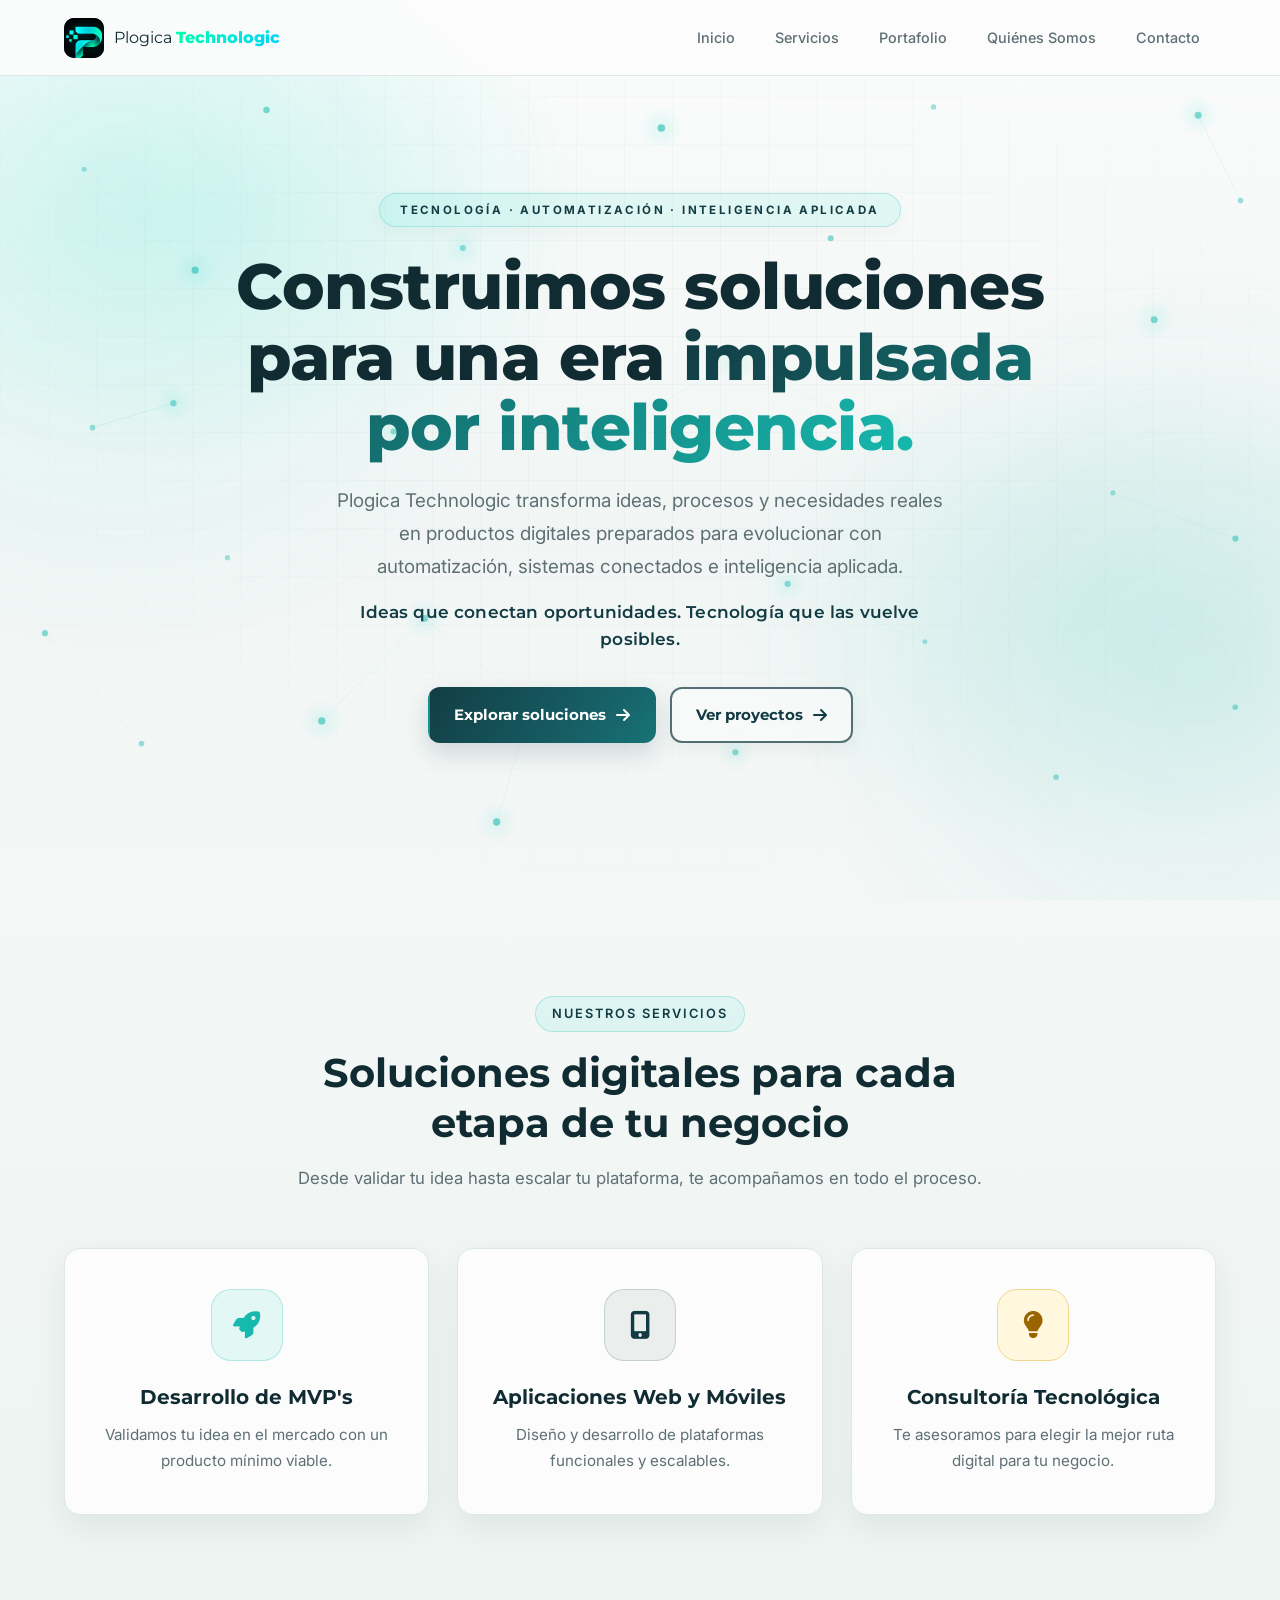
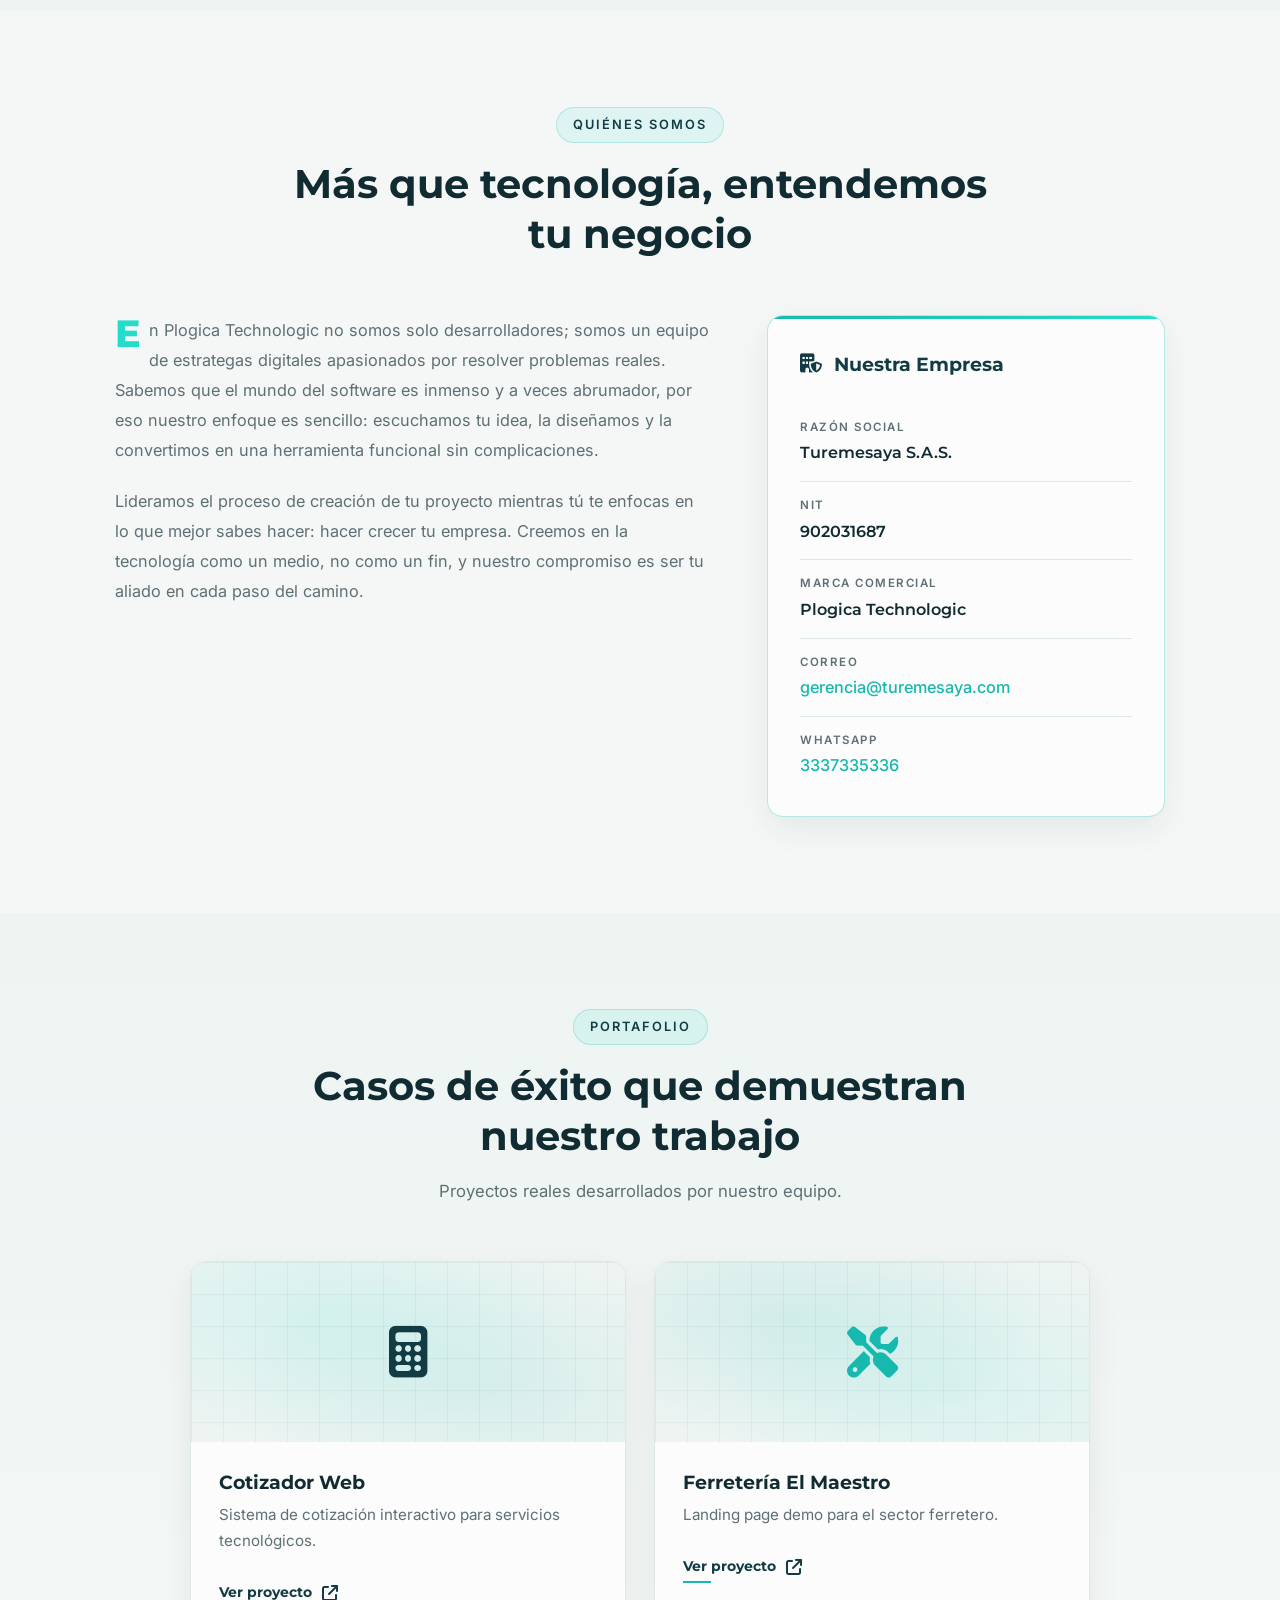
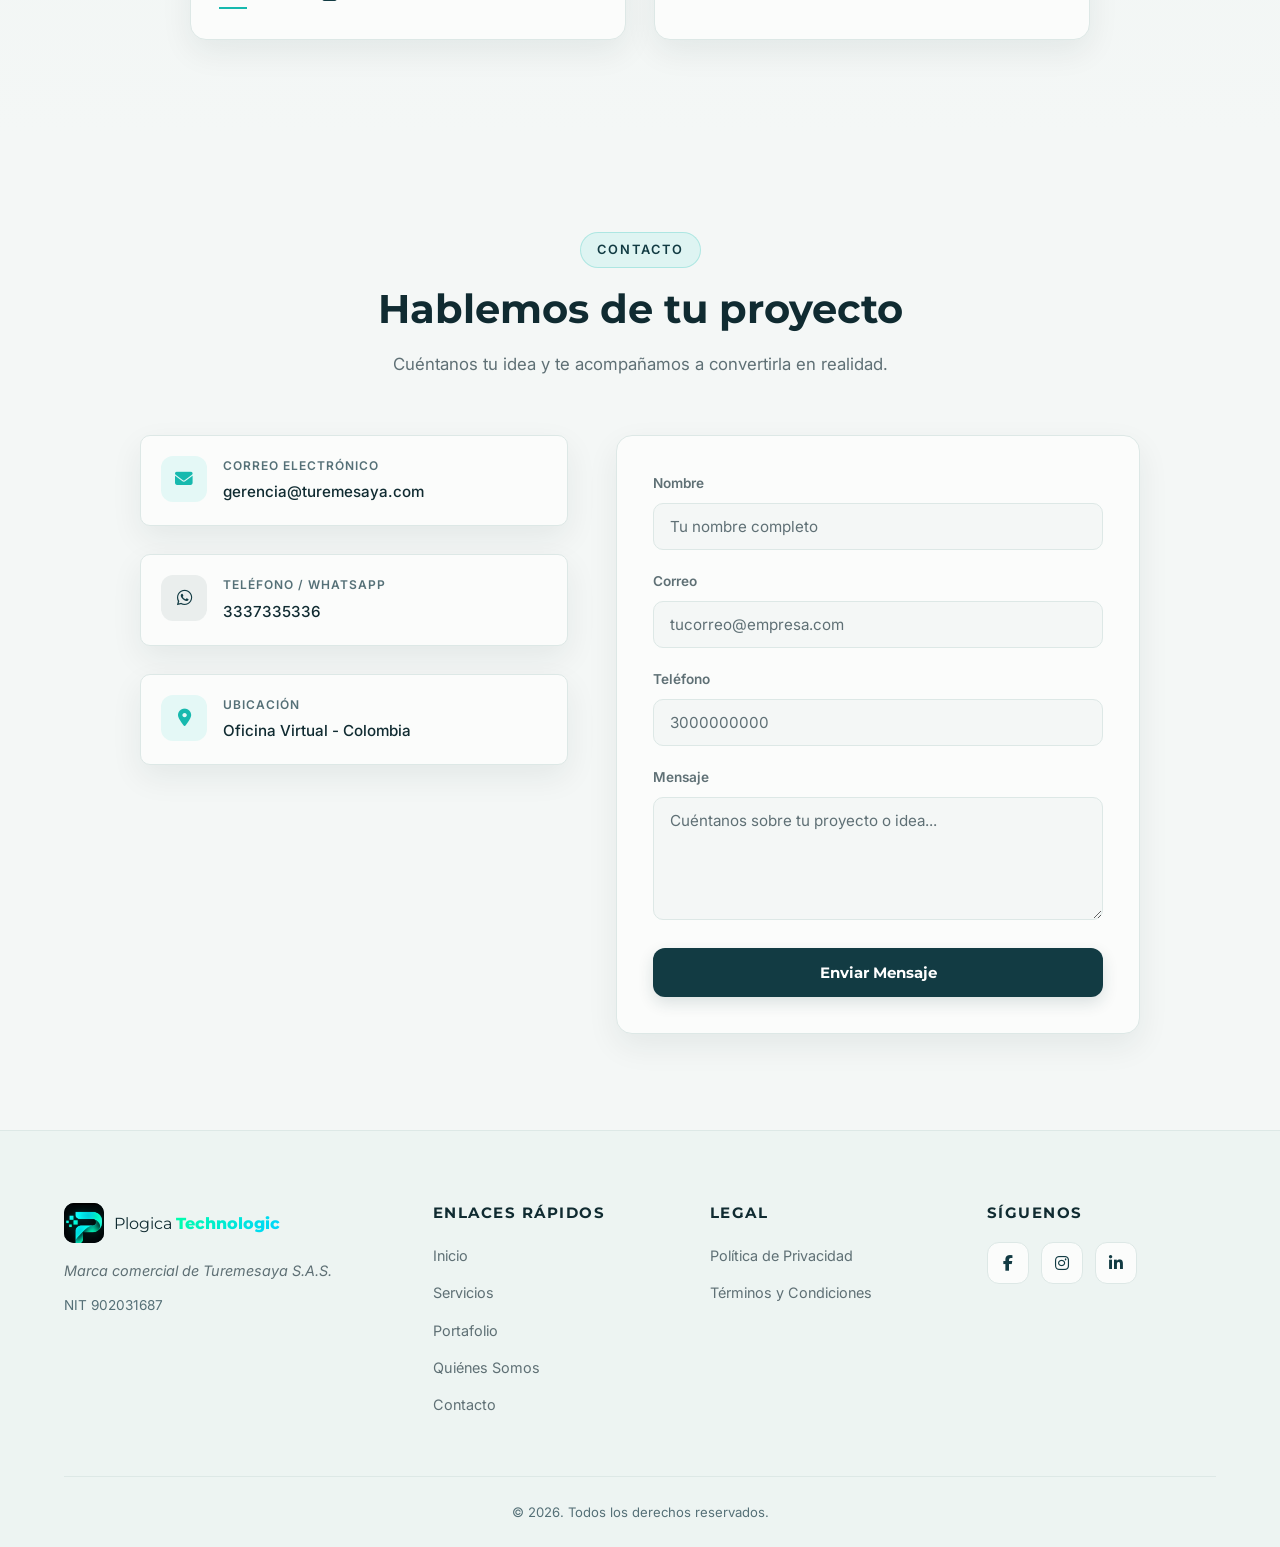
==== index.html @ a2c0df0f "feat(hero): renovar posicionamiento principal de Plogica" ====
<!DOCTYPE html>
<html lang="es">
<head>
    <meta charset="UTF-8">
    <meta name="viewport" content="width=device-width, initial-scale=1.0">
    <title>Plogica Technologic | Desarrollo de Software a la Medida - Turemesaya S.A.S.</title>

    <!-- Meta descripción para SEO -->
    <meta name="description" content="Desarrollo de software a la medida, MVPs y soluciones tecnológicas para empresas. Turemesaya S.A.S. - Plogica Technologic. Transformamos tus ideas en soluciones digitales funcionales.">

    <!-- ============================================
         FUENTES GOOGLE (Montserrat títulos / Inter textos)
    ============================================ -->
    <link rel="preconnect" href="https://fonts.googleapis.com">
    <link rel="preconnect" href="https://fonts.gstatic.com" crossorigin>
    <link href="https://fonts.googleapis.com/css2?family=Inter:wght@300;400;500;600&family=Montserrat:wght@600;700;800&display=swap" rel="stylesheet">

    <!-- Font Awesome (íconos) -->
    <link rel="stylesheet" href="https://cdnjs.cloudflare.com/ajax/libs/font-awesome/6.5.1/css/all.min.css">

    <!-- Estilos organizados por responsabilidad -->
    <link rel="stylesheet" href="css/base.css">
    <link rel="stylesheet" href="css/layout.css">
    <link rel="stylesheet" href="css/components.css">
    <link rel="stylesheet" href="css/pages/home.css">
    <link rel="stylesheet" href="css/responsive.css">
</head>
<body>

    <!-- ============================================
         1. HEADER / NAVEGACIÓN
    ============================================ -->
    <header class="header">
        <nav class="nav container" aria-label="Navegación principal">
            <!-- Logo (redirige al inicio) -->
            <a href="#inicio" class="logo" aria-label="Plogica Technologic - Volver al inicio">
                <span class="logo-icon"><img src="assets/logos/Logo_Universal_Plogica.jpeg" alt="" aria-hidden="true"></span>
                <span class="logo-text">Plogica <strong>Technologic</strong></span>
            </a>

            <!-- Botón menú hamburguesa (solo móvil) -->
            <button class="nav-toggle" id="navToggle" aria-label="Abrir o cerrar menú" aria-expanded="false" aria-controls="navMenu">
                <i class="fa-solid fa-bars"></i>
                <i class="fa-solid fa-xmark"></i>
            </button>

            <!-- Menú de navegación -->
            <ul class="nav-menu" id="navMenu">
                <li><a href="#inicio" class="nav-link active">Inicio</a></li>
                <li><a href="#servicios" class="nav-link">Servicios</a></li>
                <li><a href="#portafolio" class="nav-link">Portafolio</a></li>
                <li><a href="#quienes-somos" class="nav-link">Quiénes Somos</a></li>
                <li><a href="#contacto" class="nav-link">Contacto</a></li>
            </ul>
        </nav>
    </header>

    <main>

        <!-- ============================================
             2. HERO / PORTADA
        ============================================ -->
        <section class="hero" id="inicio">
            <div class="hero-bg" aria-hidden="true"></div>
            <div class="hero-content container">
                <span class="hero-badge hero-eyebrow">TECNOLOGÍA · AUTOMATIZACIÓN · INTELIGENCIA APLICADA</span>
                <h1 class="hero-title">
                    Construimos soluciones para una era <span class="gradient-text">impulsada por inteligencia.</span>
                </h1>
                <p class="hero-subtitle">
                    Plogica Technologic transforma ideas, procesos y necesidades reales en productos digitales preparados para evolucionar con automatización, sistemas conectados e inteligencia aplicada.
                </p>
                <p class="hero-manifesto">Ideas que conectan oportunidades. Tecnología que las vuelve posibles.</p>
                <div class="hero-actions">
                    <a href="#servicios" class="btn btn-primary">
                        Explorar soluciones <i class="fa-solid fa-arrow-right"></i>
                    </a>
                    <a href="#portafolio" class="btn btn-outline">
                        Ver proyectos <i class="fa-solid fa-arrow-right"></i>
                    </a>
                </div>
            </div>
        </section>

        <!-- ============================================
             3. SERVICIOS
        ============================================ -->
        <section class="section services" id="servicios">
            <div class="container">
                <div class="section-heading">
                    <span class="section-tag">Nuestros Servicios</span>
                    <h2 class="section-title">Soluciones digitales para cada etapa de tu negocio</h2>
                    <p class="section-subtitle">Desde validar tu idea hasta escalar tu plataforma, te acompañamos en todo el proceso.</p>
                </div>

                <div class="services-grid"></div>
            </div>
        </section>

        <!-- ============================================
             4. QUIÉNES SOMOS  (sección principal)
        ============================================ -->
        <section class="section about" id="quienes-somos">
            <div class="container">
                <div class="section-heading">
                    <span class="section-tag">Quiénes Somos</span>
                    <h2 class="section-title">Más que tecnología, entendemos tu negocio</h2>
                </div>

                <div class="about-grid">
                    <!-- Texto institucional real -->
                    <div class="about-text">
                        <p>
                            En Plogica Technologic no somos solo desarrolladores; somos un equipo de estrategas
                            digitales apasionados por resolver problemas reales. Sabemos que el mundo del software
                            es inmenso y a veces abrumador, por eso nuestro enfoque es sencillo: escuchamos tu idea,
                            la diseñamos y la convertimos en una herramienta funcional sin complicaciones.
                        </p>
                        <p>
                            Lideramos el proceso de creación de tu proyecto mientras tú te enfocas en lo que mejor
                            sabes hacer: hacer crecer tu empresa. Creemos en la tecnología como un medio, no como un fin,
                            y nuestro compromiso es ser tu aliado en cada paso del camino.
                        </p>
                    </div>

                    <!-- Recuadro de formalidad: datos reales de la empresa -->
                    <aside class="about-card" aria-label="Información legal de la empresa">
                        <h3 class="about-card-title"><i class="fa-solid fa-building-shield"></i> Nuestra Empresa</h3>
                        <ul class="about-card-list">
                            <li>
                                <span class="about-card-label">Razón Social</span>
                                <span class="about-card-value">Turemesaya S.A.S.</span>
                            </li>
                            <li>
                                <span class="about-card-label">NIT</span>
                                <span class="about-card-value">902031687</span>
                            </li>
                            <li>
                                <span class="about-card-label">Marca Comercial</span>
                                <span class="about-card-value">Plogica Technologic</span>
                            </li>
                            <li>
                                <span class="about-card-label">Correo</span>
                                <a href="mailto:gerencia@turemesaya.com" class="about-card-value about-link">gerencia@turemesaya.com</a>
                            </li>
                            <li>
                                <span class="about-card-label">WhatsApp</span>
                                <a href="https://wa.me/573337335336" target="_blank" rel="noopener" class="about-card-value about-link">3337335336</a>
                            </li>
                        </ul>
                    </aside>
                </div>
            </div>
        </section>

        <!-- ============================================
             5. PORTAFOLIO
        ============================================ -->
        <section class="section portfolio" id="portafolio">
            <div class="container">
                <div class="section-heading">
                    <span class="section-tag">Portafolio</span>
                    <h2 class="section-title">Casos de éxito que demuestran nuestro trabajo</h2>
                    <p class="section-subtitle">Proyectos reales desarrollados por nuestro equipo.</p>
                </div>

                <div class="portfolio-grid"></div>
            </div>
        </section>

        <!-- ============================================
             6. CONTACTO
        ============================================ -->
        <section class="section contact" id="contacto">
            <div class="container">
                <div class="section-heading">
                    <span class="section-tag">Contacto</span>
                    <h2 class="section-title">Hablemos de tu proyecto</h2>
                    <p class="section-subtitle">Cuéntanos tu idea y te acompañamos a convertirla en realidad.</p>
                </div>

                <div class="contact-grid">

                    <!-- Información de contacto directo -->
                    <div class="contact-info">
                        <div class="contact-item">
                            <span class="contact-icon"><i class="fa-solid fa-envelope"></i></span>
                            <div>
                                <span class="contact-label">Correo Electrónico</span>
                                <a href="mailto:gerencia@turemesaya.com" class="contact-value">gerencia@turemesaya.com</a>
                            </div>
                        </div>
                        <div class="contact-item">
                            <span class="contact-icon"><i class="fa-brands fa-whatsapp"></i></span>
                            <div>
                                <span class="contact-label">Teléfono / WhatsApp</span>
                                <a href="https://wa.me/573337335336" target="_blank" rel="noopener" class="contact-value">3337335336</a>
                            </div>
                        </div>
                        <div class="contact-item">
                            <span class="contact-icon"><i class="fa-solid fa-location-dot"></i></span>
                            <div>
                                <span class="contact-label">Ubicación</span>
                                <span class="contact-value">Oficina Virtual - Colombia</span>
                            </div>
                        </div>
                    </div>

                    <!-- Formulario de contacto -->
                    <!--
                        INTEGRACIÓN FUTURA:
                        - Netlify Forms: este formulario ya trae data-netlify="true" y el campo
                          oculto "form-name", por lo que al desplegarlo en Netlify capturará
                          los envíos automáticamente sin código adicional.
                        - EmailJS: usa las credenciales del objeto SITE_CONFIG en js/config/site-config.js.
                    -->
                     <form id="contactForm" class="contact-form" name="contact" method="POST" data-netlify="true">
                        <!-- Campo oculto requerido por Netlify Forms -->
                        <input type="hidden" name="form-name" value="contact">

                        <div class="form-group">
                            <label for="name">Nombre</label>
                            <input type="text" id="name" name="name" placeholder="Tu nombre completo" required>
                            <span class="form-error" id="error-name"></span>
                        </div>

                        <div class="form-group">
                            <label for="email">Correo</label>
                            <input type="email" id="email" name="email" placeholder="tucorreo@empresa.com" required>
                            <span class="form-error" id="error-email"></span>
                        </div>

                        <div class="form-group">
                            <label for="phone">Teléfono</label>
                            <input type="tel" id="phone" name="phone" placeholder="3000000000" required>
                            <span class="form-error" id="error-phone"></span>
                        </div>

                        <div class="form-group">
                            <label for="message">Mensaje</label>
                            <textarea id="message" name="message" rows="5" placeholder="Cuéntanos sobre tu proyecto o idea..." required></textarea>
                            <span class="form-error" id="error-message"></span>
                        </div>

                        <!-- Botón de envío -->
                        <button type="submit" class="btn btn-primary btn-full" id="submitBtn">
                            <span class="btn-text">Enviar Mensaje</span>
                            <span class="btn-loading" hidden>
                                <i class="fa-solid fa-spinner fa-spin"></i> Enviando...
                            </span>
                        </button>

                        <!-- Mensaje de estado del formulario -->
                        <div class="form-status" id="formStatus" role="status" aria-live="polite" hidden></div>
                    </form>

                </div>
            </div>
        </section>

    </main>

    <!-- ============================================
         7. FOOTER
    ============================================ -->
    <footer class="footer">
        <div class="container">
            <div class="footer-grid">

                <!-- Columna: Marca -->
                <div class="footer-col footer-brand">
                    <a href="#inicio" class="logo logo-footer">
                        <span class="logo-icon"><img src="assets/logos/Logo_Universal_Plogica.jpeg" alt="" aria-hidden="true"></span>
                        <span class="logo-text">Plogica <strong>Technologic</strong></span>
                    </a>
                    <p class="footer-tagline">Marca comercial de Turemesaya S.A.S.</p>
                    <p class="footer-legal">NIT 902031687</p>
                </div>

                <!-- Columna: Enlaces rápidos -->
                <div class="footer-col">
                    <h4 class="footer-title">Enlaces Rápidos</h4>
                    <ul class="footer-links">
                        <li><a href="#inicio">Inicio</a></li>
                        <li><a href="#servicios">Servicios</a></li>
                        <li><a href="#portafolio">Portafolio</a></li>
                        <li><a href="#quienes-somos">Quiénes Somos</a></li>
                        <li><a href="#contacto">Contacto</a></li>
                    </ul>
                </div>

                <!-- Columna: Legal -->
                <div class="footer-col">
                    <h4 class="footer-title">Legal</h4>
                    <ul class="footer-links">
                        <li><a href="privacidad.html">Política de Privacidad</a></li>
                        <li><a href="terminos.html">Términos y Condiciones</a></li>
                    </ul>
                </div>

                <!-- Columna: Redes sociales -->
                <div class="footer-col">
                    <h4 class="footer-title">Síguenos</h4>
                    <div class="footer-social">
                        <!-- CAMBIAR ENLACES DE REDES SOCIALES AQUÍ -->
                        <a href="#" class="social-link" aria-label="Facebook" target="_blank" rel="noopener"><i class="fa-brands fa-facebook-f"></i></a>
                        <a href="#" class="social-link" aria-label="Instagram" target="_blank" rel="noopener"><i class="fa-brands fa-instagram"></i></a>
                        <a href="#" class="social-link" aria-label="LinkedIn" target="_blank" rel="noopener"><i class="fa-brands fa-linkedin-in"></i></a>
                    </div>
                </div>

            </div>

            <!-- Línea de copyright -->
            <div class="footer-bottom">
                <p>© 2026. Todos los derechos reservados.</p>
            </div>
        </div>
    </footer>

    <!-- Scripts -->
    <script type="module" src="js/main.js"></script>
</body>
</html>
---- css/base.css ----
/* ========================================================================== 
   PLOGICA TECHNOLOGIC - BASE Y VARIABLES
   ========================================================================== */
:root {
    /* Identidad visual global */
    --bg-main:         #F4F7F6;
    --bg-surface:      #FBFCFB;
    --bg-surface-soft: #EDF4F2;
    --text-main:       #102B31;
    --text-muted:      #5F7075;
    --brand-aqua:      #24DCCB;
    --brand-aqua-deep: #17B9AE;
    --brand-petrol:    #123B43;
    --border-soft:     #DDE8E6;

    --shadow-soft:     0 8px 24px rgba(16, 43, 49, 0.06);
    --shadow-card:     0 12px 32px rgba(16, 43, 49, 0.07);
    --shadow-hover:    0 14px 34px rgba(16, 43, 49, 0.10);

    /* Alias de compatibilidad para los componentes ya existentes */
    --color-bg:        var(--bg-main);
    --color-bg-soft:   var(--bg-surface-soft);
    --color-bg-card:   var(--bg-surface);
    --color-accent:    var(--brand-aqua);
    --color-accent-2:  var(--brand-aqua-deep);
    --color-accent-rgb:  36, 220, 203;
    --color-accent-2-rgb: 23, 185, 174;
    --color-white:     #FFFFFF;
    --color-gray:      var(--text-muted);
    --color-gray-dark: #557077;
    --color-error:     #B42318;

    /* Colores originales reservados para el logo actual */
    --logo-aqua:       #00FFAA;
    --logo-cyan:       #00D4FF;
    --logo-ink:        #071B1F;

    --font-title: 'Montserrat', sans-serif;
    --font-body:  'Inter', sans-serif;
    --transition: 220ms ease;
    --radius: 16px;
    --radius-sm: 10px;
    --header-height: 76px;
}

*,
*::before,
*::after {
    margin: 0;
    padding: 0;
    box-sizing: border-box;
}

html {
    scroll-behavior: smooth;
    scroll-padding-top: calc(var(--header-height) + 20px);
}

body {
    font-family: var(--font-body);
    font-size: 1rem;
    line-height: 1.7;
    color: var(--text-main);
    background-color: var(--bg-main);
    overflow-x: hidden;
    -webkit-font-smoothing: antialiased;
}

img {
    max-width: 100%;
    display: block;
}

a {
    color: inherit;
    text-decoration: none;
    transition: color var(--transition);
}

ul {
    list-style: none;
}

button {
    font-family: inherit;
    cursor: pointer;
    border: none;
    background: none;
}

input,
textarea {
    font-family: inherit;
}

.container {
    width: 100%;
    max-width: 1200px;
    margin: 0 auto;
    padding: 0 24px;
}

h1, h2, h3, h4 {
    font-family: var(--font-title);
    font-weight: 700;
    line-height: 1.25;
    color: var(--text-main);
}

.gradient-text {
    background: linear-gradient(120deg, var(--brand-petrol), var(--brand-aqua-deep));
    -webkit-background-clip: text;
    background-clip: text;
    -webkit-text-fill-color: transparent;
    color: transparent;
}

.section {
    padding: 96px 0;
}

.section-heading {
    text-align: center;
    max-width: 700px;
    margin: 0 auto 56px;
}

.section-tag {
    display: inline-block;
    font-size: 0.8rem;
    font-weight: 600;
    letter-spacing: 2px;
    text-transform: uppercase;
    color: var(--brand-petrol);
    background: rgba(var(--color-accent-rgb), 0.10);
    border: 1px solid rgba(var(--color-accent-2-rgb), 0.24);
    padding: 6px 16px;
    border-radius: 100px;
    margin-bottom: 16px;
}

.section-title {
    font-size: clamp(1.75rem, 4vw, 2.5rem);
    margin-bottom: 16px;
}

.section-subtitle {
    color: var(--color-gray);
    font-size: 1.05rem;
}
---- css/layout.css ----
/* ========================================================================== 
   ESTRUCTURA GLOBAL: HEADER Y NAVEGACIÓN
   ========================================================================== */
.header {
    position: fixed;
    top: 0;
    left: 0;
    width: 100%;
    height: var(--header-height);
    background: rgba(251, 252, 251, 0.92);
    backdrop-filter: blur(14px);
    -webkit-backdrop-filter: blur(14px);
    border-bottom: 1px solid var(--border-soft);
    z-index: 1000;
    transition: background var(--transition), box-shadow var(--transition);
}

.header.scrolled {
    background: rgba(251, 252, 251, 0.98);
    box-shadow: var(--shadow-soft);
}

.nav {
    display: flex;
    align-items: center;
    justify-content: space-between;
    height: 100%;
}

.logo {
    display: flex;
    align-items: center;
    gap: 10px;
}

.logo-icon {
    position: relative;
    overflow: hidden;
    width: 40px;
    height: 40px;
    display: flex;
    align-items: center;
    justify-content: center;
    font-size: 1.05rem;
    color: var(--logo-ink);
    background: var(--logo-ink);
    border-radius: 10px;
}

/* El asset oficial es vertical; el contenedor muestra su símbolo sin editar el original. */
.logo-icon img {
    position: absolute;
    top: -7px;
    left: 50%;
    width: 73px;
    max-width: none;
    height: auto;
    transform: translateX(-50%);
}

.logo-text {
    font-family: var(--font-title);
    font-size: 1rem;
    font-weight: 400;
    color: var(--text-main);
}

.logo-text strong {
    font-weight: 800;
    background: linear-gradient(120deg, var(--logo-aqua), var(--logo-cyan));
    -webkit-background-clip: text;
    background-clip: text;
    -webkit-text-fill-color: transparent;
    color: transparent;
}

.nav-menu {
    display: flex;
    align-items: center;
    gap: 8px;
}

.nav-link {
    font-size: 0.9rem;
    font-weight: 500;
    color: var(--text-muted);
    padding: 8px 16px;
    border-radius: 100px;
    position: relative;
}

.nav-link:hover,
.nav-link.active {
    color: var(--brand-petrol);
}

.nav-link.active::after {
    content: '';
    position: absolute;
    bottom: 2px;
    left: 50%;
    transform: translateX(-50%);
    width: 20px;
    height: 2px;
    background: linear-gradient(90deg, var(--brand-aqua-deep), var(--brand-aqua));
    border-radius: 2px;
}

.nav-toggle {
    display: none;
    width: 44px;
    height: 44px;
    align-items: center;
    justify-content: center;
    font-size: 1.3rem;
    color: var(--brand-petrol);
    border: 1px solid var(--border-soft);
    border-radius: var(--radius-sm);
    z-index: 1100;
}

.nav-toggle .fa-xmark {
    display: none;
}

.nav-toggle.open .fa-bars {
    display: none;
}

.nav-toggle.open .fa-xmark {
    display: block;
}
---- css/components.css ----
/* ========================================================================== 
   COMPONENTES REUTILIZABLES: BOTONES, TARJETAS, FORMULARIO Y FOOTER
   ========================================================================== */
.btn,
.button {
    position: relative;
    display: inline-flex;
    align-items: center;
    justify-content: center;
    gap: 10px;
    font-family: var(--font-title);
    min-height: 48px;
    font-size: 0.95rem;
    font-weight: 700;
    padding: 13px 24px;
    border-radius: 12px;
    border: 2px solid transparent;
    transition: background-color var(--transition), border-color var(--transition),
        color var(--transition), box-shadow var(--transition), transform var(--transition);
    white-space: nowrap;
}

.btn i,
.button i {
    font-size: 1rem;
    transition: transform var(--transition);
}

.btn-primary,
.button-primary {
    background: var(--brand-petrol);
    color: var(--color-white);
    box-shadow: 0 6px 16px rgba(18, 59, 67, 0.14);
}

.btn-primary:hover,
.button-primary:hover {
    background: var(--brand-aqua-deep);
    color: var(--brand-petrol);
    transform: translateY(-2px);
    box-shadow: 0 9px 20px rgba(18, 59, 67, 0.15);
}

.btn-primary:active,
.button-primary:active {
    transform: translateY(0);
    box-shadow: 0 4px 10px rgba(18, 59, 67, 0.12);
}

.btn-outline,
.button-secondary {
    border-color: var(--brand-petrol);
    color: var(--brand-petrol);
    background: transparent;
}

.btn-outline:hover,
.button-secondary:hover {
    background: rgba(var(--color-accent-rgb), 0.12);
    border-color: var(--brand-aqua-deep);
    color: var(--brand-petrol);
    transform: translateY(-2px);
    box-shadow: 0 7px 16px rgba(18, 59, 67, 0.08);
}

.btn-outline:active,
.button-secondary:active {
    transform: translateY(0);
    box-shadow: none;
}

.btn-sm {
    min-height: 40px;
    padding: 9px 18px;
    font-size: 0.85rem;
}

.btn-full {
    width: 100%;
}

.btn:focus-visible,
.button:focus-visible {
    outline: 3px solid rgba(var(--color-accent-rgb), 0.42);
    outline-offset: 3px;
}

.btn:disabled,
.button:disabled {
    opacity: 0.7;
    cursor: not-allowed;
    transform: none !important;
}

.service-card,
.portfolio-card,
.contact-item,
.contact-form,
.legal-section {
    background: var(--bg-surface);
    border: 1px solid var(--border-soft);
    box-shadow: var(--shadow-card);
}

.service-card {
    border-radius: var(--radius);
    padding: 40px 32px;
    text-align: center;
    transition: transform var(--transition), border-color var(--transition), box-shadow var(--transition);
}

.service-card:hover {
    transform: translateY(-4px);
    border-color: rgba(var(--color-accent-2-rgb), 0.45);
    box-shadow: var(--shadow-hover);
}

.service-icon {
    width: 72px;
    height: 72px;
    margin: 0 auto 24px;
    display: flex;
    align-items: center;
    justify-content: center;
    font-size: 1.7rem;
    color: var(--brand-aqua-deep);
    background: rgba(var(--color-accent-rgb), 0.11);
    border: 1px solid rgba(var(--color-accent-2-rgb), 0.24);
    border-radius: 20px;
    transition: all var(--transition);
}

.service-card:nth-child(2) .service-icon {
    color: var(--brand-petrol);
    background: rgba(18, 59, 67, 0.07);
    border-color: rgba(18, 59, 67, 0.16);
}

.service-card:nth-child(3) .service-icon {
    color: #9A6500;
    background: #FFF7DE;
    border-color: #F1D78B;
}

.service-card:hover .service-icon {
    transform: scale(1.08) rotate(-4deg);
}

.service-title {
    font-size: 1.25rem;
    margin-bottom: 12px;
}

.service-text {
    color: var(--color-gray);
    font-size: 0.95rem;
}

.portfolio-card {
    border-radius: var(--radius);
    overflow: hidden;
    transition: transform var(--transition), border-color var(--transition), box-shadow var(--transition);
}

.portfolio-card:hover {
    transform: translateY(-4px);
    border-color: rgba(var(--color-accent-2-rgb), 0.45);
    box-shadow: var(--shadow-hover);
}

.portfolio-thumb {
    height: 180px;
    display: flex;
    align-items: center;
    justify-content: center;
    font-size: 3.2rem;
    color: var(--brand-petrol);
    background:
        radial-gradient(ellipse 60% 70% at 30% 30%, rgba(var(--color-accent-rgb), 0.12), transparent),
        radial-gradient(ellipse 60% 70% at 70% 70%, rgba(var(--color-accent-2-rgb), 0.10), transparent),
        var(--bg-surface-soft);
    position: relative;
    overflow: hidden;
}

.portfolio-thumb::after {
    content: '';
    position: absolute;
    inset: 0;
    background-image:
        linear-gradient(rgba(18, 59, 67, 0.05) 1px, transparent 1px),
        linear-gradient(90deg, rgba(18, 59, 67, 0.05) 1px, transparent 1px);
    background-size: 32px 32px;
}

.portfolio-thumb i {
    position: relative;
    z-index: 1;
}

.portfolio-card:nth-child(2) .portfolio-thumb {
    color: var(--brand-aqua-deep);
    background:
        radial-gradient(ellipse 60% 70% at 30% 30%, rgba(var(--color-accent-2-rgb), 0.12), transparent),
        radial-gradient(ellipse 60% 70% at 70% 70%, rgba(var(--color-accent-rgb), 0.10), transparent),
        var(--bg-surface-soft);
}

.portfolio-body {
    padding: 28px;
}

.portfolio-title {
    font-size: 1.2rem;
    margin-bottom: 8px;
}

.portfolio-text {
    color: var(--color-gray);
    font-size: 0.95rem;
    margin-bottom: 20px;
}

/* Acción secundaria de proyecto: texto, flecha y línea de énfasis. */
.button-link,
.btn-link,
.portfolio-card .btn-sm {
    min-height: 36px;
    position: relative;
    padding: 7px 0;
    border: 0;
    border-radius: 0;
    background: transparent;
    color: var(--brand-petrol);
    box-shadow: none;
}

.button-link::after,
.btn-link::after,
.portfolio-card .btn-sm::after {
    content: '';
    position: absolute;
    left: 0;
    bottom: 2px;
    width: 28px;
    height: 2px;
    background: var(--brand-aqua-deep);
    transition: width var(--transition);
}

.button-link:hover,
.btn-link:hover,
.portfolio-card .btn-sm:hover {
    background: transparent;
    color: var(--brand-aqua-deep);
    box-shadow: none;
    transform: none;
}

.button-link:hover::after,
.btn-link:hover::after,
.portfolio-card .btn-sm:hover::after {
    width: 100%;
}

.button-link:hover i,
.btn-link:hover i,
.portfolio-card .btn-sm:hover i {
    transform: translateX(4px);
}

.contact-item {
    display: flex;
    align-items: flex-start;
    gap: 16px;
    margin-bottom: 28px;
    border-radius: var(--radius-sm);
    padding: 20px;
    transition: border-color var(--transition);
}

.contact-item:hover {
    border-color: rgba(var(--color-accent-2-rgb), 0.45);
}

.contact-icon {
    flex-shrink: 0;
    width: 46px;
    height: 46px;
    display: flex;
    align-items: center;
    justify-content: center;
    font-size: 1.1rem;
    color: var(--brand-aqua-deep);
    background: rgba(var(--color-accent-rgb), 0.11);
    border-radius: 12px;
}

.contact-item:nth-child(2) .contact-icon {
    color: var(--brand-petrol);
    background: rgba(18, 59, 67, 0.07);
}

.contact-label {
    display: block;
    font-size: 0.75rem;
    font-weight: 600;
    letter-spacing: 1px;
    text-transform: uppercase;
    color: var(--color-gray-dark);
    margin-bottom: 2px;
}

.contact-value {
    font-size: 0.95rem;
    font-weight: 500;
    color: var(--text-main);
}

.contact-value:hover {
    color: var(--brand-aqua-deep);
}

.contact-form {
    border-radius: var(--radius);
    padding: 36px;
}

.form-group {
    margin-bottom: 20px;
}

.form-group label {
    display: block;
    font-size: 0.85rem;
    font-weight: 600;
    margin-bottom: 8px;
    color: var(--color-gray);
}

.form-group input,
.form-group textarea {
    width: 100%;
    font-size: 0.95rem;
    color: var(--text-main);
    background: var(--bg-main);
    border: 1px solid var(--border-soft);
    border-radius: var(--radius-sm);
    padding: 13px 16px;
    transition: border-color var(--transition), box-shadow var(--transition);
    resize: vertical;
}

.form-group input::placeholder,
.form-group textarea::placeholder {
    color: var(--text-muted);
}

.form-group input:focus,
.form-group textarea:focus {
    outline: none;
    border-color: var(--brand-aqua-deep);
    box-shadow: 0 0 0 3px rgba(var(--color-accent-rgb), 0.18);
}

.form-group input.invalid,
.form-group textarea.invalid {
    border-color: var(--color-error);
}

.form-group input.invalid:focus,
.form-group textarea.invalid:focus {
    box-shadow: 0 0 0 3px rgba(180, 35, 24, 0.12);
}

.form-error {
    display: none;
    font-size: 0.78rem;
    color: var(--color-error);
    margin-top: 6px;
}

.form-error.visible {
    display: block;
}

.form-status {
    margin-top: 16px;
    padding: 14px 18px;
    border-radius: var(--radius-sm);
    font-size: 0.9rem;
    font-weight: 500;
    text-align: center;
}

.form-status.success {
    background: rgba(var(--color-accent-rgb), 0.10);
    border: 1px solid rgba(var(--color-accent-2-rgb), 0.35);
    color: var(--brand-petrol);
}

.form-status.error {
    background: rgba(180, 35, 24, 0.07);
    border: 1px solid rgba(180, 35, 24, 0.28);
    color: var(--color-error);
}

.footer {
    background: var(--bg-surface-soft);
    border-top: 1px solid var(--border-soft);
    padding: 72px 0 0;
}

.footer-grid {
    display: grid;
    grid-template-columns: 1.4fr 1fr 1fr 1fr;
    gap: 48px;
    padding-bottom: 48px;
}

.footer-brand .logo-footer {
    margin-bottom: 16px;
}

.footer-tagline {
    font-size: 0.9rem;
    color: var(--color-gray);
    font-style: italic;
    margin-bottom: 10px;
}

.footer-legal {
    font-size: 0.85rem;
    color: var(--color-gray-dark);
}

.footer-title {
    font-size: 0.95rem;
    font-weight: 700;
    text-transform: uppercase;
    letter-spacing: 1.5px;
    margin-bottom: 20px;
    color: var(--text-main);
}

.footer-links li {
    margin-bottom: 10px;
}

.footer-links a {
    font-size: 0.9rem;
    color: var(--color-gray);
}

.footer-links a:hover {
    color: var(--brand-aqua-deep);
}

.footer-social {
    display: flex;
    gap: 12px;
}

.social-link {
    width: 42px;
    height: 42px;
    display: flex;
    align-items: center;
    justify-content: center;
    font-size: 1rem;
    color: var(--brand-petrol);
    background: var(--bg-surface);
    border: 1px solid var(--border-soft);
    border-radius: 12px;
    transition: all var(--transition);
}

.social-link:hover {
    color: var(--brand-petrol);
    background: rgba(var(--color-accent-rgb), 0.14);
    border-color: var(--brand-aqua-deep);
    transform: translateY(-2px);
}

.footer-bottom {
    border-top: 1px solid var(--border-soft);
    padding: 24px 0;
    text-align: center;
}

.footer-bottom p {
    font-size: 0.82rem;
    color: var(--color-gray-dark);
}
---- css/pages/home.css ----
/* ========================================================================== 
   ESTILOS ESPECÍFICOS DE LA PÁGINA DE INICIO
   ========================================================================== */
.hero {
    position: relative;
    min-height: 100vh;
    display: flex;
    align-items: center;
    justify-content: center;
    text-align: center;
    padding: calc(var(--header-height) + 40px) 0 80px;
    overflow: hidden;
}

.hero-bg {
    position: absolute;
    inset: 0;
    background:
        radial-gradient(ellipse 48% 42% at 16% 24%, rgba(var(--color-accent-rgb), 0.12) 0%, transparent 66%),
        radial-gradient(ellipse 46% 44% at 86% 68%, rgba(var(--color-accent-2-rgb), 0.10) 0%, transparent 64%),
        linear-gradient(180deg, var(--bg-surface) 0%, #F1F6F5 56%, var(--bg-main) 100%);
    z-index: 0;
}

.hero-bg::before {
    content: '';
    position: absolute;
    inset: -18%;
    background:
        radial-gradient(circle at 20% 30%, rgba(var(--color-accent-rgb), 0.14), transparent 28%),
        radial-gradient(circle at 82% 68%, rgba(var(--color-accent-2-rgb), 0.12), transparent 25%);
    filter: blur(26px);
    opacity: 0.82;
    animation: heroAtmosphere 14s ease-in-out infinite alternate;
    pointer-events: none;
}

.hero-network {
    position: absolute;
    inset: 0;
    z-index: 1;
    display: block;
    width: 100%;
    height: 100%;
    pointer-events: none;
    opacity: 0.82;
}

.hero-bg::after {
    content: '';
    position: absolute;
    inset: 0;
    background-image:
        linear-gradient(rgba(18, 59, 67, 0.035) 1px, transparent 1px),
        linear-gradient(90deg, rgba(18, 59, 67, 0.035) 1px, transparent 1px);
    background-size: 48px 48px;
    mask-image: radial-gradient(ellipse 70% 60% at 50% 40%, black, transparent);
    -webkit-mask-image: radial-gradient(ellipse 70% 60% at 50% 40%, black, transparent);
    z-index: 2;
}

@keyframes heroAtmosphere {
    from {
        transform: translate3d(-1%, -1%, 0) scale(1);
    }

    to {
        transform: translate3d(1%, 1%, 0) scale(1.04);
    }
}

.hero-content {
    position: relative;
    z-index: 3;
    max-width: 940px;
}

.hero-badge {
    display: inline-block;
    font-size: 0.78rem;
    font-weight: 500;
    letter-spacing: 1.5px;
    color: var(--brand-petrol);
    background: rgba(var(--color-accent-rgb), 0.10);
    border: 1px solid rgba(var(--color-accent-2-rgb), 0.24);
    padding: 8px 20px;
    border-radius: 100px;
    margin-bottom: 24px;
    box-shadow: 0 5px 16px rgba(16, 43, 49, 0.04);
}

.hero-eyebrow {
    font-size: 0.72rem;
    font-weight: 700;
    letter-spacing: 2.4px;
    line-height: 1.4;
}

.hero-title {
    max-width: 860px;
    margin-right: auto;
    margin-left: auto;
    font-size: clamp(2.2rem, 5.8vw, 4rem);
    font-weight: 800;
    line-height: 1.1;
    margin-bottom: 22px;
    letter-spacing: -0.5px;
}

.hero-subtitle {
    max-width: 620px;
    font-size: clamp(1rem, 2vw, 1.18rem);
    line-height: 1.75;
    color: var(--text-muted);
    margin: 0 auto 16px;
}

.hero-manifesto {
    max-width: 620px;
    margin: 0 auto 34px;
    color: var(--brand-petrol);
    font-family: var(--font-title);
    font-size: clamp(0.95rem, 1.5vw, 1.08rem);
    font-weight: 600;
    line-height: 1.55;
    letter-spacing: 0.01em;
}

.hero-actions {
    display: flex;
    gap: 14px;
    justify-content: center;
    flex-wrap: wrap;
}

.hero-actions .btn-primary {
    background: linear-gradient(125deg, var(--brand-petrol) 0%, #17656B 52%, var(--brand-aqua-deep) 130%);
    background-size: 160% 160%;
    background-position: 0 50%;
    border-color: transparent;
    box-shadow: 0 10px 24px rgba(18, 59, 67, 0.16);
    transition: background-position 280ms ease, background-color var(--transition),
        border-color var(--transition), color var(--transition), box-shadow var(--transition),
        transform var(--transition);
}

.hero-actions .btn-primary:hover {
    background-position: 100% 50%;
    color: var(--color-white);
    box-shadow: 0 12px 26px rgba(18, 59, 67, 0.18);
}

.hero-actions .btn-outline {
    background: rgba(251, 252, 251, 0.58);
    border-color: rgba(18, 59, 67, 0.72);
    box-shadow: 0 6px 18px rgba(16, 43, 49, 0.05);
    backdrop-filter: blur(8px);
    -webkit-backdrop-filter: blur(8px);
    transition: background-color 220ms ease, border-color 220ms ease, color 220ms ease,
        box-shadow 220ms ease, transform 220ms ease;
}

.hero-actions .btn-outline:hover {
    background: rgba(var(--color-accent-rgb), 0.14);
    border-color: var(--brand-aqua-deep);
    box-shadow: 0 9px 20px rgba(16, 43, 49, 0.08);
}

.hero-actions .btn:hover i {
    transform: translateX(3px);
}

.services {
    background: linear-gradient(180deg, var(--bg-main) 0%, var(--bg-surface-soft) 100%);
}

.services-grid {
    display: grid;
    grid-template-columns: repeat(3, 1fr);
    gap: 28px;
}

.about {
    background: var(--bg-main);
}

.about-grid {
    display: grid;
    grid-template-columns: 1.2fr 0.8fr;
    gap: 56px;
    align-items: start;
    max-width: 1050px;
    margin: 0 auto;
}

.about-text p {
    color: var(--text-muted);
    font-size: 1.02rem;
    line-height: 1.85;
    margin-bottom: 20px;
}

.about-text p:first-child::first-letter {
    font-family: var(--font-title);
    font-size: 2.4rem;
    font-weight: 800;
    color: var(--color-accent);
    float: left;
    line-height: 1;
    padding-right: 8px;
}

.about-card {
    background: var(--bg-surface);
    border: 1px solid rgba(var(--color-accent-2-rgb), 0.30);
    border-radius: var(--radius);
    padding: 36px 32px;
    box-shadow: var(--shadow-card);
    position: relative;
    overflow: hidden;
}

.about-card::before {
    content: '';
    position: absolute;
    top: 0;
    left: 0;
    width: 100%;
    height: 3px;
    background: linear-gradient(90deg, var(--brand-aqua-deep), var(--brand-aqua));
}

.about-card-title {
    display: flex;
    align-items: center;
    gap: 12px;
    font-size: 1.2rem;
    margin-bottom: 28px;
    color: var(--brand-petrol);
}

.about-card-title i {
    font-size: 1.2rem;
}

.about-card-list li {
    display: flex;
    flex-direction: column;
    gap: 2px;
    padding: 14px 0;
    border-bottom: 1px solid var(--border-soft);
}

.about-card-list li:last-child {
    border-bottom: none;
    padding-bottom: 0;
}

.about-card-label {
    font-size: 0.72rem;
    font-weight: 600;
    letter-spacing: 1.5px;
    text-transform: uppercase;
    color: var(--text-muted);
}

.about-card-value {
    font-family: var(--font-title);
    font-size: 1.02rem;
    font-weight: 600;
    color: var(--text-main);
}

.about-link {
    font-family: var(--font-body);
    font-weight: 500;
    color: var(--brand-aqua-deep);
}

.about-link:hover {
    color: var(--brand-petrol);
    text-decoration: underline;
}

.portfolio {
    background: linear-gradient(180deg, var(--bg-surface-soft) 0%, var(--bg-main) 100%);
}

.portfolio-grid {
    display: grid;
    grid-template-columns: repeat(2, 1fr);
    gap: 28px;
    max-width: 900px;
    margin: 0 auto;
}

.contact {
    background: var(--bg-main);
}

.contact-grid {
    display: grid;
    grid-template-columns: 0.9fr 1.1fr;
    gap: 48px;
    max-width: 1000px;
    margin: 0 auto;
    align-items: start;
}
---- css/responsive.css ----
/* ========================================================================== 
   RESPONSIVE Y ACCESIBILIDAD
   ========================================================================== */
@media (max-width: 992px) {
    .section {
        padding: 80px 0;
    }

    .about-grid {
        grid-template-columns: 1fr;
        gap: 40px;
    }

    .contact-grid {
        grid-template-columns: 1fr;
        gap: 40px;
    }

    .footer-grid {
        grid-template-columns: 1fr 1fr;
        gap: 40px;
    }
}

@media (max-width: 768px) {
    .nav-toggle {
        display: flex;
    }

    .nav-menu {
        position: fixed;
        top: 0;
        right: -100%;
        width: min(320px, 85vw);
        height: 100vh;
        flex-direction: column;
        justify-content: center;
        gap: 12px;
        background: rgba(251, 252, 251, 0.98);
        border-left: 1px solid var(--border-soft);
        box-shadow: -12px 0 32px rgba(16, 43, 49, 0.08);
        transition: right 220ms ease;
        z-index: 1050;
        padding: 24px;
    }

    .nav-menu.open {
        right: 0;
    }

    .nav-link {
        font-size: 1.05rem;
        padding: 12px 20px;
        width: 100%;
        text-align: center;
    }

    .nav-link.active::after {
        display: none;
    }

    .hero {
        min-height: auto;
        padding-top: calc(var(--header-height) + 60px);
        padding-bottom: 72px;
    }

    .hero-bg::before {
        opacity: 0.62;
    }

    .hero-network {
        opacity: 0.70;
    }

    .hero-title {
        font-size: clamp(2rem, 10vw, 3rem);
        line-height: 1.12;
        margin-bottom: 18px;
    }

    .hero-subtitle {
        line-height: 1.65;
        margin-bottom: 16px;
    }

    .hero-manifesto {
        margin-bottom: 28px;
        line-height: 1.5;
    }

    .hero-actions {
        flex-direction: column;
        gap: 12px;
        width: 100%;
        max-width: 340px;
        margin: 0 auto;
    }

    .hero-actions .btn {
        width: 100%;
    }

    .services-grid,
    .portfolio-grid {
        grid-template-columns: 1fr;
        gap: 20px;
    }

    .contact-form {
        padding: 28px 20px;
    }

    .footer-grid {
        grid-template-columns: 1fr;
        gap: 32px;
        text-align: center;
    }

    .footer-social {
        justify-content: center;
    }

    .footer-brand .logo-footer {
        justify-content: center;
    }

    .footer-links {
        display: flex;
        flex-direction: column;
        align-items: center;
    }

    .legal-section {
        padding: 28px 20px;
    }
}

@media (max-width: 480px) {
    .container {
        padding: 0 18px;
    }

    .section {
        padding: 64px 0;
    }

    .section-heading {
        margin-bottom: 40px;
    }

    .logo-text {
        font-size: 0.92rem;
    }

    .about-card {
        padding: 28px 22px;
    }

    .portfolio-body {
        padding: 22px;
    }

    .portfolio-thumb {
        height: 150px;
    }

    .footer-bottom p {
        font-size: 0.75rem;
    }
}

@media (prefers-reduced-motion: reduce) {
    *,
    *::before,
    *::after {
        animation-duration: 0.01ms !important;
        transition-duration: 0.01ms !important;
        scroll-behavior: auto !important;
    }

    .hero-bg::before {
        animation: none;
    }
}
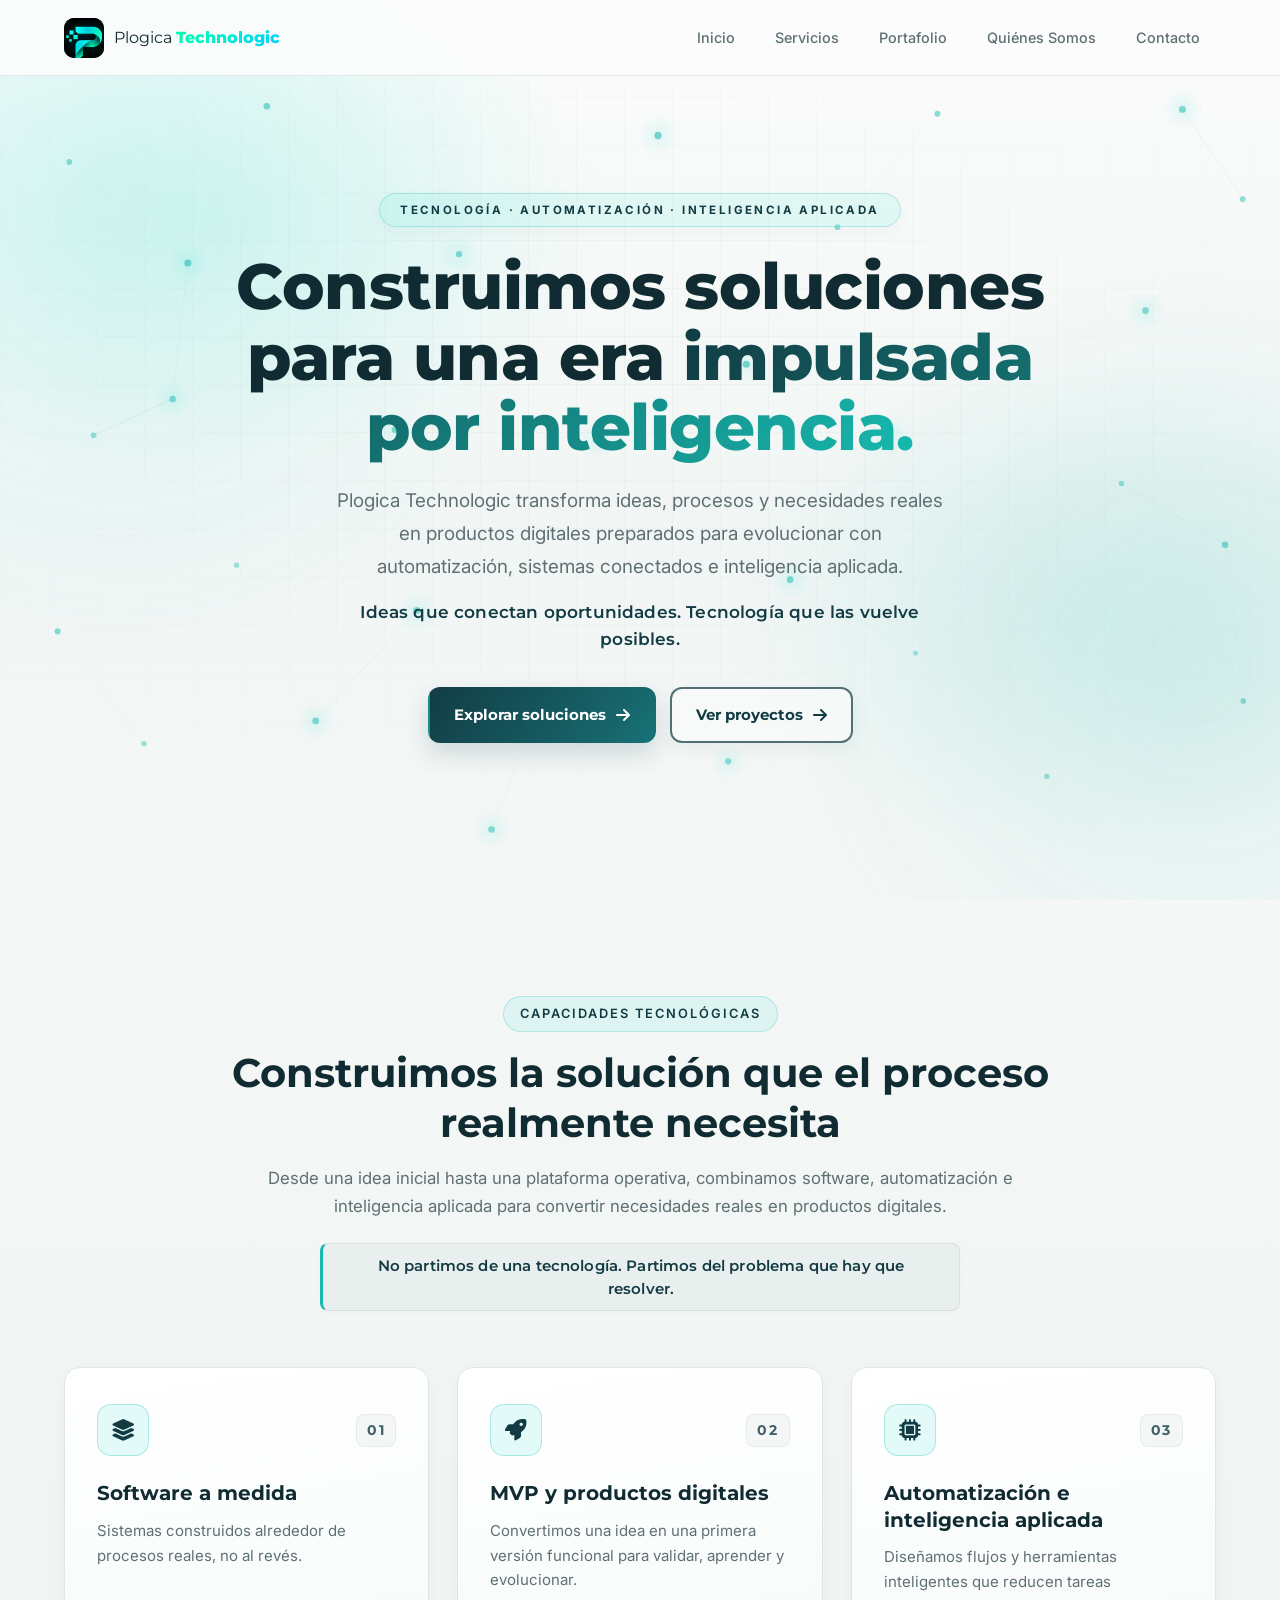
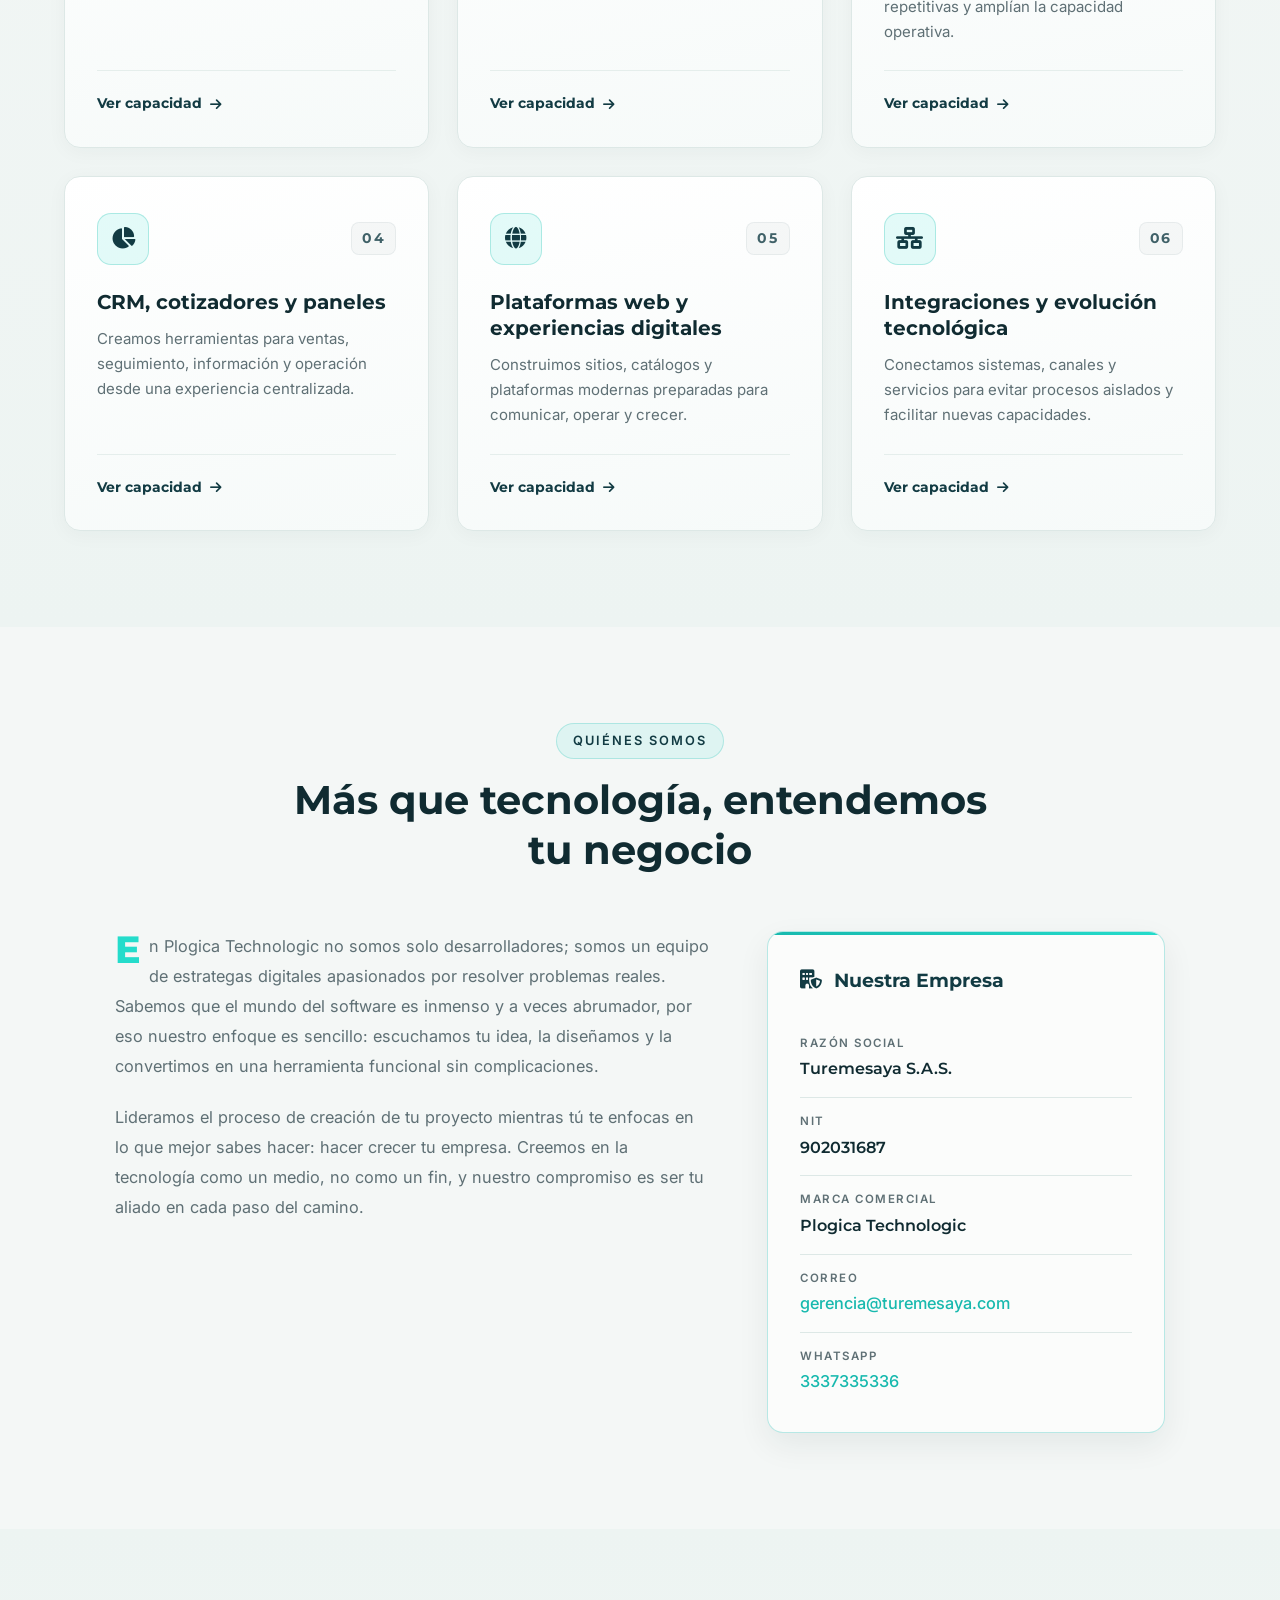
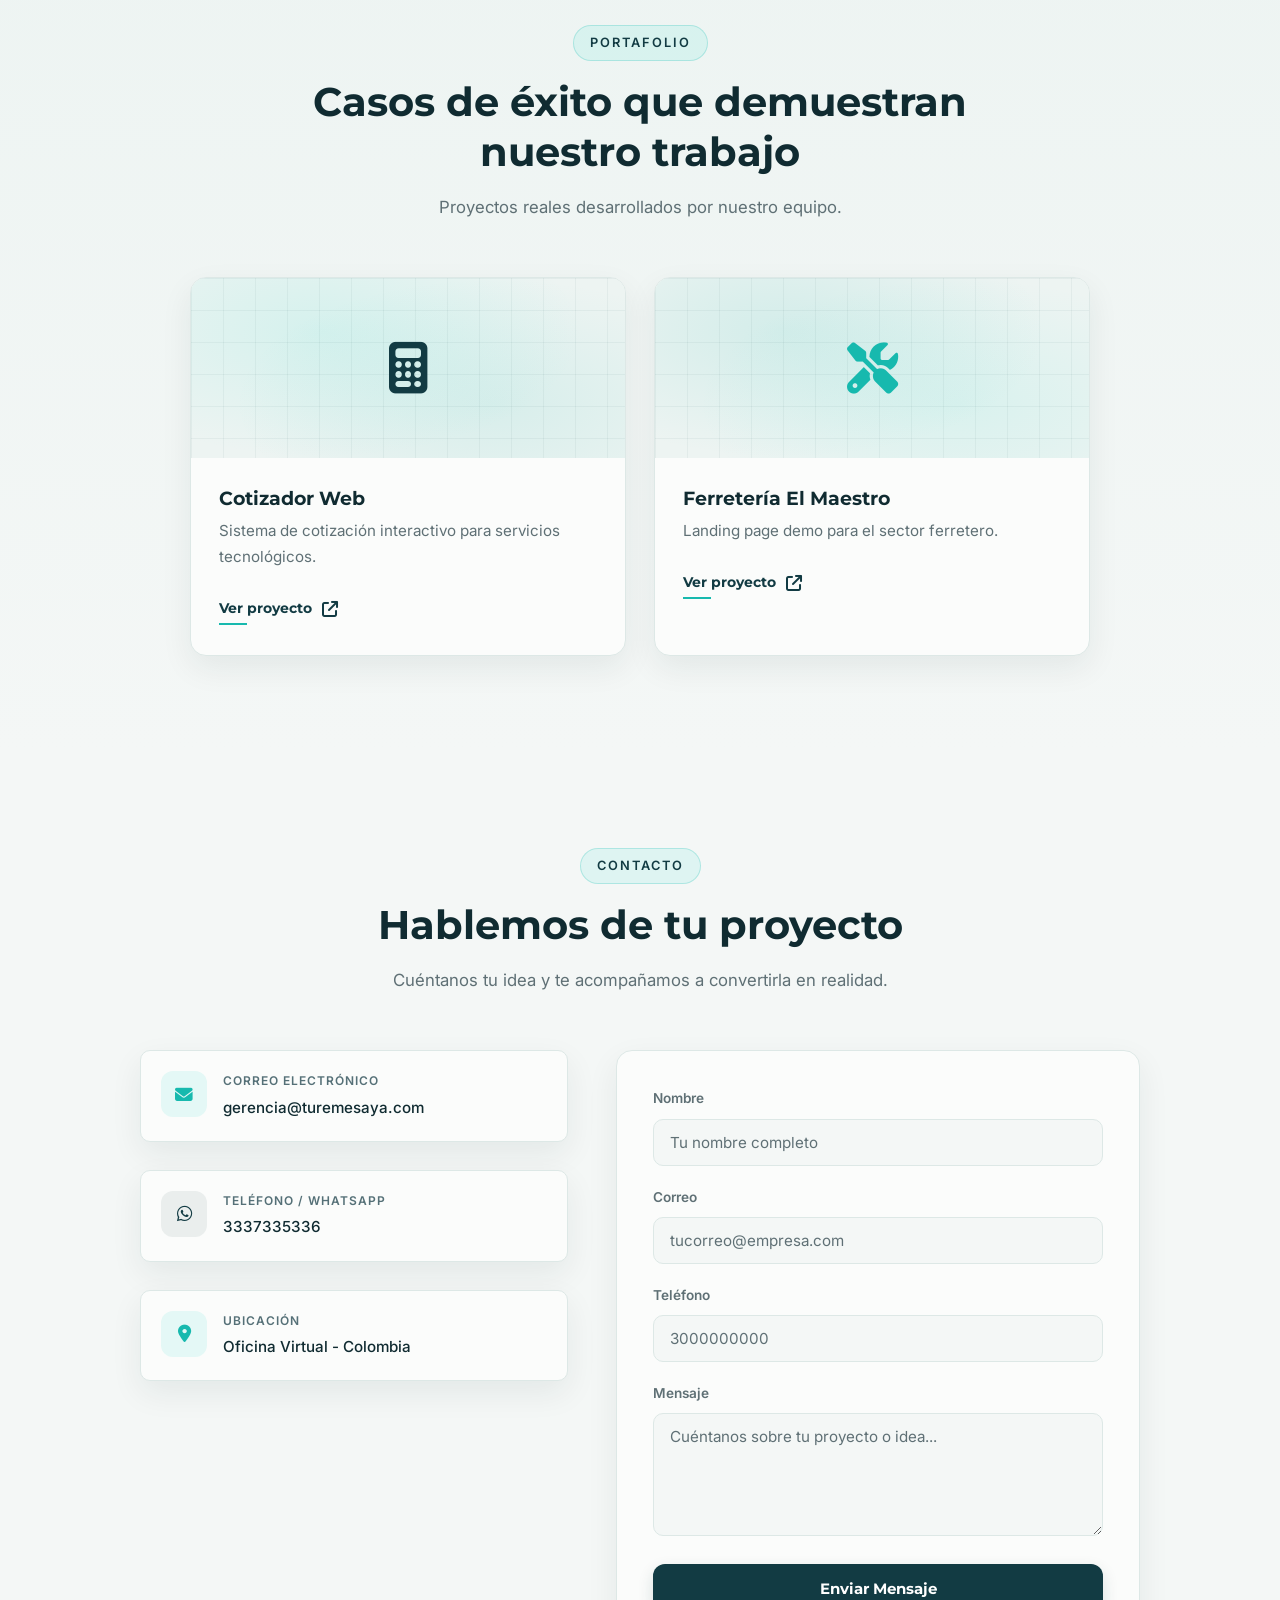
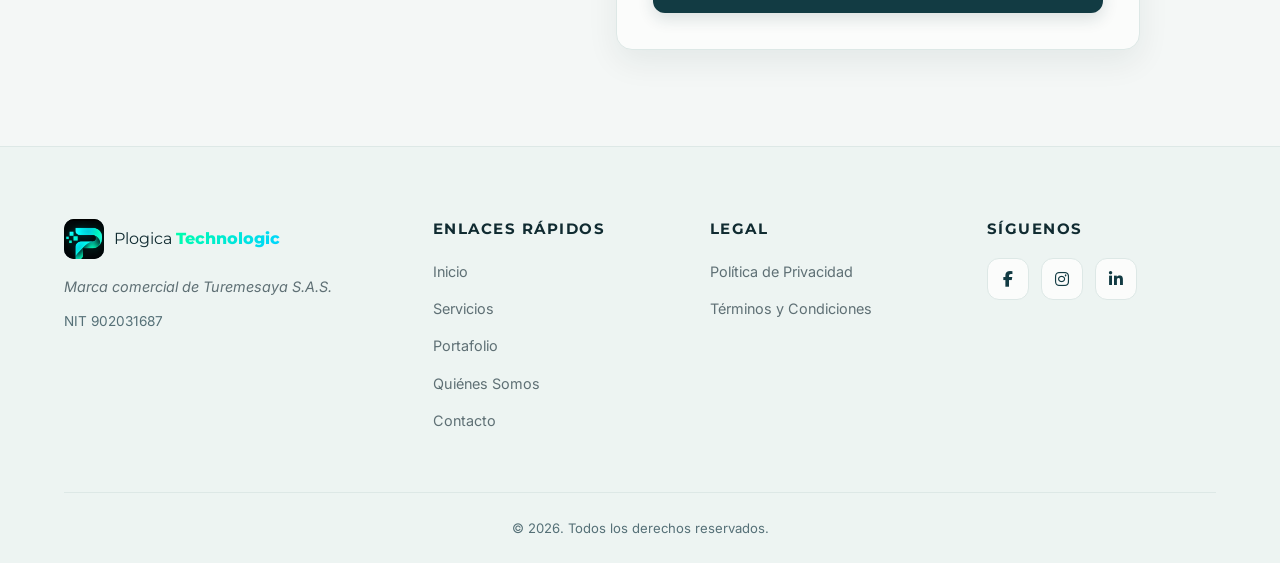
==== commit 4947d77e: "feat(services): renovar capacidades tecnologicas de Plogica" ====
--- a/index.html
+++ b/index.html
@@ -83,17 +83,132 @@
         </section>
 
         <!-- ============================================
-             3. SERVICIOS
+             3. CAPACIDADES TECNOLÓGICAS (SERVICIOS)
         ============================================ -->
         <section class="section services" id="servicios">
             <div class="container">
-                <div class="section-heading">
-                    <span class="section-tag">Nuestros Servicios</span>
-                    <h2 class="section-title">Soluciones digitales para cada etapa de tu negocio</h2>
-                    <p class="section-subtitle">Desde validar tu idea hasta escalar tu plataforma, te acompañamos en todo el proceso.</p>
-                </div>
-
-                <div class="services-grid"></div>
+                <div class="section-heading services-heading">
+                    <span class="section-tag">Capacidades Tecnológicas</span>
+                    <h2 class="section-title">Construimos la solución que el proceso realmente necesita</h2>
+                    <p class="section-subtitle">Desde una idea inicial hasta una plataforma operativa, combinamos software, automatización e inteligencia aplicada para convertir necesidades reales en productos digitales.</p>
+                    <p class="services-editorial">No partimos de una tecnología. Partimos del problema que hay que resolver.</p>
+                </div>
+
+                <div class="services-grid">
+                    <article class="service-card">
+                        <div class="service-card-header">
+                            <div class="service-icon" aria-hidden="true">
+                                <i class="fa-solid fa-layer-group"></i>
+                            </div>
+                            <span class="service-num" aria-hidden="true">01</span>
+                        </div>
+                        <div class="service-card-body">
+                            <h3 class="service-title">Software a medida</h3>
+                            <p class="service-text">Sistemas construidos alrededor de procesos reales, no al revés.</p>
+                        </div>
+                        <div class="service-card-footer">
+                            <a href="#contacto" class="service-action" aria-label="Consultar sobre Software a medida">
+                                <span>Ver capacidad</span>
+                                <i class="fa-solid fa-arrow-right" aria-hidden="true"></i>
+                            </a>
+                        </div>
+                    </article>
+
+                    <article class="service-card">
+                        <div class="service-card-header">
+                            <div class="service-icon" aria-hidden="true">
+                                <i class="fa-solid fa-rocket"></i>
+                            </div>
+                            <span class="service-num" aria-hidden="true">02</span>
+                        </div>
+                        <div class="service-card-body">
+                            <h3 class="service-title">MVP y productos digitales</h3>
+                            <p class="service-text">Convertimos una idea en una primera versión funcional para validar, aprender y evolucionar.</p>
+                        </div>
+                        <div class="service-card-footer">
+                            <a href="#contacto" class="service-action" aria-label="Consultar sobre MVP y productos digitales">
+                                <span>Ver capacidad</span>
+                                <i class="fa-solid fa-arrow-right" aria-hidden="true"></i>
+                            </a>
+                        </div>
+                    </article>
+
+                    <article class="service-card">
+                        <div class="service-card-header">
+                            <div class="service-icon" aria-hidden="true">
+                                <i class="fa-solid fa-microchip"></i>
+                            </div>
+                            <span class="service-num" aria-hidden="true">03</span>
+                        </div>
+                        <div class="service-card-body">
+                            <h3 class="service-title">Automatización e inteligencia aplicada</h3>
+                            <p class="service-text">Diseñamos flujos y herramientas inteligentes que reducen tareas repetitivas y amplían la capacidad operativa.</p>
+                        </div>
+                        <div class="service-card-footer">
+                            <a href="#contacto" class="service-action" aria-label="Consultar sobre Automatización e inteligencia aplicada">
+                                <span>Ver capacidad</span>
+                                <i class="fa-solid fa-arrow-right" aria-hidden="true"></i>
+                            </a>
+                        </div>
+                    </article>
+
+                    <article class="service-card">
+                        <div class="service-card-header">
+                            <div class="service-icon" aria-hidden="true">
+                                <i class="fa-solid fa-chart-pie"></i>
+                            </div>
+                            <span class="service-num" aria-hidden="true">04</span>
+                        </div>
+                        <div class="service-card-body">
+                            <h3 class="service-title">CRM, cotizadores y paneles</h3>
+                            <p class="service-text">Creamos herramientas para ventas, seguimiento, información y operación desde una experiencia centralizada.</p>
+                        </div>
+                        <div class="service-card-footer">
+                            <a href="#contacto" class="service-action" aria-label="Consultar sobre CRM, cotizadores y paneles">
+                                <span>Ver capacidad</span>
+                                <i class="fa-solid fa-arrow-right" aria-hidden="true"></i>
+                            </a>
+                        </div>
+                    </article>
+
+                    <article class="service-card">
+                        <div class="service-card-header">
+                            <div class="service-icon" aria-hidden="true">
+                                <i class="fa-solid fa-globe"></i>
+                            </div>
+                            <span class="service-num" aria-hidden="true">05</span>
+                        </div>
+                        <div class="service-card-body">
+                            <h3 class="service-title">Plataformas web y experiencias digitales</h3>
+                            <p class="service-text">Construimos sitios, catálogos y plataformas modernas preparadas para comunicar, operar y crecer.</p>
+                        </div>
+                        <div class="service-card-footer">
+                            <a href="#contacto" class="service-action" aria-label="Consultar sobre Plataformas web y experiencias digitales">
+                                <span>Ver capacidad</span>
+                                <i class="fa-solid fa-arrow-right" aria-hidden="true"></i>
+                            </a>
+                        </div>
+                    </article>
+
+                    <article class="service-card">
+                        <div class="service-card-header">
+                            <div class="service-icon" aria-hidden="true">
+                                <i class="fa-solid fa-network-wired"></i>
+                            </div>
+                            <span class="service-num" aria-hidden="true">06</span>
+                        </div>
+                        <div class="service-card-body">
+                            <h3 class="service-title">Integraciones y evolución tecnológica</h3>
+                            <p class="service-text">Conectamos sistemas, canales y servicios para evitar procesos aislados y facilitar nuevas capacidades.</p>
+                        </div>
+                        <div class="service-card-footer">
+                            <a href="#contacto" class="service-action" aria-label="Consultar sobre Integraciones y evolución tecnológica">
+                                <span>Ver capacidad</span>
+                                <i class="fa-solid fa-arrow-right" aria-hidden="true"></i>
+                            </a>
+                        </div>
+                    </article>
+                </div>
             </div>
         </section>
 
--- a/css/components.css
+++ b/css/components.css
@@ -92,7 +92,6 @@
     transform: none !important;
 }
 
-.service-card,
 .portfolio-card,
 .contact-item,
 .contact-form,
@@ -102,58 +101,152 @@
     box-shadow: var(--shadow-card);
 }
 
+/* Tarjeta de capacidad tecnológica: editorial y tecnológica */
 .service-card {
+    position: relative;
+    display: flex;
+    flex-direction: column;
+    justify-content: space-between;
+    background: linear-gradient(170deg, #FFFFFF 0%, #F6FAF9 100%);
+    border: 1px solid var(--border-soft);
     border-radius: var(--radius);
-    padding: 40px 32px;
-    text-align: center;
+    padding: 36px 32px 30px;
+    box-shadow: 0 4px 20px rgba(16, 43, 49, 0.04), inset 0 1px 0 rgba(255, 255, 255, 0.9);
+    text-align: left;
+    overflow: hidden;
     transition: transform var(--transition), border-color var(--transition), box-shadow var(--transition);
 }
 
+/* Hover sutil con degradado aqua muy tenue */
+.service-card::before {
+    content: '';
+    position: absolute;
+    inset: 0;
+    background: radial-gradient(circle at 88% 12%, rgba(var(--color-accent-rgb), 0.10) 0%, rgba(var(--color-accent-2-rgb), 0.04) 55%, transparent 75%);
+    opacity: 0;
+    transition: opacity 280ms ease;
+    pointer-events: none;
+    border-radius: inherit;
+}
+
 .service-card:hover {
-    transform: translateY(-4px);
+    transform: translateY(-5px);
     border-color: rgba(var(--color-accent-2-rgb), 0.45);
-    box-shadow: var(--shadow-hover);
+    box-shadow: 0 16px 36px rgba(18, 59, 67, 0.08);
+}
+
+.service-card:hover::before {
+    opacity: 1;
+}
+
+.service-card-header {
+    position: relative;
+    z-index: 1;
+    display: flex;
+    align-items: center;
+    justify-content: space-between;
+    margin-bottom: 24px;
 }
 
 .service-icon {
-    width: 72px;
-    height: 72px;
-    margin: 0 auto 24px;
+    width: 52px;
+    height: 52px;
+    margin: 0;
     display: flex;
     align-items: center;
     justify-content: center;
-    font-size: 1.7rem;
-    color: var(--brand-aqua-deep);
-    background: rgba(var(--color-accent-rgb), 0.11);
-    border: 1px solid rgba(var(--color-accent-2-rgb), 0.24);
-    border-radius: 20px;
-    transition: all var(--transition);
-}
-
-.service-card:nth-child(2) .service-icon {
-    color: var(--brand-petrol);
-    background: rgba(18, 59, 67, 0.07);
-    border-color: rgba(18, 59, 67, 0.16);
-}
-
-.service-card:nth-child(3) .service-icon {
-    color: #9A6500;
-    background: #FFF7DE;
-    border-color: #F1D78B;
+    font-size: 1.35rem;
+    color: var(--brand-petrol);
+    background: rgba(var(--color-accent-rgb), 0.12);
+    border: 1px solid rgba(var(--color-accent-2-rgb), 0.28);
+    border-radius: 14px;
+    transition: color var(--transition), background var(--transition), border-color var(--transition), transform var(--transition);
 }
 
 .service-card:hover .service-icon {
-    transform: scale(1.08) rotate(-4deg);
+    color: var(--brand-aqua-deep);
+    background: rgba(var(--color-accent-rgb), 0.20);
+    border-color: var(--brand-aqua-deep);
+    transform: scale(1.05);
+}
+
+/* Numeración editorial 01–06 */
+.service-num {
+    font-family: var(--font-title);
+    font-size: 0.85rem;
+    font-weight: 700;
+    letter-spacing: 0.12em;
+    color: var(--brand-petrol);
+    opacity: 0.8;
+    padding: 4px 10px;
+    border-radius: 8px;
+    background: rgba(18, 59, 67, 0.04);
+    border: 1px solid rgba(18, 59, 67, 0.08);
+    transition: color var(--transition), border-color var(--transition), background var(--transition);
+}
+
+.service-card:hover .service-num {
+    color: var(--brand-aqua-deep);
+    border-color: rgba(var(--color-accent-2-rgb), 0.35);
+    background: rgba(var(--color-accent-rgb), 0.08);
+}
+
+.service-card-body {
+    position: relative;
+    z-index: 1;
+    flex-grow: 1;
+    display: flex;
+    flex-direction: column;
 }
 
 .service-title {
-    font-size: 1.25rem;
+    font-size: 1.22rem;
+    font-weight: 700;
+    color: var(--text-main);
     margin-bottom: 12px;
+    line-height: 1.35;
 }
 
 .service-text {
     color: var(--color-gray);
-    font-size: 0.95rem;
+    font-size: 0.94rem;
+    line-height: 1.65;
+    margin-bottom: 26px;
+    flex-grow: 1;
+}
+
+.service-card-footer {
+    position: relative;
+    z-index: 1;
+    padding-top: 18px;
+    border-top: 1px solid rgba(221, 232, 230, 0.7);
+}
+
+.service-action {
+    display: inline-flex;
+    align-items: center;
+    gap: 8px;
+    font-family: var(--font-title);
+    font-size: 0.88rem;
+    font-weight: 700;
+    color: var(--brand-petrol);
+    transition: color var(--transition);
+}
+
+.service-action i {
+    font-size: 0.82rem;
+    transition: transform var(--transition), color var(--transition);
+}
+
+.service-card:hover .service-action,
+.service-action:hover {
+    color: var(--brand-aqua-deep);
+}
+
+.service-card:hover .service-action i,
+.service-action:hover i {
+    transform: translateX(5px);
+    color: var(--brand-aqua-deep);
 }
 
 .portfolio-card {
--- a/css/pages/home.css
+++ b/css/pages/home.css
@@ -174,6 +174,28 @@
     background: linear-gradient(180deg, var(--bg-main) 0%, var(--bg-surface-soft) 100%);
 }
 
+.services-heading {
+    max-width: 820px;
+}
+
+.services-editorial {
+    display: inline-block;
+    max-width: 640px;
+    margin: 22px auto 0;
+    padding: 10px 20px;
+    color: var(--brand-petrol);
+    font-family: var(--font-title);
+    font-size: 0.94rem;
+    font-weight: 600;
+    line-height: 1.55;
+    letter-spacing: 0.01em;
+    background: rgba(18, 59, 67, 0.035);
+    border: 1px solid rgba(18, 59, 67, 0.08);
+    border-left: 3px solid var(--brand-aqua-deep);
+    border-radius: 8px;
+    box-shadow: 0 2px 8px rgba(16, 43, 49, 0.02);
+}
+
 .services-grid {
     display: grid;
     grid-template-columns: repeat(3, 1fr);
--- a/css/responsive.css
+++ b/css/responsive.css
@@ -4,6 +4,11 @@
 @media (max-width: 992px) {
     .section {
         padding: 80px 0;
+    }
+
+    .services-grid {
+        grid-template-columns: repeat(2, 1fr);
+        gap: 24px;
     }
 
     .about-grid {
@@ -107,6 +112,11 @@
         gap: 20px;
     }
 
+    .services-editorial {
+        font-size: 0.88rem;
+        padding: 9px 16px;
+    }
+
     .contact-form {
         padding: 28px 20px;
     }
@@ -153,6 +163,10 @@
         font-size: 0.92rem;
     }
 
+    .service-card {
+        padding: 28px 22px 24px;
+    }
+
     .about-card {
         padding: 28px 22px;
     }
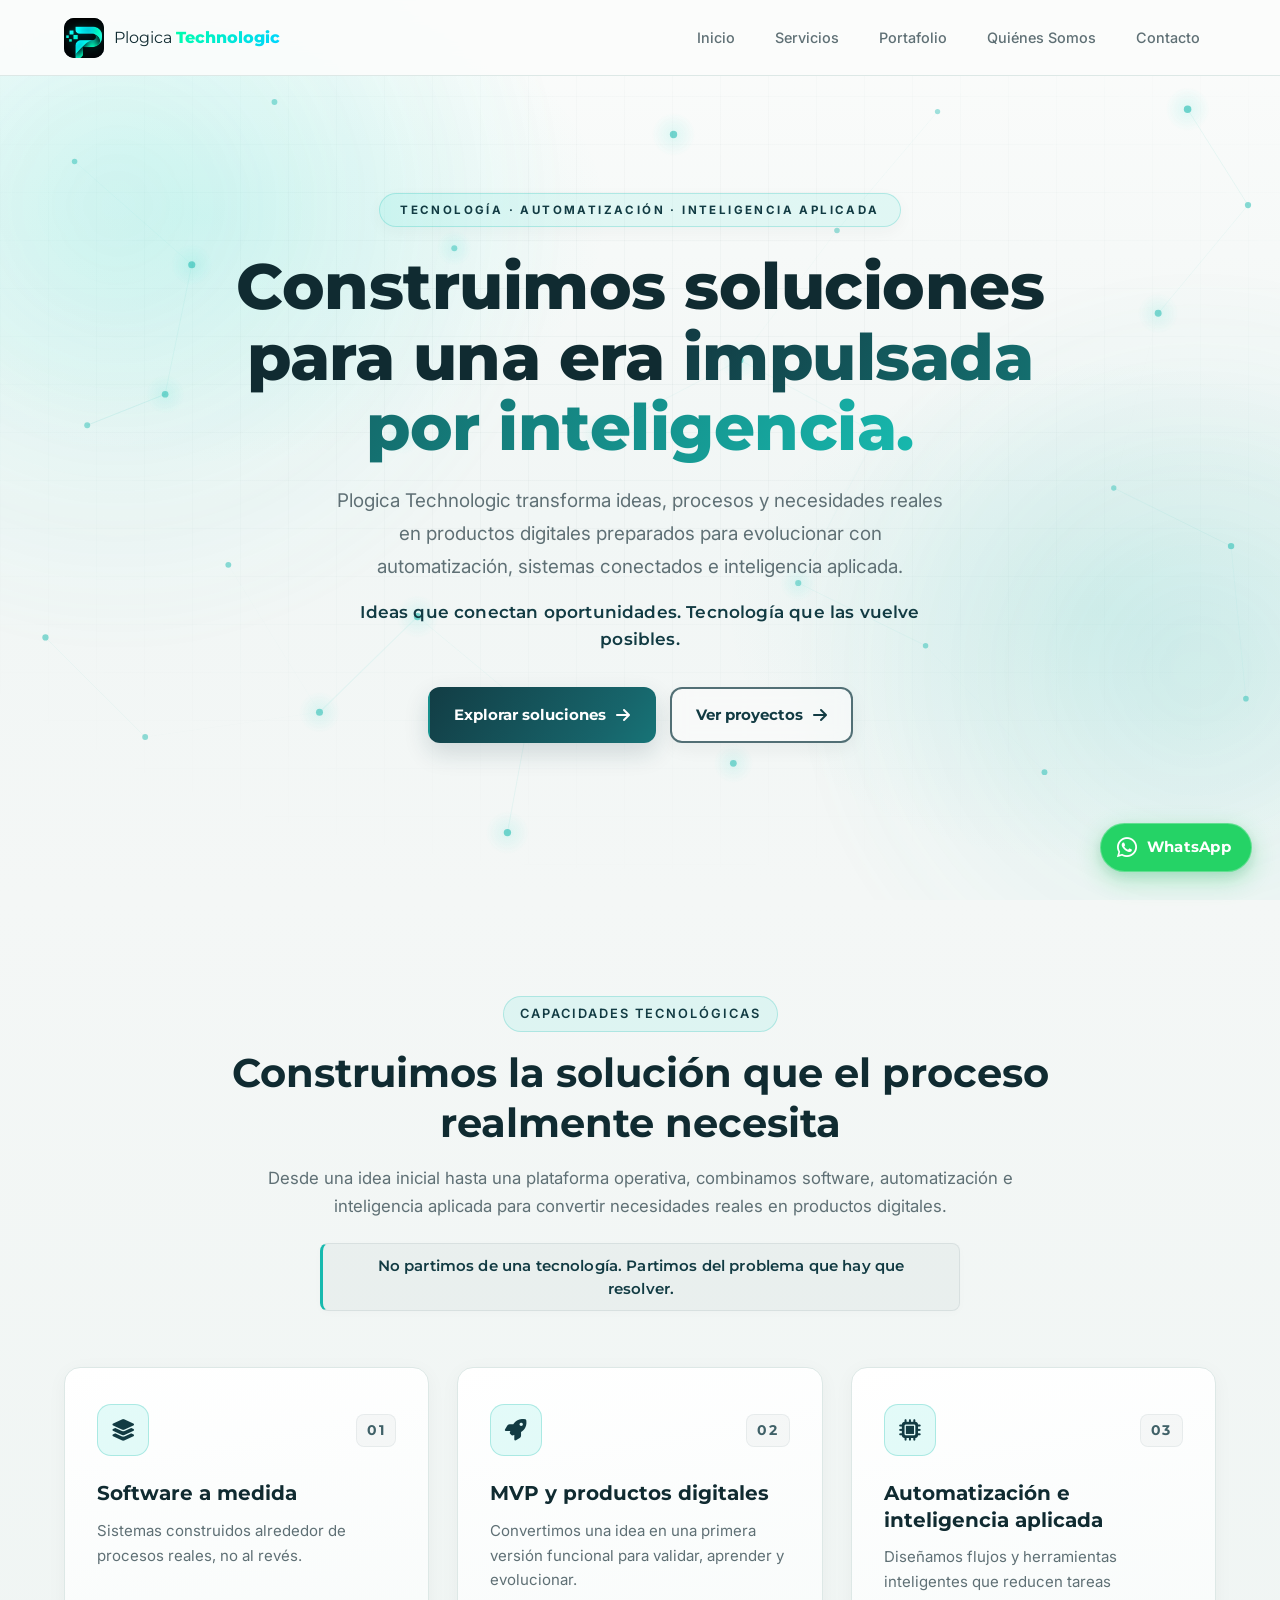
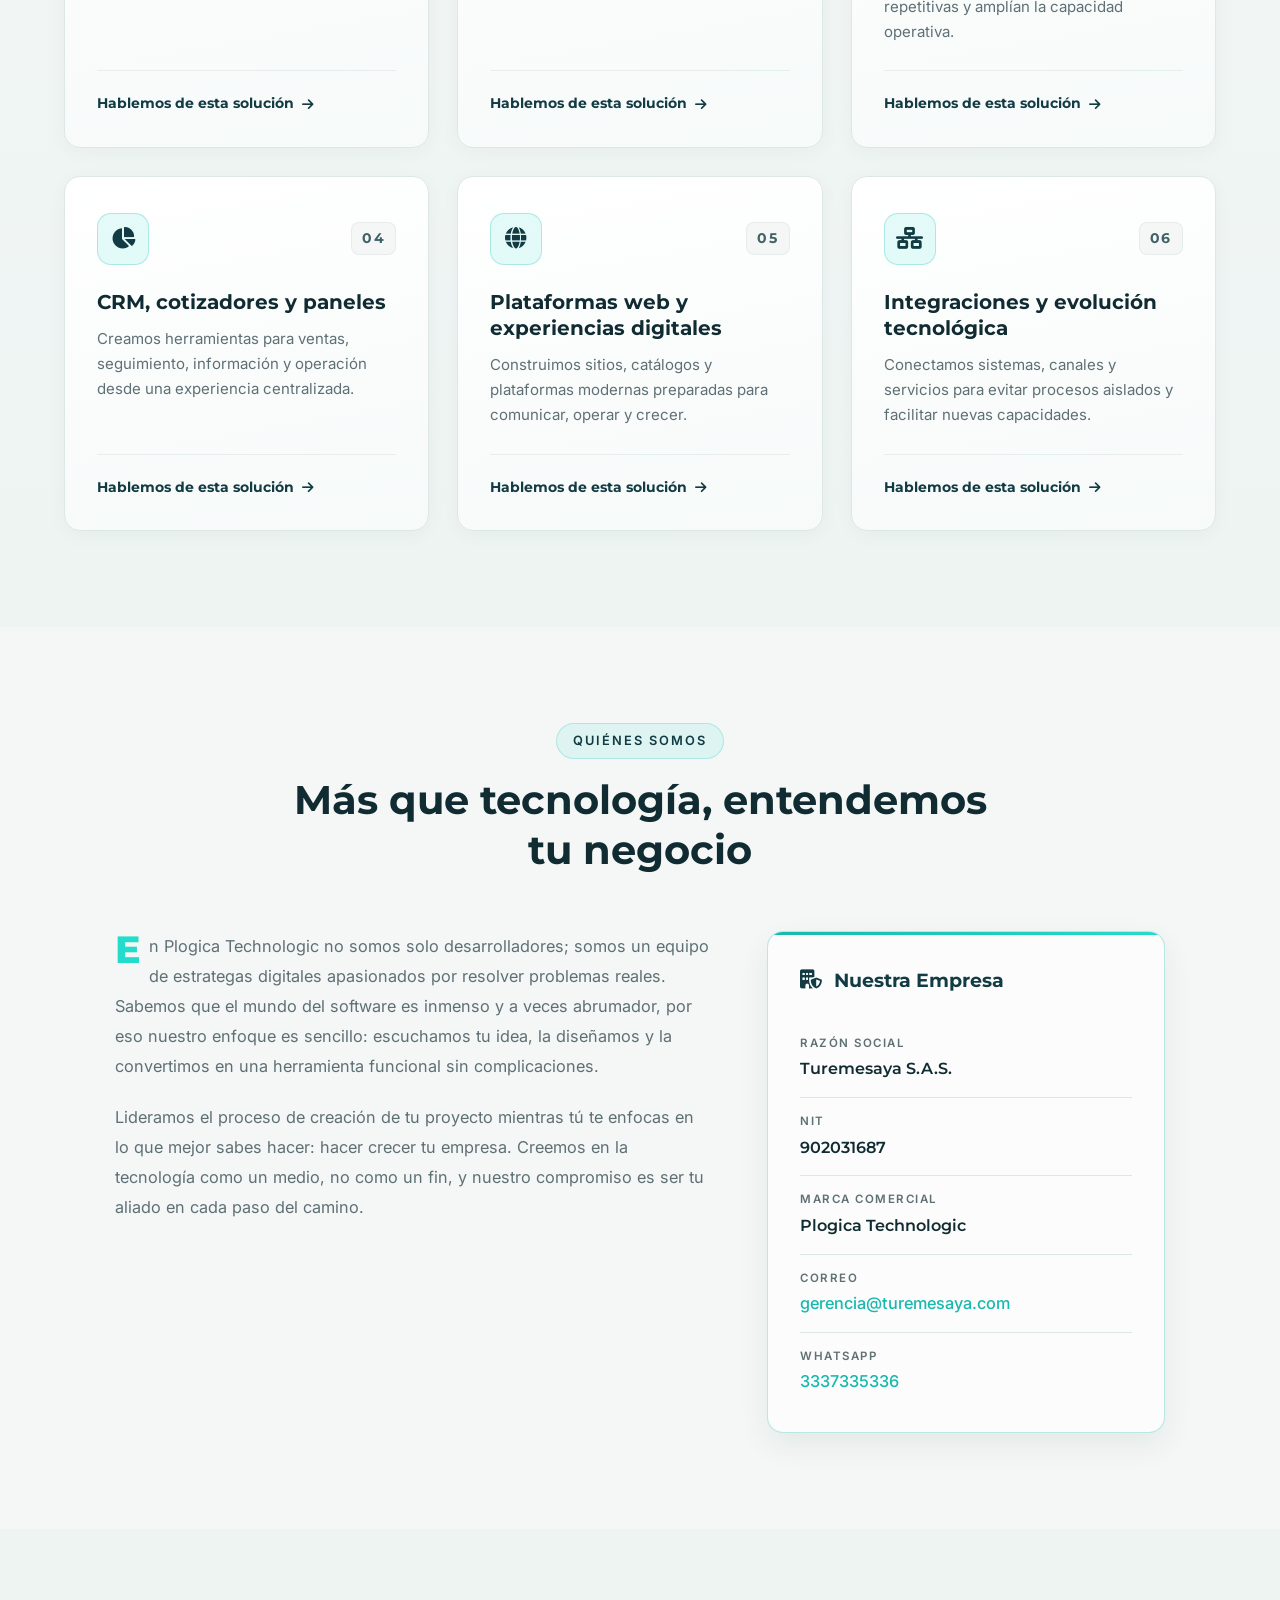
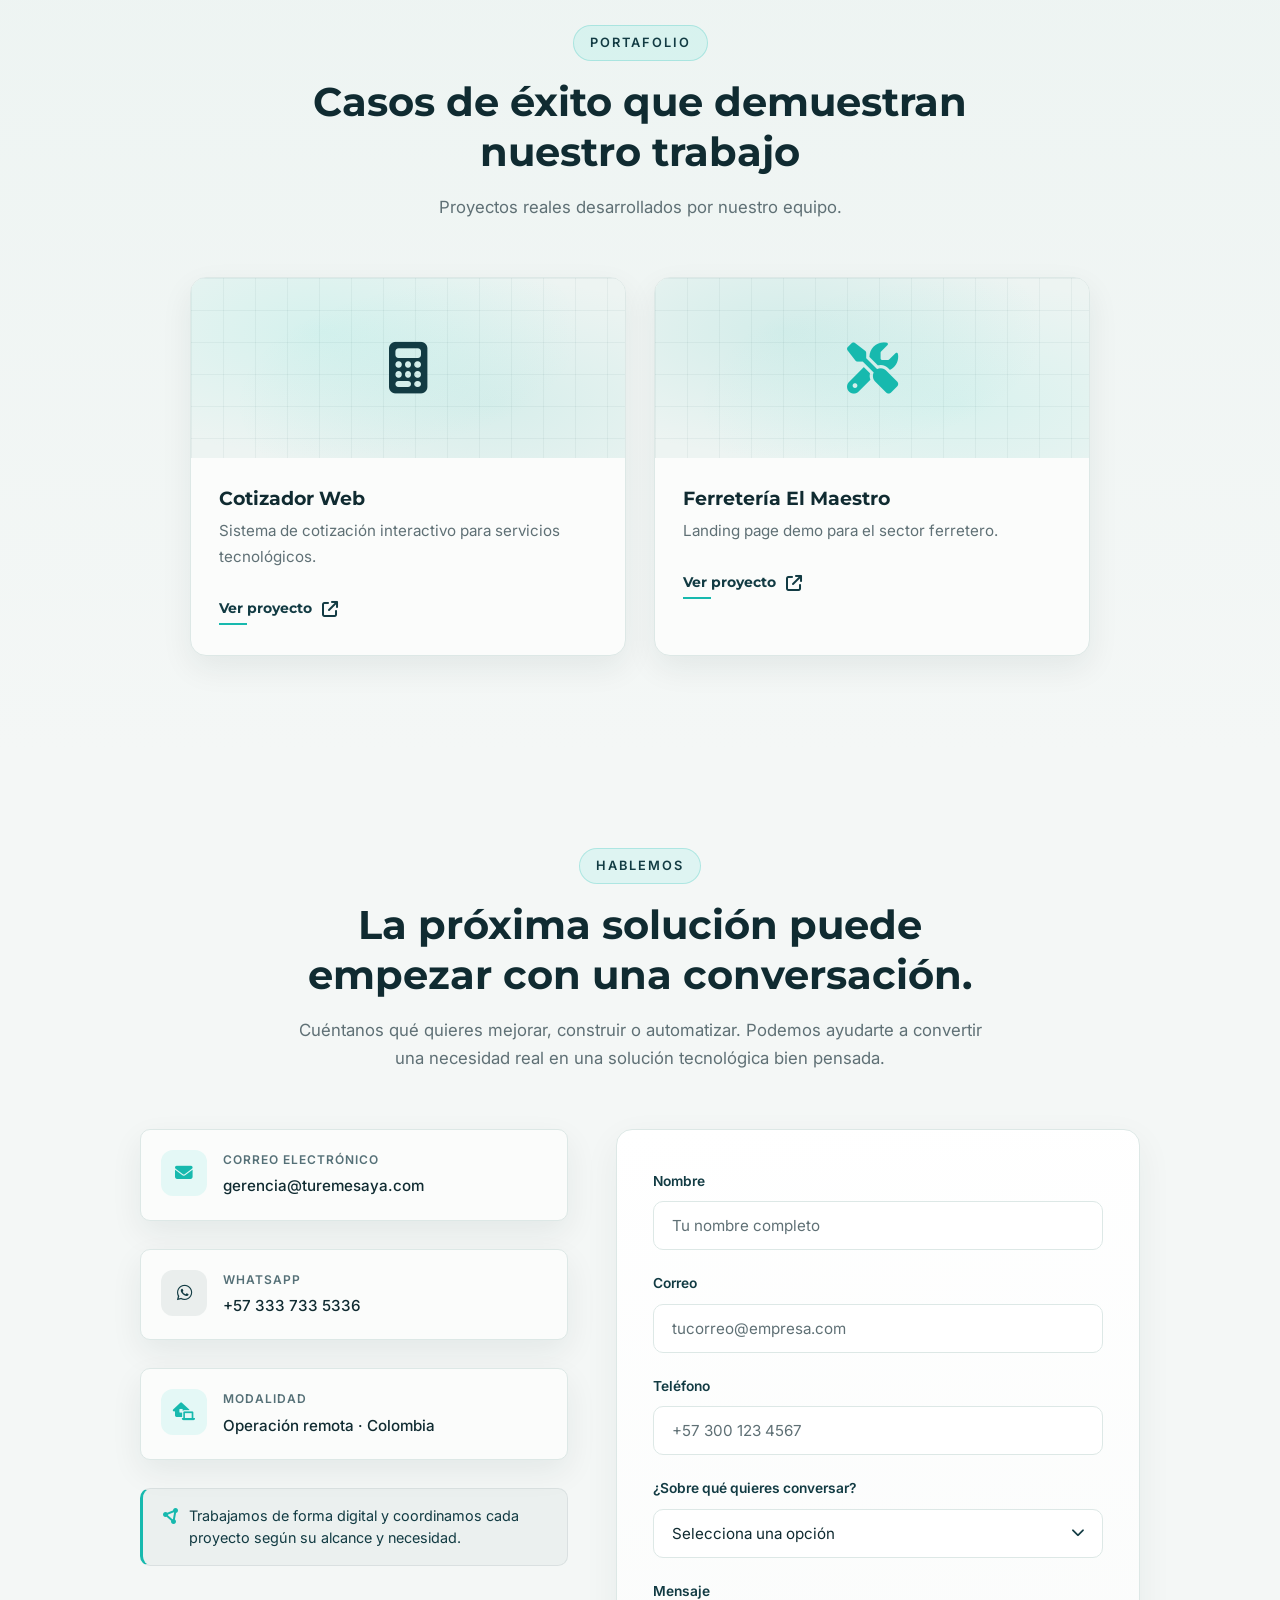
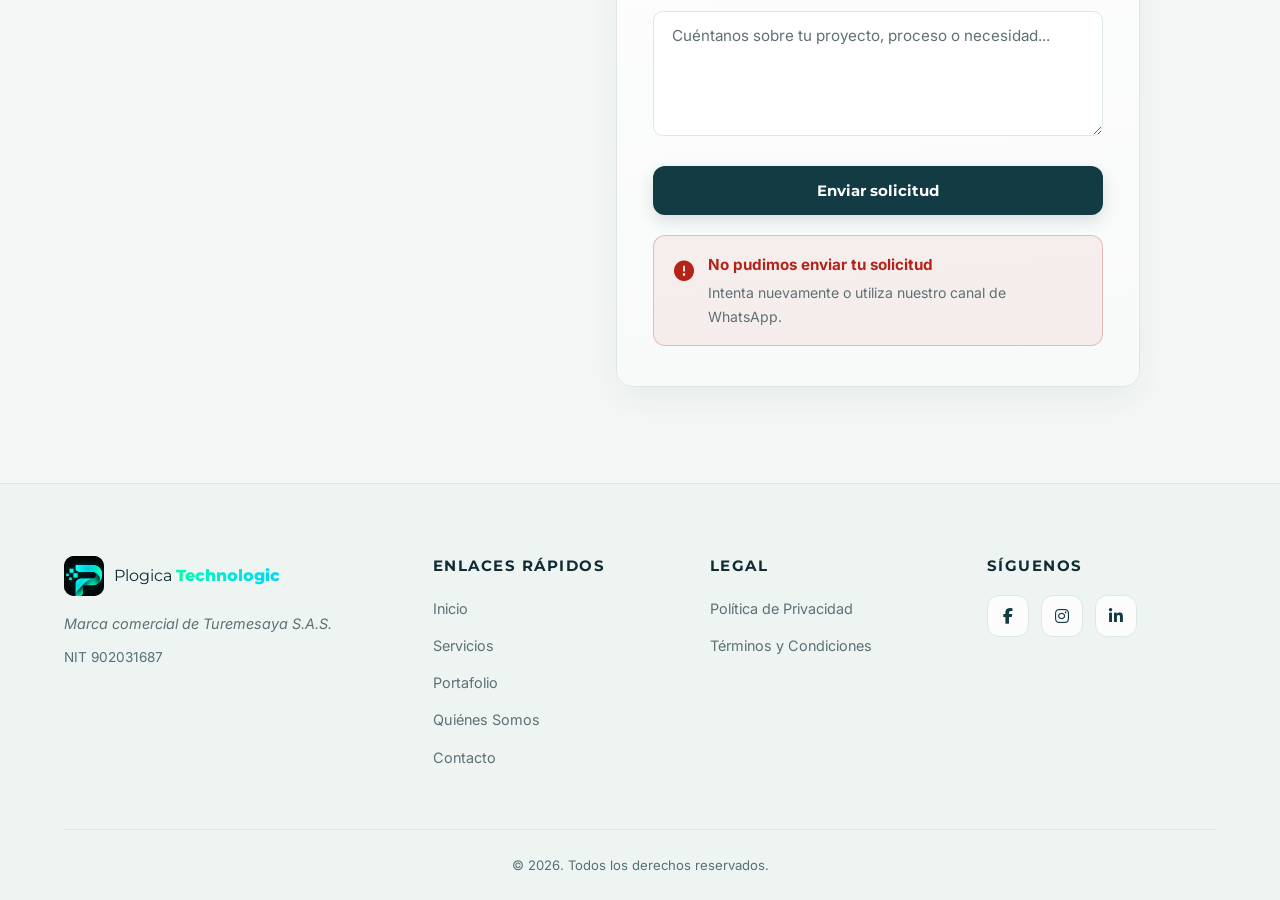
==== commit 201f474f: "feat(contact): habilitar formulario y acceso flotante a WhatsApp" ====
--- a/index.html
+++ b/index.html
@@ -107,8 +107,8 @@
                             <p class="service-text">Sistemas construidos alrededor de procesos reales, no al revés.</p>
                         </div>
                         <div class="service-card-footer">
-                            <a href="#contacto" class="service-action" aria-label="Consultar sobre Software a medida">
-                                <span>Ver capacidad</span>
+                            <a href="#contacto" class="service-action" data-capability="Software a medida" aria-label="Hablemos de Software a medida">
+                                <span>Hablemos de esta solución</span>
                                 <i class="fa-solid fa-arrow-right" aria-hidden="true"></i>
                             </a>
                         </div>
@@ -126,8 +126,8 @@
                             <p class="service-text">Convertimos una idea en una primera versión funcional para validar, aprender y evolucionar.</p>
                         </div>
                         <div class="service-card-footer">
-                            <a href="#contacto" class="service-action" aria-label="Consultar sobre MVP y productos digitales">
-                                <span>Ver capacidad</span>
+                            <a href="#contacto" class="service-action" data-capability="MVP y productos digitales" aria-label="Hablemos de MVP y productos digitales">
+                                <span>Hablemos de esta solución</span>
                                 <i class="fa-solid fa-arrow-right" aria-hidden="true"></i>
                             </a>
                         </div>
@@ -145,8 +145,8 @@
                             <p class="service-text">Diseñamos flujos y herramientas inteligentes que reducen tareas repetitivas y amplían la capacidad operativa.</p>
                         </div>
                         <div class="service-card-footer">
-                            <a href="#contacto" class="service-action" aria-label="Consultar sobre Automatización e inteligencia aplicada">
-                                <span>Ver capacidad</span>
+                            <a href="#contacto" class="service-action" data-capability="Automatización e inteligencia aplicada" aria-label="Hablemos de Automatización e inteligencia aplicada">
+                                <span>Hablemos de esta solución</span>
                                 <i class="fa-solid fa-arrow-right" aria-hidden="true"></i>
                             </a>
                         </div>
@@ -164,8 +164,8 @@
                             <p class="service-text">Creamos herramientas para ventas, seguimiento, información y operación desde una experiencia centralizada.</p>
                         </div>
                         <div class="service-card-footer">
-                            <a href="#contacto" class="service-action" aria-label="Consultar sobre CRM, cotizadores y paneles">
-                                <span>Ver capacidad</span>
+                            <a href="#contacto" class="service-action" data-capability="CRM, cotizadores y paneles" aria-label="Hablemos de CRM, cotizadores y paneles">
+                                <span>Hablemos de esta solución</span>
                                 <i class="fa-solid fa-arrow-right" aria-hidden="true"></i>
                             </a>
                         </div>
@@ -183,8 +183,8 @@
                             <p class="service-text">Construimos sitios, catálogos y plataformas modernas preparadas para comunicar, operar y crecer.</p>
                         </div>
                         <div class="service-card-footer">
-                            <a href="#contacto" class="service-action" aria-label="Consultar sobre Plataformas web y experiencias digitales">
-                                <span>Ver capacidad</span>
+                            <a href="#contacto" class="service-action" data-capability="Plataformas web y experiencias digitales" aria-label="Hablemos de Plataformas web y experiencias digitales">
+                                <span>Hablemos de esta solución</span>
                                 <i class="fa-solid fa-arrow-right" aria-hidden="true"></i>
                             </a>
                         </div>
@@ -202,8 +202,8 @@
                             <p class="service-text">Conectamos sistemas, canales y servicios para evitar procesos aislados y facilitar nuevas capacidades.</p>
                         </div>
                         <div class="service-card-footer">
-                            <a href="#contacto" class="service-action" aria-label="Consultar sobre Integraciones y evolución tecnológica">
-                                <span>Ver capacidad</span>
+                            <a href="#contacto" class="service-action" data-capability="Integraciones y evolución tecnológica" aria-label="Hablemos de Integraciones y evolución tecnológica">
+                                <span>Hablemos de esta solución</span>
                                 <i class="fa-solid fa-arrow-right" aria-hidden="true"></i>
                             </a>
                         </div>
@@ -288,10 +288,10 @@
         ============================================ -->
         <section class="section contact" id="contacto">
             <div class="container">
-                <div class="section-heading">
-                    <span class="section-tag">Contacto</span>
-                    <h2 class="section-title">Hablemos de tu proyecto</h2>
-                    <p class="section-subtitle">Cuéntanos tu idea y te acompañamos a convertirla en realidad.</p>
+                <div class="section-heading contact-heading">
+                    <span class="section-tag">HABLEMOS</span>
+                    <h2 class="section-title">La próxima solución puede empezar con una conversación.</h2>
+                    <p class="section-subtitle">Cuéntanos qué quieres mejorar, construir o automatizar. Podemos ayudarte a convertir una necesidad real en una solución tecnológica bien pensada.</p>
                 </div>
 
                 <div class="contact-grid">
@@ -299,74 +299,116 @@
                     <!-- Información de contacto directo -->
                     <div class="contact-info">
                         <div class="contact-item">
-                            <span class="contact-icon"><i class="fa-solid fa-envelope"></i></span>
+                            <span class="contact-icon" aria-hidden="true"><i class="fa-solid fa-envelope"></i></span>
                             <div>
-                                <span class="contact-label">Correo Electrónico</span>
+                                <span class="contact-label">Correo electrónico</span>
                                 <a href="mailto:gerencia@turemesaya.com" class="contact-value">gerencia@turemesaya.com</a>
                             </div>
                         </div>
                         <div class="contact-item">
-                            <span class="contact-icon"><i class="fa-brands fa-whatsapp"></i></span>
+                            <span class="contact-icon" aria-hidden="true"><i class="fa-brands fa-whatsapp"></i></span>
                             <div>
-                                <span class="contact-label">Teléfono / WhatsApp</span>
-                                <a href="https://wa.me/573337335336" target="_blank" rel="noopener" class="contact-value">3337335336</a>
+                                <span class="contact-label">WhatsApp</span>
+                                <a href="https://wa.me/573337335336?text=Hola%2C%20quiero%20conocer%20m%C3%A1s%20sobre%20las%20soluciones%20de%20Plogica%20Technologic." target="_blank" rel="noopener noreferrer" class="contact-value">+57 333 733 5336</a>
                             </div>
                         </div>
                         <div class="contact-item">
-                            <span class="contact-icon"><i class="fa-solid fa-location-dot"></i></span>
+                            <span class="contact-icon" aria-hidden="true"><i class="fa-solid fa-laptop-house"></i></span>
                             <div>
-                                <span class="contact-label">Ubicación</span>
-                                <span class="contact-value">Oficina Virtual - Colombia</span>
-                            </div>
+                                <span class="contact-label">Modalidad</span>
+                                <span class="contact-value">Operación remota · Colombia</span>
+                            </div>
+                        </div>
+                        <div class="contact-auxiliary">
+                            <p><i class="fa-solid fa-circle-nodes" aria-hidden="true"></i> Trabajamos de forma digital y coordinamos cada proyecto según su alcance y necesidad.</p>
                         </div>
                     </div>
 
-                    <!-- Formulario de contacto -->
-                    <!--
-                        INTEGRACIÓN FUTURA:
-                        - Netlify Forms: este formulario ya trae data-netlify="true" y el campo
-                          oculto "form-name", por lo que al desplegarlo en Netlify capturará
-                          los envíos automáticamente sin código adicional.
-                        - EmailJS: usa las credenciales del objeto SITE_CONFIG en js/config/site-config.js.
-                    -->
-                     <form id="contactForm" class="contact-form" name="contact" method="POST" data-netlify="true">
+                    <!-- Formulario de contacto moderno con Netlify Forms -->
+                    <form id="contactForm" class="contact-form" name="contact" method="POST" data-netlify="true" netlify-honeypot="bot-field">
                         <!-- Campo oculto requerido por Netlify Forms -->
                         <input type="hidden" name="form-name" value="contact">
 
-                        <div class="form-group">
-                            <label for="name">Nombre</label>
-                            <input type="text" id="name" name="name" placeholder="Tu nombre completo" required>
-                            <span class="form-error" id="error-name"></span>
-                        </div>
-
-                        <div class="form-group">
-                            <label for="email">Correo</label>
-                            <input type="email" id="email" name="email" placeholder="tucorreo@empresa.com" required>
-                            <span class="form-error" id="error-email"></span>
-                        </div>
-
-                        <div class="form-group">
-                            <label for="phone">Teléfono</label>
-                            <input type="tel" id="phone" name="phone" placeholder="3000000000" required>
-                            <span class="form-error" id="error-phone"></span>
-                        </div>
-
-                        <div class="form-group">
-                            <label for="message">Mensaje</label>
-                            <textarea id="message" name="message" rows="5" placeholder="Cuéntanos sobre tu proyecto o idea..." required></textarea>
-                            <span class="form-error" id="error-message"></span>
-                        </div>
-
-                        <!-- Botón de envío -->
-                        <button type="submit" class="btn btn-primary btn-full" id="submitBtn">
-                            <span class="btn-text">Enviar Mensaje</span>
-                            <span class="btn-loading" hidden>
-                                <i class="fa-solid fa-spinner fa-spin"></i> Enviando...
-                            </span>
-                        </button>
-
-                        <!-- Mensaje de estado del formulario -->
-                        <div class="form-status" id="formStatus" role="status" aria-live="polite" hidden></div>
+                        <!-- Campo honeypot antispam para Netlify (oculto para humanos) -->
+                        <p class="bot-field" style="display: none;" aria-hidden="true">
+                            <label>No completes este campo si eres humano: <input name="bot-field" tabindex="-1" autocomplete="off"></label>
+                        </p>
+
+                        <!-- Contenedor principal de campos -->
+                        <div class="form-fields" id="formFields">
+                            <div class="form-group">
+                                <label for="name">Nombre</label>
+                                <input type="text" id="name" name="name" placeholder="Tu nombre completo" required autocomplete="name">
+                                <span class="form-error" id="error-name"></span>
+                            </div>
+
+                            <div class="form-group">
+                                <label for="email">Correo</label>
+                                <input type="email" id="email" name="email" placeholder="tucorreo@empresa.com" required autocomplete="email">
+                                <span class="form-error" id="error-email"></span>
+                            </div>
+
+                            <div class="form-group">
+                                <label for="phone">Teléfono</label>
+                                <input type="tel" id="phone" name="phone" placeholder="+57 300 123 4567" required autocomplete="tel">
+                                <span class="form-error" id="error-phone"></span>
+                            </div>
+
+                            <div class="form-group">
+                                <label for="interest">¿Sobre qué quieres conversar?</label>
+                                <div class="select-wrapper">
+                                    <select id="interest" name="interest" required>
+                                        <option value="" disabled selected>Selecciona una opción</option>
+                                        <option value="Software a medida">Software a medida</option>
+                                        <option value="MVP y productos digitales">MVP y productos digitales</option>
+                                        <option value="Automatización e inteligencia aplicada">Automatización e inteligencia aplicada</option>
+                                        <option value="CRM, cotizadores y paneles">CRM, cotizadores y paneles</option>
+                                        <option value="Plataformas web y experiencias digitales">Plataformas web y experiencias digitales</option>
+                                        <option value="Integraciones y evolución tecnológica">Integraciones y evolución tecnológica</option>
+                                        <option value="Otro proyecto">Otro proyecto</option>
+                                    </select>
+                                    <i class="fa-solid fa-chevron-down select-chevron" aria-hidden="true"></i>
+                                </div>
+                                <span class="form-error" id="error-interest"></span>
+                            </div>
+
+                            <div class="form-group">
+                                <label for="message">Mensaje</label>
+                                <textarea id="message" name="message" rows="5" placeholder="Cuéntanos sobre tu proyecto, proceso o necesidad..." required></textarea>
+                                <span class="form-error" id="error-message"></span>
+                            </div>
+
+                            <!-- Botón de envío -->
+                            <button type="submit" class="btn btn-primary btn-full" id="submitBtn">
+                                <span class="btn-text">Enviar solicitud</span>
+                                <span class="btn-loading" hidden>
+                                    <i class="fa-solid fa-spinner fa-spin" aria-hidden="true"></i> Enviando…
+                                </span>
+                            </button>
+
+                            <!-- Mensaje de error general si falla el envío -->
+                            <div class="form-error-banner" id="formErrorBanner" hidden role="alert">
+                                <div class="error-banner-icon" aria-hidden="true">
+                                    <i class="fa-solid fa-circle-exclamation"></i>
+                                </div>
+                                <div>
+                                    <strong class="error-banner-title">No pudimos enviar tu solicitud</strong>
+                                    <p class="error-banner-text">Intenta nuevamente o utiliza nuestro canal de WhatsApp.</p>
+                                </div>
+                            </div>
+                        </div>
+
+                        <!-- Tarjeta de éxito tras el envío -->
+                        <div class="form-success-card" id="formSuccessCard" hidden role="status" aria-live="polite">
+                            <div class="success-icon" aria-hidden="true">
+                                <i class="fa-solid fa-circle-check"></i>
+                            </div>
+                            <h3 class="success-title">Solicitud enviada</h3>
+                            <p class="success-text">Gracias por escribirnos. Recibimos tu información y podremos continuar la conversación contigo.</p>
+                            <button type="button" class="btn btn-outline reset-form-btn" id="resetFormBtn">
+                                Enviar otra consulta
+                            </button>
+                        </div>
                     </form>
 
                 </div>
@@ -435,5 +477,21 @@
 
     <!-- Scripts -->
     <script type="module" src="js/main.js"></script>
+<!-- ============================================
+         8. BOTÓN FLOTANTE DE WHATSAPP
+    ============================================ -->
+    <a href="https://wa.me/573337335336?text=Hola%2C%20quiero%20conocer%20m%C3%A1s%20sobre%20las%20soluciones%20de%20Plogica%20Technologic."
+       class="whatsapp-float"
+       id="whatsappFloat"
+       target="_blank"
+       rel="noopener noreferrer"
+       aria-label="Habla con nosotros por WhatsApp">
+        <span class="whatsapp-icon-wrap" aria-hidden="true">
+            <i class="fa-brands fa-whatsapp"></i>
+        </span>
+        <span class="whatsapp-label">WhatsApp</span>
+        <span class="whatsapp-tooltip" role="tooltip">Habla con nosotros por WhatsApp</span>
+    </a>
+
 </body>
 </html>
--- a/css/components.css
+++ b/css/components.css
@@ -1,4 +1,4 @@
-/* ========================================================================== 
+/* ==========================================================================
    COMPONENTES REUTILIZABLES: BOTONES, TARJETAS, FORMULARIO Y FOOTER
    ========================================================================== */
 .btn,
@@ -94,7 +94,6 @@
 
 .portfolio-card,
 .contact-item,
-.contact-form,
 .legal-section {
     background: var(--bg-surface);
     border: 1px solid var(--border-soft);
@@ -414,34 +413,77 @@
     color: var(--brand-aqua-deep);
 }
 
+/* ==========================================================================
+   FORMULARIO DE CONTACTO Y ACCESO FLOTANTE A WHATSAPP
+   ========================================================================== */
+
+/* Columna izquierda: texto auxiliar */
+.contact-auxiliary {
+    margin-top: 10px;
+    padding: 16px 20px;
+    background: rgba(18, 59, 67, 0.035);
+    border: 1px solid rgba(18, 59, 67, 0.08);
+    border-left: 3px solid var(--brand-aqua-deep);
+    border-radius: 10px;
+    font-size: 0.9rem;
+    line-height: 1.55;
+    color: var(--brand-petrol);
+}
+
+.contact-auxiliary p {
+    display: flex;
+    align-items: flex-start;
+    gap: 10px;
+    margin: 0;
+}
+
+.contact-auxiliary i {
+    font-size: 1rem;
+    color: var(--brand-aqua-deep);
+    margin-top: 3px;
+    flex-shrink: 0;
+}
+
+/* Formulario moderno de contacto */
 .contact-form {
+    background: linear-gradient(175deg, #FFFFFF 0%, #F8FAF9 100%);
+    border: 1px solid var(--border-soft);
     border-radius: var(--radius);
-    padding: 36px;
+    padding: 40px 36px;
+    box-shadow: 0 12px 36px rgba(16, 43, 49, 0.06), inset 0 1px 0 rgba(255, 255, 255, 0.9);
+    position: relative;
+    overflow: hidden;
 }
 
 .form-group {
-    margin-bottom: 20px;
+    margin-bottom: 22px;
 }
 
 .form-group label {
     display: block;
-    font-size: 0.85rem;
+    font-size: 0.86rem;
     font-weight: 600;
     margin-bottom: 8px;
-    color: var(--color-gray);
+    color: var(--brand-petrol);
 }
 
 .form-group input,
-.form-group textarea {
+.form-group textarea,
+.select-wrapper select {
     width: 100%;
+    font-family: inherit;
     font-size: 0.95rem;
     color: var(--text-main);
-    background: var(--bg-main);
+    background: #FFFFFF;
     border: 1px solid var(--border-soft);
     border-radius: var(--radius-sm);
-    padding: 13px 16px;
+    padding: 14px 18px;
     transition: border-color var(--transition), box-shadow var(--transition);
+}
+
+.form-group textarea {
     resize: vertical;
+    min-height: 120px;
 }
 
 .form-group input::placeholder,
@@ -450,25 +492,77 @@
 }
 
 .form-group input:focus,
-.form-group textarea:focus {
+.form-group textarea:focus,
+.select-wrapper select:focus {
     outline: none;
     border-color: var(--brand-aqua-deep);
-    box-shadow: 0 0 0 3px rgba(var(--color-accent-rgb), 0.18);
+    box-shadow: 0 0 0 3px rgba(var(--color-accent-rgb), 0.22);
+}
+
+.select-wrapper {
+    position: relative;
+    display: flex;
+    align-items: center;
+}
+
+.select-wrapper select {
+    appearance: none;
+    -webkit-appearance: none;
+    -moz-appearance: none;
+    padding-right: 44px;
+    cursor: pointer;
+}
+
+.select-wrapper .select-chevron {
+    position: absolute;
+    right: 18px;
+    font-size: 0.85rem;
+    color: var(--brand-petrol);
+    pointer-events: none;
+    transition: transform var(--transition), color var(--transition);
+}
+
+.select-wrapper select:focus + .select-chevron {
+    color: var(--brand-aqua-deep);
+    transform: rotate(180deg);
+}
+
+/* Pulso visual al preseleccionar una capacidad desde los CTA */
+@keyframes selectPulse {
+    0% {
+        box-shadow: 0 0 0 0 rgba(var(--color-accent-rgb), 0.5);
+        border-color: var(--brand-aqua-deep);
+    }
+    50% {
+        box-shadow: 0 0 0 6px rgba(var(--color-accent-rgb), 0.22);
+        border-color: var(--brand-aqua);
+    }
+    100% {
+        box-shadow: 0 0 0 0 rgba(var(--color-accent-rgb), 0);
+        border-color: var(--border-soft);
+    }
+}
+
+.select-wrapper select.highlight-pulse {
+    animation: selectPulse 1.6s ease-out;
 }
 
 .form-group input.invalid,
-.form-group textarea.invalid {
+.form-group textarea.invalid,
+.select-wrapper select.invalid {
     border-color: var(--color-error);
 }
 
 .form-group input.invalid:focus,
-.form-group textarea.invalid:focus {
-    box-shadow: 0 0 0 3px rgba(180, 35, 24, 0.12);
+.form-group textarea.invalid:focus,
+.select-wrapper select.invalid:focus {
+    box-shadow: 0 0 0 3px rgba(180, 35, 24, 0.14);
 }
 
 .form-error {
     display: none;
-    font-size: 0.78rem;
+    font-size: 0.8rem;
+    font-weight: 500;
     color: var(--color-error);
     margin-top: 6px;
 }
@@ -477,25 +571,161 @@
     display: block;
 }
 
-.form-status {
-    margin-top: 16px;
-    padding: 14px 18px;
-    border-radius: var(--radius-sm);
-    font-size: 0.9rem;
+/* Tarjeta de éxito */
+.form-success-card {
+    text-align: center;
+    padding: 36px 20px;
+}
+
+.form-success-card .success-icon {
+    width: 64px;
+    height: 64px;
+    margin: 0 auto 20px;
+    display: flex;
+    align-items: center;
+    justify-content: center;
+    font-size: 2.2rem;
+    color: var(--brand-aqua-deep);
+    background: rgba(var(--color-accent-rgb), 0.12);
+    border: 1px solid rgba(var(--color-accent-2-rgb), 0.30);
+    border-radius: 50%;
+}
+
+.form-success-card .success-title {
+    font-size: 1.45rem;
+    font-weight: 700;
+    color: var(--brand-petrol);
+    margin-bottom: 12px;
+}
+
+.form-success-card .success-text {
+    color: var(--text-muted);
+    font-size: 1rem;
+    line-height: 1.65;
+    max-width: 440px;
+    margin: 0 auto 28px;
+}
+
+.form-success-card .reset-form-btn {
+    margin: 0 auto;
+}
+
+/* Banner de error */
+.form-error-banner {
+    display: flex;
+    align-items: flex-start;
+    gap: 14px;
+    margin-top: 20px;
+    padding: 16px 20px;
+    background: rgba(180, 35, 24, 0.06);
+    border: 1px solid rgba(180, 35, 24, 0.25);
+    border-radius: 12px;
+    text-align: left;
+}
+
+.error-banner-icon {
+    font-size: 1.25rem;
+    color: var(--color-error);
+    margin-top: 2px;
+    flex-shrink: 0;
+}
+
+.error-banner-title {
+    display: block;
+    font-size: 0.95rem;
+    font-weight: 700;
+    color: var(--color-error);
+    margin-bottom: 3px;
+}
+
+.error-banner-text {
+    font-size: 0.88rem;
+    color: var(--text-muted);
+    margin: 0;
+}
+
+/* Botón Flotante de WhatsApp */
+.whatsapp-float {
+    position: fixed;
+    bottom: 28px;
+    right: 28px;
+    z-index: 990;
+    display: inline-flex;
+    align-items: center;
+    gap: 10px;
+    background: #25D366;
+    color: #FFFFFF;
+    padding: 12px 20px 12px 16px;
+    border-radius: 100px;
+    box-shadow: 0 8px 24px rgba(37, 211, 102, 0.32), 0 4px 12px rgba(18, 59, 67, 0.10);
+    border: 1px solid rgba(255, 255, 255, 0.28);
+    transition: transform 220ms ease, box-shadow 220ms ease, background-color 220ms ease;
+    text-decoration: none;
+}
+
+.whatsapp-float:hover {
+    background: #20BA5A;
+    color: #FFFFFF;
+    transform: translateY(-3px) scale(1.02);
+    box-shadow: 0 12px 28px rgba(37, 211, 102, 0.44), 0 6px 16px rgba(18, 59, 67, 0.14);
+}
+
+.whatsapp-float:active {
+    transform: translateY(0) scale(0.98);
+}
+
+.whatsapp-float:focus-visible {
+    outline: 3px solid rgba(37, 211, 102, 0.6);
+    outline-offset: 3px;
+}
+
+.whatsapp-icon-wrap {
+    display: flex;
+    align-items: center;
+    justify-content: center;
+    font-size: 1.45rem;
+    line-height: 1;
+}
+
+.whatsapp-label {
+    font-family: var(--font-title);
+    font-size: 0.92rem;
+    font-weight: 700;
+    letter-spacing: 0.02em;
+    line-height: 1;
+}
+
+.whatsapp-tooltip {
+    position: absolute;
+    right: 0;
+    bottom: calc(100% + 12px);
+    white-space: nowrap;
+    background: var(--brand-petrol);
+    color: #FFFFFF;
+    font-family: var(--font-body);
+    font-size: 0.8rem;
     font-weight: 500;
-    text-align: center;
-}
-
-.form-status.success {
-    background: rgba(var(--color-accent-rgb), 0.10);
-    border: 1px solid rgba(var(--color-accent-2-rgb), 0.35);
-    color: var(--brand-petrol);
-}
-
-.form-status.error {
-    background: rgba(180, 35, 24, 0.07);
-    border: 1px solid rgba(180, 35, 24, 0.28);
-    color: var(--color-error);
+    padding: 7px 14px;
+    border-radius: 8px;
+    opacity: 0;
+    pointer-events: none;
+    transform: translateY(4px);
+    transition: opacity 180ms ease, transform 180ms ease;
+    box-shadow: 0 4px 14px rgba(16, 43, 49, 0.16);
+}
+
+.whatsapp-tooltip::after {
+    content: '';
+    position: absolute;
+    top: 100%;
+    right: 24px;
+    border: 5px solid transparent;
+    border-top-color: var(--brand-petrol);
+}
+
+.whatsapp-float:hover .whatsapp-tooltip {
+    opacity: 1;
+    transform: translateY(0);
 }
 
 .footer {
--- a/css/responsive.css
+++ b/css/responsive.css
@@ -1,4 +1,4 @@
-/* ========================================================================== 
+/* ==========================================================================
    RESPONSIVE Y ACCESIBILIDAD
    ========================================================================== */
 @media (max-width: 992px) {
@@ -117,6 +117,21 @@
         padding: 9px 16px;
     }
 
+    .whatsapp-float {
+        width: 52px;
+        height: 52px;
+        padding: 0;
+        justify-content: center;
+        border-radius: 50%;
+        bottom: 20px;
+        right: 20px;
+    }
+
+    .whatsapp-label,
+    .whatsapp-tooltip {
+        display: none !important;
+    }
+
     .contact-form {
         padding: 28px 20px;
     }
@@ -161,6 +176,17 @@
 
     .logo-text {
         font-size: 0.92rem;
+    }
+
+    .whatsapp-float {
+        bottom: 18px;
+        right: 16px;
+        width: 48px;
+        height: 48px;
+    }
+
+    .whatsapp-icon-wrap {
+        font-size: 1.3rem;
     }
 
     .service-card {
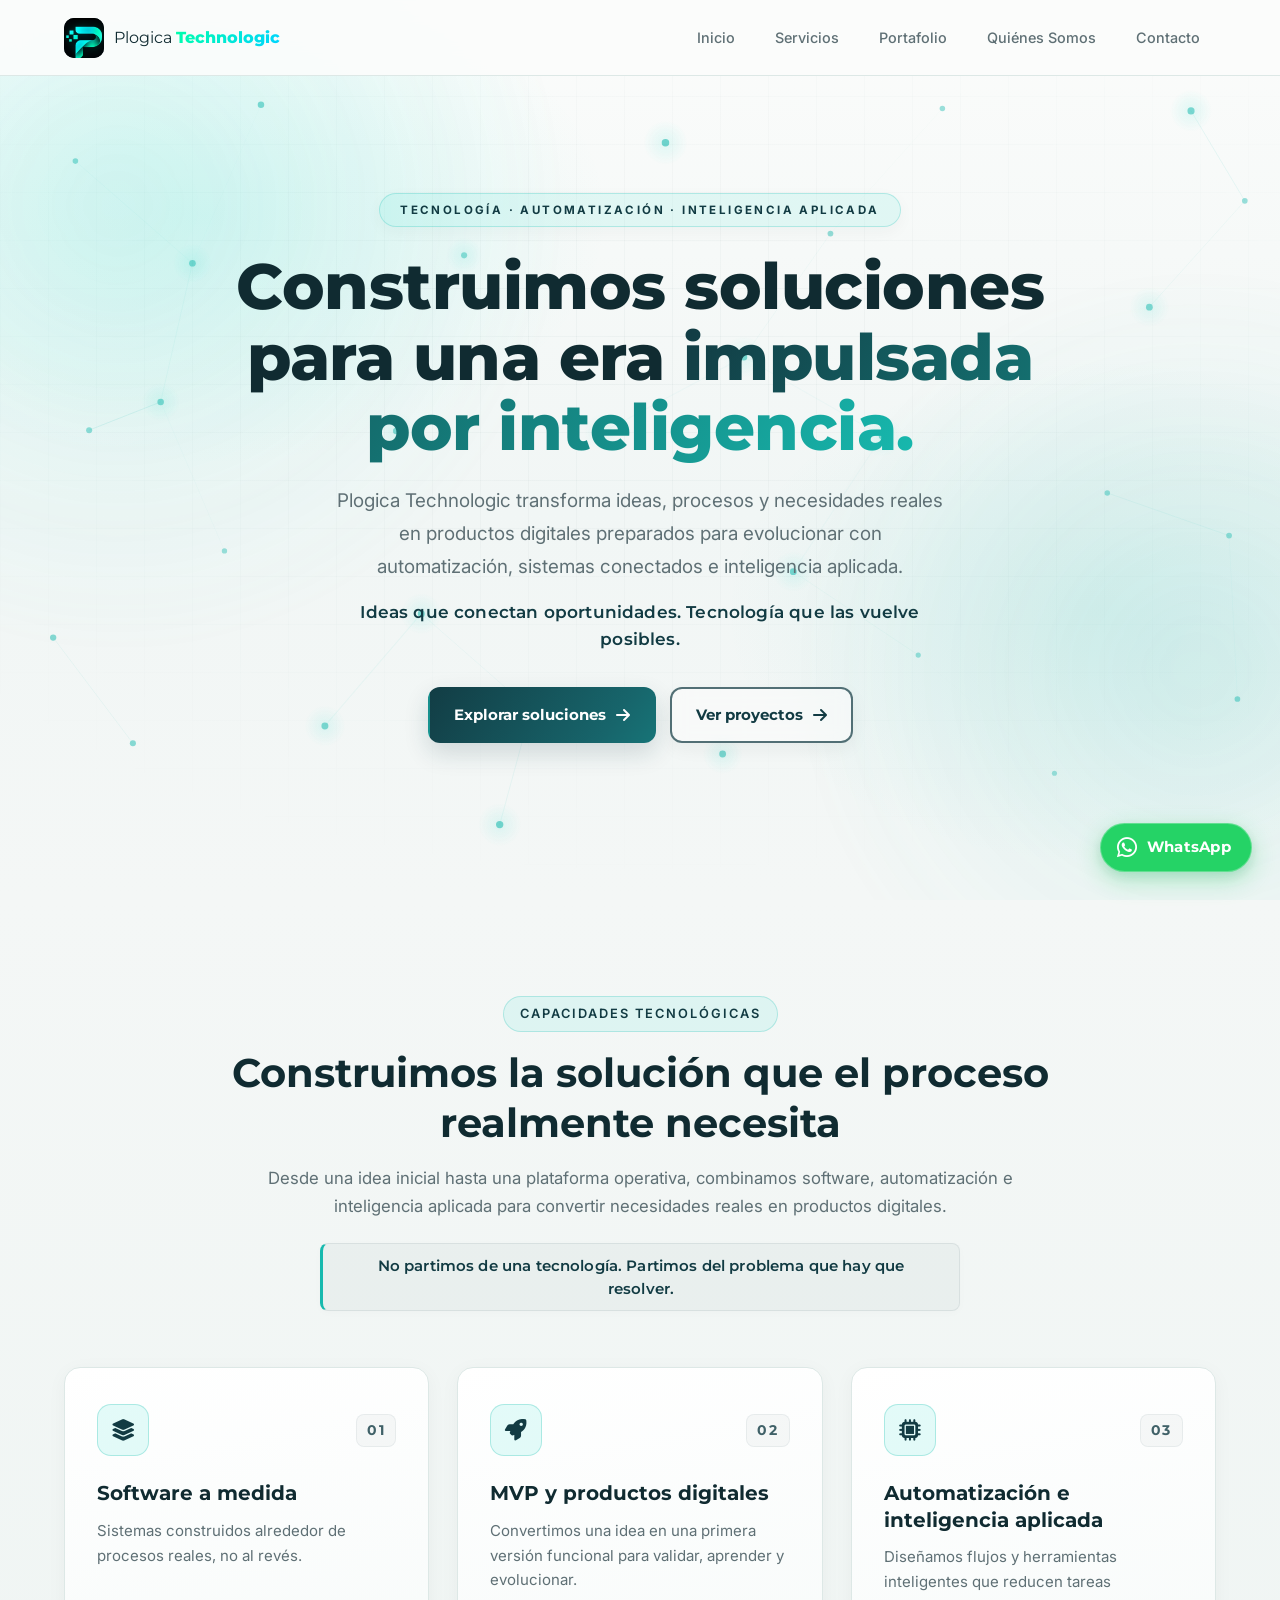
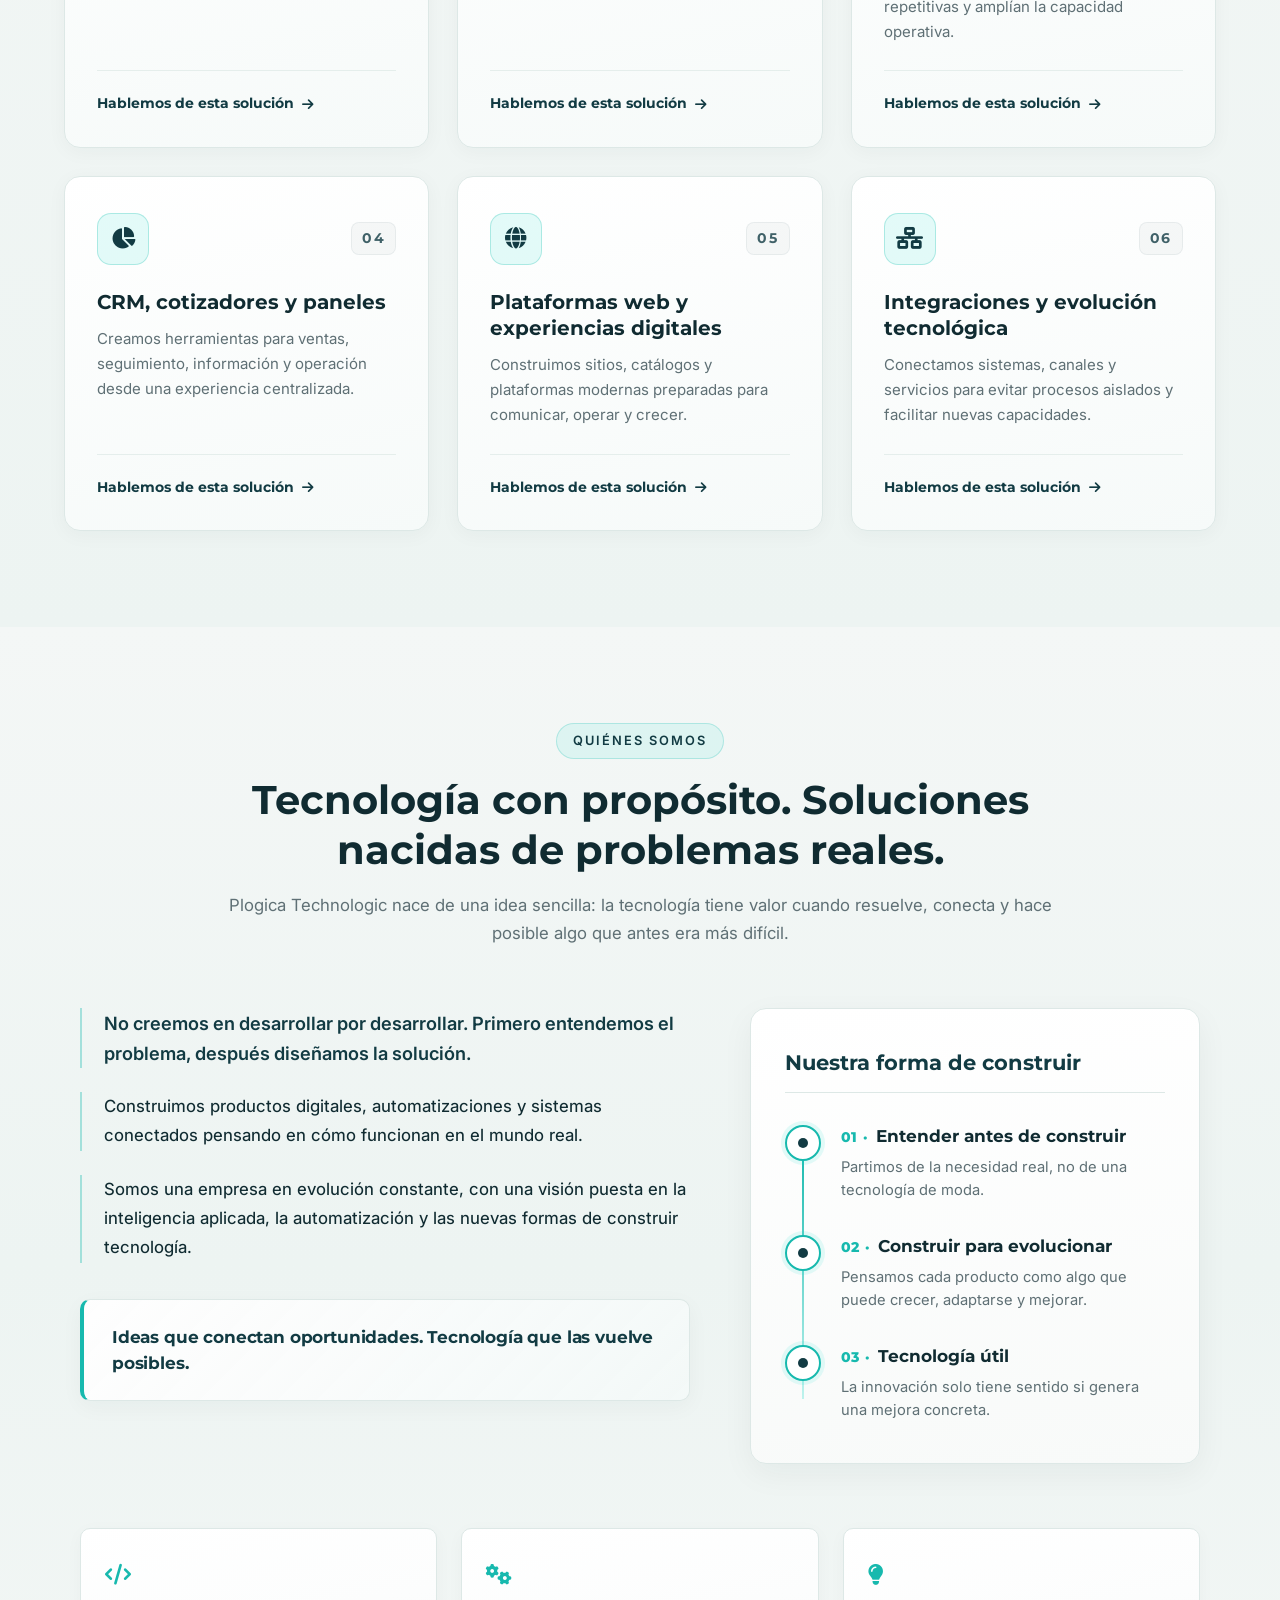
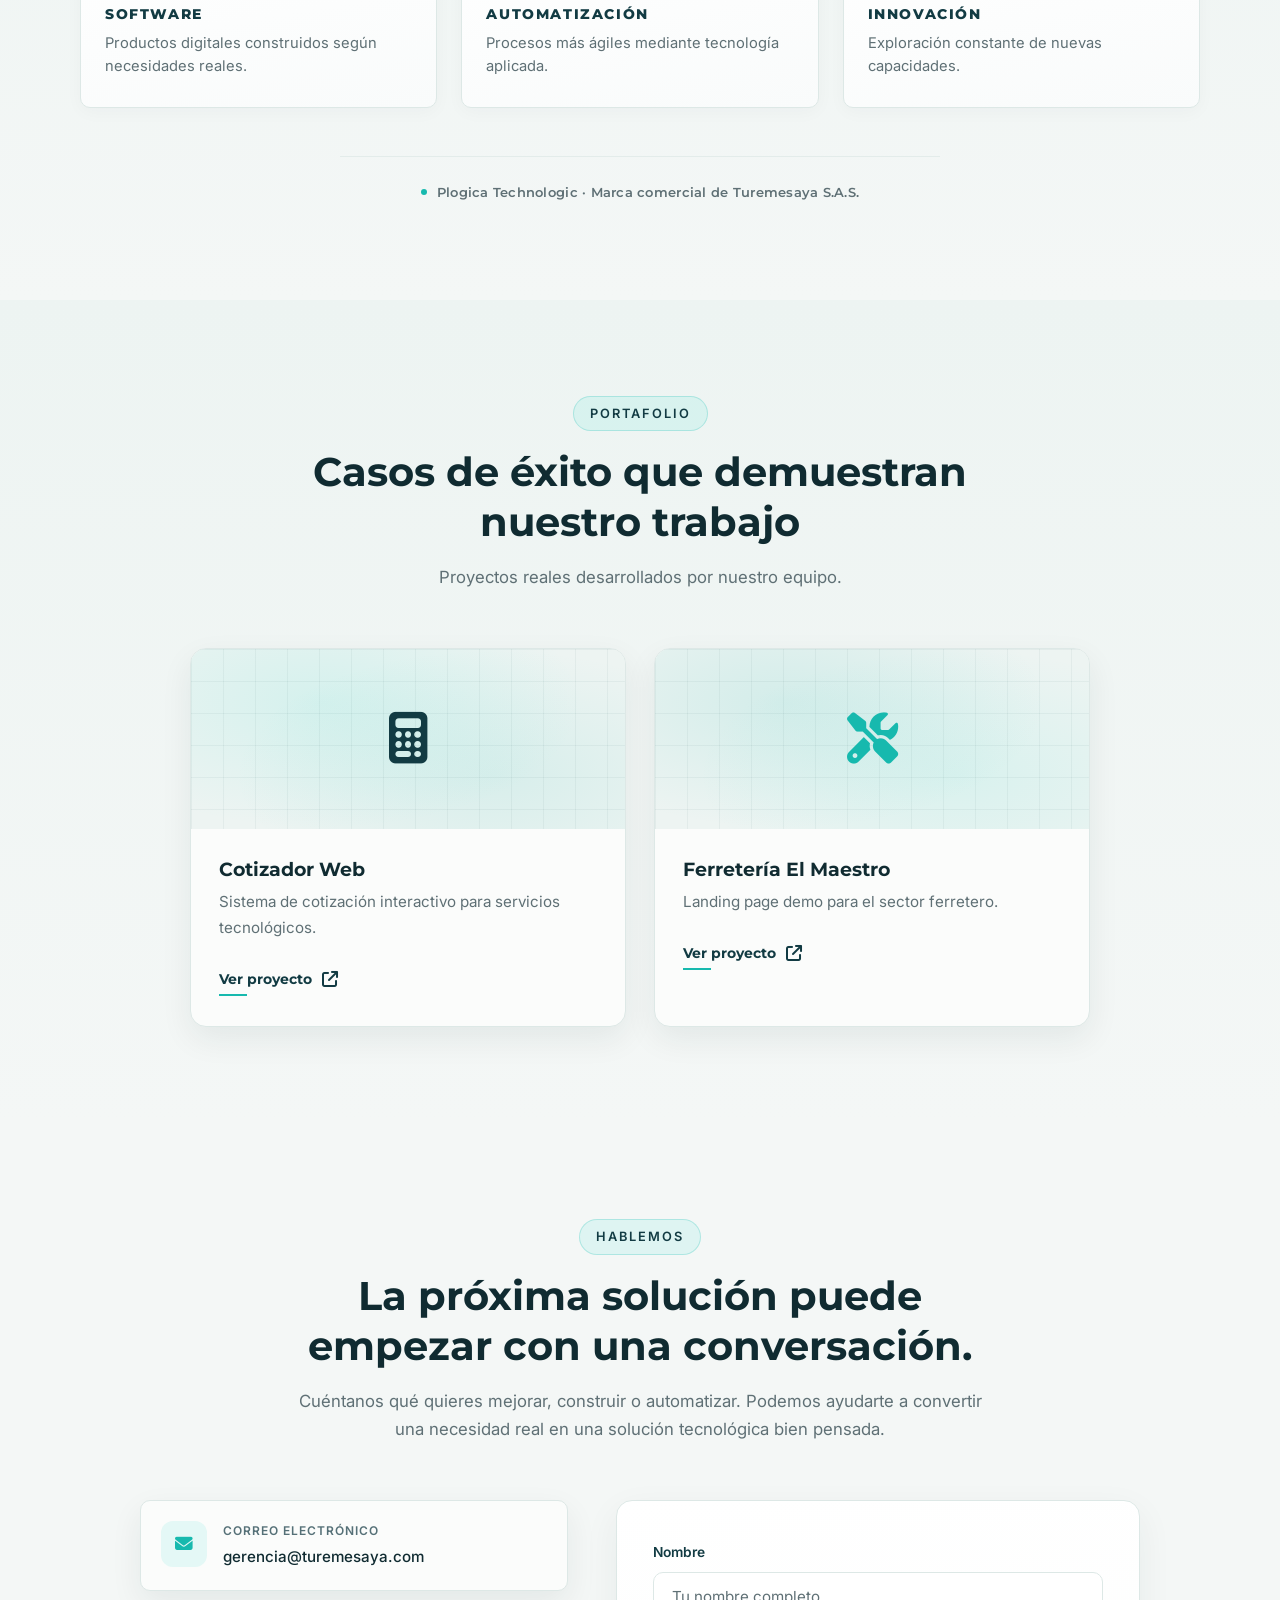
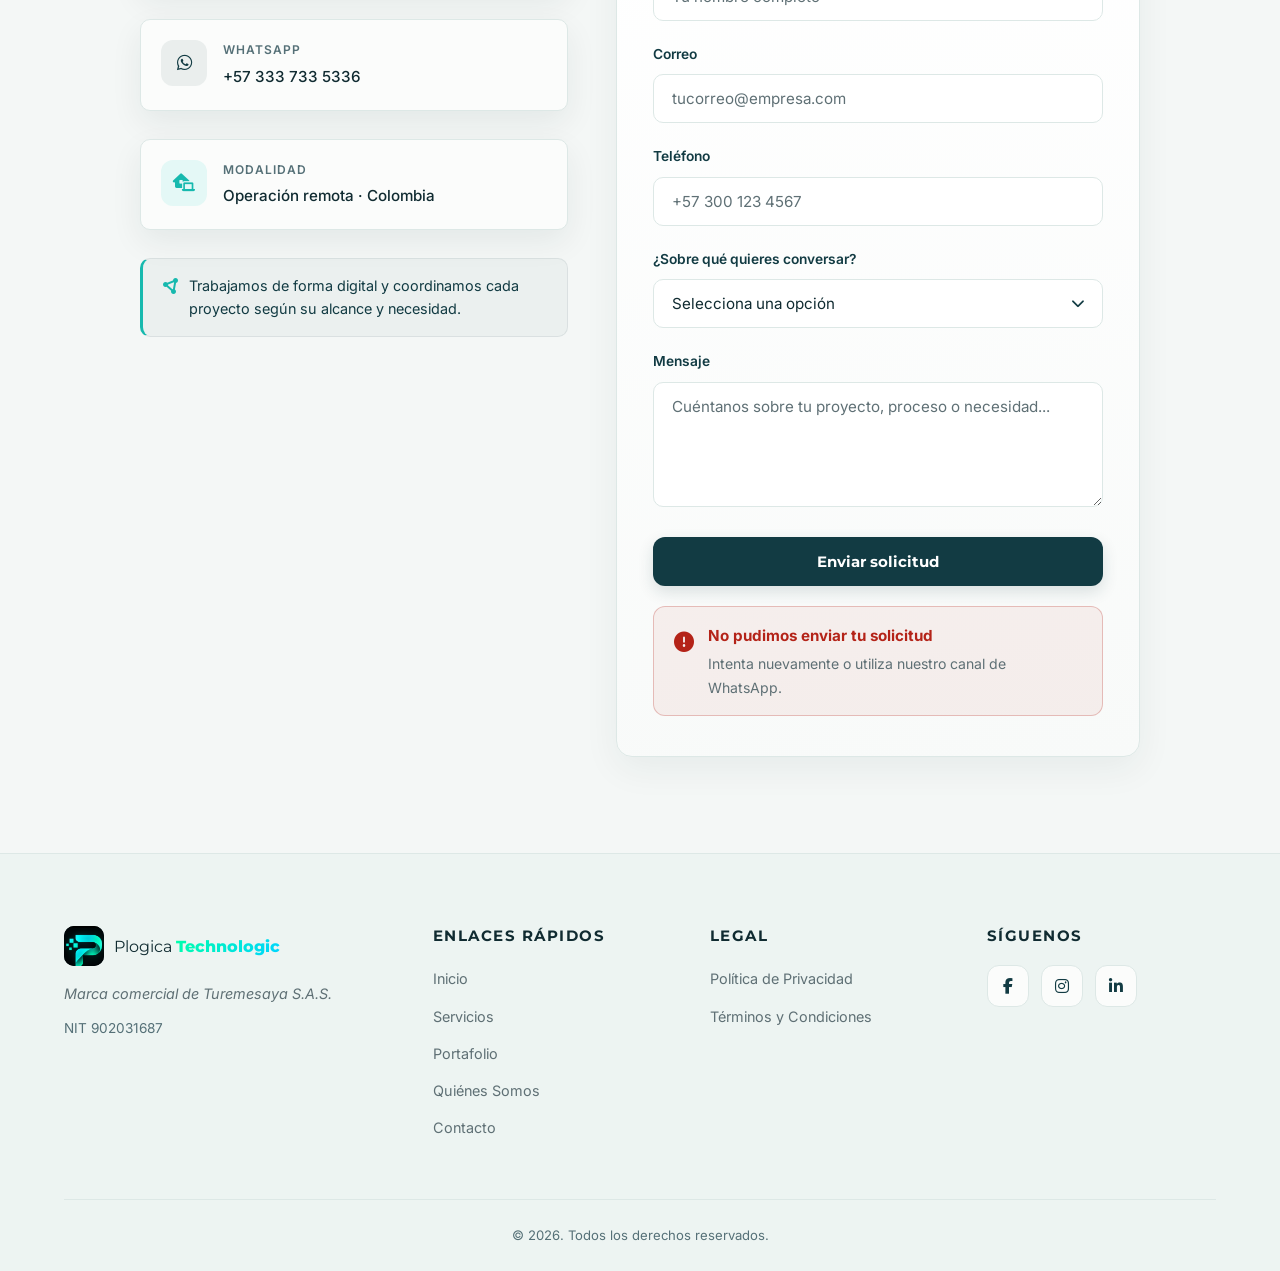
==== commit be0e70d7: "feat(about): renovar identidad y narrativa de Plogica" ====
--- a/index.html
+++ b/index.html
@@ -217,53 +217,128 @@
         ============================================ -->
         <section class="section about" id="quienes-somos">
             <div class="container">
-                <div class="section-heading">
+                <!-- 1. Encabezado de la sección -->
+                <div class="section-heading about-heading">
                     <span class="section-tag">Quiénes Somos</span>
-                    <h2 class="section-title">Más que tecnología, entendemos tu negocio</h2>
-                </div>
-
+                    <h2 class="section-title">Tecnología con propósito. Soluciones nacidas de problemas reales.</h2>
+                    <p class="section-subtitle">Plogica Technologic nace de una idea sencilla: la tecnología tiene valor cuando resuelve, conecta y hace posible algo que antes era más difícil.</p>
+                </div>
+
+                <!-- 2 & 4. Grid Principal: Manifiesto a la izquierda, Principios a la derecha -->
                 <div class="about-grid">
-                    <!-- Texto institucional real -->
-                    <div class="about-text">
-                        <p>
-                            En Plogica Technologic no somos solo desarrolladores; somos un equipo de estrategas
-                            digitales apasionados por resolver problemas reales. Sabemos que el mundo del software
-                            es inmenso y a veces abrumador, por eso nuestro enfoque es sencillo: escuchamos tu idea,
-                            la diseñamos y la convertimos en una herramienta funcional sin complicaciones.
-                        </p>
-                        <p>
-                            Lideramos el proceso de creación de tu proyecto mientras tú te enfocas en lo que mejor
-                            sabes hacer: hacer crecer tu empresa. Creemos en la tecnología como un medio, no como un fin,
-                            y nuestro compromiso es ser tu aliado en cada paso del camino.
-                        </p>
+                    <!-- Columna Izquierda: Manifiesto Editorial -->
+                    <div class="about-manifesto">
+                        <div class="manifesto-blocks">
+                            <article class="manifesto-item">
+                                <p class="manifesto-text">
+                                    No creemos en desarrollar por desarrollar. Primero entendemos el problema, después diseñamos la solución.
+                                </p>
+                            </article>
+
+                            <article class="manifesto-item">
+                                <p class="manifesto-text">
+                                    Construimos productos digitales, automatizaciones y sistemas conectados pensando en cómo funcionan en el mundo real.
+                                </p>
+                            </article>
+
+                            <article class="manifesto-item">
+                                <p class="manifesto-text">
+                                    Somos una empresa en evolución constante, con una visión puesta en la inteligencia aplicada, la automatización y las nuevas formas de construir tecnología.
+                                </p>
+                            </article>
+                        </div>
+
+                        <!-- 5. Frase de Identidad -->
+                        <div class="about-identity-callout">
+                            <blockquote class="identity-quote">
+                                Ideas que conectan oportunidades. Tecnología que las vuelve posibles.
+                            </blockquote>
+                        </div>
                     </div>
 
-                    <!-- Recuadro de formalidad: datos reales de la empresa -->
-                    <aside class="about-card" aria-label="Información legal de la empresa">
-                        <h3 class="about-card-title"><i class="fa-solid fa-building-shield"></i> Nuestra Empresa</h3>
-                        <ul class="about-card-list">
-                            <li>
-                                <span class="about-card-label">Razón Social</span>
-                                <span class="about-card-value">Turemesaya S.A.S.</span>
-                            </li>
-                            <li>
-                                <span class="about-card-label">NIT</span>
-                                <span class="about-card-value">902031687</span>
-                            </li>
-                            <li>
-                                <span class="about-card-label">Marca Comercial</span>
-                                <span class="about-card-value">Plogica Technologic</span>
-                            </li>
-                            <li>
-                                <span class="about-card-label">Correo</span>
-                                <a href="mailto:gerencia@turemesaya.com" class="about-card-value about-link">gerencia@turemesaya.com</a>
-                            </li>
-                            <li>
-                                <span class="about-card-label">WhatsApp</span>
-                                <a href="https://wa.me/573337335336" target="_blank" rel="noopener" class="about-card-value about-link">3337335336</a>
-                            </li>
-                        </ul>
-                    </aside>
+                    <!-- Columna Derecha: Nuestra forma de construir -->
+                    <div class="about-principles-wrapper">
+                        <div class="principles-header">
+                            <h3 class="principles-title">Nuestra forma de construir</h3>
+                        </div>
+
+                        <!-- Flujo de tres principios conectados sutilmente -->
+                        <div class="principles-flow" aria-label="Nuestra forma de construir">
+                            <div class="flow-track" aria-hidden="true"></div>
+
+                            <article class="principle-node">
+                                <div class="node-indicator" aria-hidden="true">
+                                    <span class="node-dot"></span>
+                                </div>
+                                <div class="node-content">
+                                    <div class="node-header">
+                                        <span class="node-num">01 ·</span>
+                                        <h4 class="node-title">Entender antes de construir</h4>
+                                    </div>
+                                    <p class="node-desc">Partimos de la necesidad real, no de una tecnología de moda.</p>
+                                </div>
+                            </article>
+
+                            <article class="principle-node">
+                                <div class="node-indicator" aria-hidden="true">
+                                    <span class="node-dot"></span>
+                                </div>
+                                <div class="node-content">
+                                    <div class="node-header">
+                                        <span class="node-num">02 ·</span>
+                                        <h4 class="node-title">Construir para evolucionar</h4>
+                                    </div>
+                                    <p class="node-desc">Pensamos cada producto como algo que puede crecer, adaptarse y mejorar.</p>
+                                </div>
+                            </article>
+
+                            <article class="principle-node">
+                                <div class="node-indicator" aria-hidden="true">
+                                    <span class="node-dot"></span>
+                                </div>
+                                <div class="node-content">
+                                    <div class="node-header">
+                                        <span class="node-num">03 ·</span>
+                                        <h4 class="node-title">Tecnología útil</h4>
+                                    </div>
+                                    <p class="node-desc">La innovación solo tiene sentido si genera una mejora concreta.</p>
+                                </div>
+                            </article>
+                        </div>
+                    </div>
+                </div>
+
+                <!-- 7. Bloque inferior de tres conceptos (Áreas de Enfoque) -->
+                <div class="about-focus-areas">
+                    <article class="focus-area-card">
+                        <div class="focus-area-icon" aria-hidden="true">
+                            <i class="fa-solid fa-code"></i>
+                        </div>
+                        <h4 class="focus-area-tag">SOFTWARE</h4>
+                        <p class="focus-area-desc">Productos digitales construidos según necesidades reales.</p>
+                    </article>
+
+                    <article class="focus-area-card">
+                        <div class="focus-area-icon" aria-hidden="true">
+                            <i class="fa-solid fa-gears"></i>
+                        </div>
+                        <h4 class="focus-area-tag">AUTOMATIZACIÓN</h4>
+                        <p class="focus-area-desc">Procesos más ágiles mediante tecnología aplicada.</p>
+                    </article>
+
+                    <article class="focus-area-card">
+                        <div class="focus-area-icon" aria-hidden="true">
+                            <i class="fa-solid fa-lightbulb"></i>
+                        </div>
+                        <h4 class="focus-area-tag">INNOVACIÓN</h4>
+                        <p class="focus-area-desc">Exploración constante de nuevas capacidades.</p>
+                    </article>
+                </div>
+
+                <!-- 6. Línea corporativa discreta -->
+                <div class="about-corporate-note">
+                    <span class="corp-bullet" aria-hidden="true"></span>
+                    <p>Plogica Technologic · Marca comercial de Turemesaya S.A.S.</p>
                 </div>
             </div>
         </section>
--- a/css/pages/home.css
+++ b/css/pages/home.css
@@ -1,4 +1,4 @@
-/* ========================================================================== 
+/* ==========================================================================
    ESTILOS ESPECÍFICOS DE LA PÁGINA DE INICIO
    ========================================================================== */
 .hero {
@@ -202,106 +202,278 @@
     gap: 28px;
 }
 
+/* ==========================================================================
+   SECCIÓN QUIÉNES SOMOS - ENFOQUE EDITORIAL Y TECNOLÓGICO
+   ========================================================================== */
 .about {
-    background: var(--bg-main);
+    background: linear-gradient(180deg, var(--bg-main) 0%, #EDF4F2 50%, var(--bg-main) 100%);
+    position: relative;
+    overflow: hidden;
+}
+
+.about-heading {
+    max-width: 860px;
+    margin-bottom: 60px;
 }
 
 .about-grid {
     display: grid;
-    grid-template-columns: 1.2fr 0.8fr;
-    gap: 56px;
+    grid-template-columns: 1.15fr 0.85fr;
+    gap: 60px;
     align-items: start;
-    max-width: 1050px;
+    max-width: 1120px;
     margin: 0 auto;
 }
 
-.about-text p {
+/* Columna Izquierda: Manifiesto Editorial */
+.about-manifesto {
+    display: flex;
+    flex-direction: column;
+    gap: 36px;
+}
+
+.manifesto-blocks {
+    display: flex;
+    flex-direction: column;
+    gap: 24px;
+}
+
+.manifesto-item {
+    position: relative;
+    padding-left: 22px;
+    border-left: 2px solid rgba(var(--color-accent-2-rgb), 0.35);
+    transition: border-color var(--transition);
+}
+
+.manifesto-item:hover {
+    border-color: var(--brand-aqua-deep);
+}
+
+.manifesto-text {
+    font-family: var(--font-body);
+    font-size: 1.05rem;
+    font-weight: 450;
+    line-height: 1.75;
+    color: var(--text-main);
+    margin: 0;
+}
+
+.manifesto-item:first-child .manifesto-text {
+    font-size: 1.14rem;
+    font-weight: 600;
+    color: var(--brand-petrol);
+    line-height: 1.65;
+}
+
+/* Frase de Identidad Callout */
+.about-identity-callout {
+    padding: 24px 28px;
+    background: linear-gradient(135deg, rgba(255, 255, 255, 0.95) 0%, rgba(244, 249, 248, 0.88) 100%);
+    border: 1px solid var(--border-soft);
+    border-left: 4px solid var(--brand-aqua-deep);
+    border-radius: var(--radius-sm);
+    box-shadow: 0 6px 22px rgba(16, 43, 49, 0.04);
+}
+
+.identity-quote {
+    font-family: var(--font-title);
+    font-size: 1.06rem;
+    font-weight: 700;
+    font-style: normal;
+    color: var(--brand-petrol);
+    line-height: 1.55;
+    letter-spacing: -0.01em;
+    margin: 0;
+}
+
+/* Columna Derecha: Nuestra forma de construir */
+.about-principles-wrapper {
+    background: linear-gradient(175deg, #FFFFFF 0%, #F8FAF9 100%);
+    border: 1px solid var(--border-soft);
+    border-radius: var(--radius);
+    padding: 40px 34px;
+    box-shadow: 0 10px 32px rgba(16, 43, 49, 0.05), inset 0 1px 0 rgba(255, 255, 255, 0.95);
+    position: relative;
+}
+
+.principles-header {
+    margin-bottom: 32px;
+    padding-bottom: 16px;
+    border-bottom: 1px solid var(--border-soft);
+}
+
+.principles-title {
+    font-size: 1.3rem;
+    font-weight: 700;
+    color: var(--brand-petrol);
+    line-height: 1.3;
+}
+
+/* Flujo de tres principios conectados sutilmente */
+.principles-flow {
+    position: relative;
+    display: flex;
+    flex-direction: column;
+    gap: 32px;
+}
+
+.flow-track {
+    position: absolute;
+    top: 20px;
+    bottom: 24px;
+    left: 17px;
+    width: 2px;
+    background: linear-gradient(180deg, var(--brand-aqua-deep) 0%, rgba(var(--color-accent-rgb), 0.28) 100%);
+    z-index: 1;
+}
+
+.principle-node {
+    position: relative;
+    z-index: 2;
+    display: flex;
+    align-items: flex-start;
+    gap: 20px;
+}
+
+.node-indicator {
+    width: 36px;
+    height: 36px;
+    flex-shrink: 0;
+    background: #FFFFFF;
+    border: 2px solid var(--brand-aqua-deep);
+    border-radius: 50%;
+    display: flex;
+    align-items: center;
+    justify-content: center;
+    box-shadow: 0 0 0 4px rgba(var(--color-accent-rgb), 0.12);
+    transition: transform var(--transition), box-shadow var(--transition);
+}
+
+.node-dot {
+    width: 10px;
+    height: 10px;
+    background: var(--brand-petrol);
+    border-radius: 50%;
+    transition: background-color var(--transition);
+}
+
+.principle-node:hover .node-indicator {
+    transform: scale(1.12);
+    box-shadow: 0 0 0 6px rgba(var(--color-accent-rgb), 0.22);
+}
+
+.principle-node:hover .node-dot {
+    background: var(--brand-aqua-deep);
+}
+
+.node-content {
+    flex-grow: 1;
+}
+
+.node-header {
+    display: flex;
+    align-items: baseline;
+    gap: 8px;
+    margin-bottom: 6px;
+}
+
+.node-num {
+    font-family: var(--font-title);
+    font-size: 0.88rem;
+    font-weight: 800;
+    color: var(--brand-aqua-deep);
+    letter-spacing: 0.05em;
+    flex-shrink: 0;
+}
+
+.node-title {
+    font-size: 1.05rem;
+    font-weight: 700;
+    color: var(--text-main);
+    line-height: 1.35;
+}
+
+.node-desc {
+    font-size: 0.92rem;
     color: var(--text-muted);
-    font-size: 1.02rem;
-    line-height: 1.85;
-    margin-bottom: 20px;
-}
-
-.about-text p:first-child::first-letter {
+    line-height: 1.6;
+    margin: 0;
+}
+
+/* Bloque Inferior: 3 Áreas de Enfoque */
+.about-focus-areas {
+    display: grid;
+    grid-template-columns: repeat(3, 1fr);
+    gap: 24px;
+    max-width: 1120px;
+    margin: 64px auto 0;
+}
+
+.focus-area-card {
+    background: linear-gradient(170deg, #FFFFFF 0%, #F9FBFB 100%);
+    border: 1px solid var(--border-soft);
+    border-radius: var(--radius-sm);
+    padding: 28px 24px;
+    transition: transform var(--transition), border-color var(--transition), box-shadow var(--transition);
+    box-shadow: 0 4px 18px rgba(16, 43, 49, 0.03);
+}
+
+.focus-area-card:hover {
+    transform: translateY(-4px);
+    border-color: rgba(var(--color-accent-2-rgb), 0.40);
+    box-shadow: 0 12px 28px rgba(18, 59, 67, 0.07);
+}
+
+.focus-area-icon {
+    font-size: 1.3rem;
+    color: var(--brand-aqua-deep);
+    margin-bottom: 14px;
+}
+
+.focus-area-tag {
     font-family: var(--font-title);
-    font-size: 2.4rem;
+    font-size: 0.88rem;
     font-weight: 800;
-    color: var(--color-accent);
-    float: left;
-    line-height: 1;
-    padding-right: 8px;
-}
-
-.about-card {
-    background: var(--bg-surface);
-    border: 1px solid rgba(var(--color-accent-2-rgb), 0.30);
-    border-radius: var(--radius);
-    padding: 36px 32px;
-    box-shadow: var(--shadow-card);
-    position: relative;
-    overflow: hidden;
-}
-
-.about-card::before {
-    content: '';
-    position: absolute;
-    top: 0;
-    left: 0;
-    width: 100%;
-    height: 3px;
-    background: linear-gradient(90deg, var(--brand-aqua-deep), var(--brand-aqua));
-}
-
-.about-card-title {
+    letter-spacing: 1.6px;
+    color: var(--brand-petrol);
+    margin-bottom: 8px;
+}
+
+.focus-area-desc {
+    font-size: 0.92rem;
+    color: var(--text-muted);
+    line-height: 1.6;
+    margin: 0;
+}
+
+/* Línea corporativa discreta */
+.about-corporate-note {
     display: flex;
     align-items: center;
-    gap: 12px;
-    font-size: 1.2rem;
-    margin-bottom: 28px;
-    color: var(--brand-petrol);
-}
-
-.about-card-title i {
-    font-size: 1.2rem;
-}
-
-.about-card-list li {
-    display: flex;
-    flex-direction: column;
-    gap: 2px;
-    padding: 14px 0;
-    border-bottom: 1px solid var(--border-soft);
-}
-
-.about-card-list li:last-child {
-    border-bottom: none;
-    padding-bottom: 0;
-}
-
-.about-card-label {
-    font-size: 0.72rem;
+    justify-content: center;
+    gap: 10px;
+    max-width: 600px;
+    margin: 48px auto 0;
+    padding-top: 24px;
+    border-top: 1px solid rgba(221, 232, 230, 0.7);
+    text-align: center;
+}
+
+.corp-bullet {
+    width: 6px;
+    height: 6px;
+    border-radius: 50%;
+    background: var(--brand-aqua-deep);
+    flex-shrink: 0;
+}
+
+.about-corporate-note p {
+    font-family: var(--font-title);
+    font-size: 0.84rem;
     font-weight: 600;
-    letter-spacing: 1.5px;
-    text-transform: uppercase;
     color: var(--text-muted);
-}
-
-.about-card-value {
-    font-family: var(--font-title);
-    font-size: 1.02rem;
-    font-weight: 600;
-    color: var(--text-main);
-}
-
-.about-link {
-    font-family: var(--font-body);
-    font-weight: 500;
-    color: var(--brand-aqua-deep);
-}
-
-.about-link:hover {
-    color: var(--brand-petrol);
-    text-decoration: underline;
+    letter-spacing: 0.02em;
+    margin: 0;
 }
 
 .portfolio {
--- a/css/responsive.css
+++ b/css/responsive.css
@@ -9,6 +9,11 @@
     .services-grid {
         grid-template-columns: repeat(2, 1fr);
         gap: 24px;
+    }
+
+    .about-focus-areas {
+        grid-template-columns: repeat(3, 1fr);
+        gap: 20px;
     }
 
     .about-grid {
@@ -112,6 +117,28 @@
         gap: 20px;
     }
 
+    .about-heading {
+        margin-bottom: 40px;
+    }
+
+    .about-principles-wrapper {
+        padding: 32px 24px;
+    }
+
+    .about-focus-areas {
+        grid-template-columns: 1fr;
+        gap: 16px;
+        margin-top: 40px;
+    }
+
+    .about-identity-callout {
+        padding: 18px 20px;
+    }
+
+    .identity-quote {
+        font-size: 0.98rem;
+    }
+
     .services-editorial {
         font-size: 0.88rem;
         padding: 9px 16px;
@@ -193,8 +220,21 @@
         padding: 28px 22px 24px;
     }
 
-    .about-card {
-        padding: 28px 22px;
+    .about-principles-wrapper {
+        padding: 26px 18px;
+    }
+
+    .principle-node {
+        gap: 14px;
+    }
+
+    .node-indicator {
+        width: 32px;
+        height: 32px;
+    }
+
+    .flow-track {
+        left: 15px;
     }
 
     .portfolio-body {
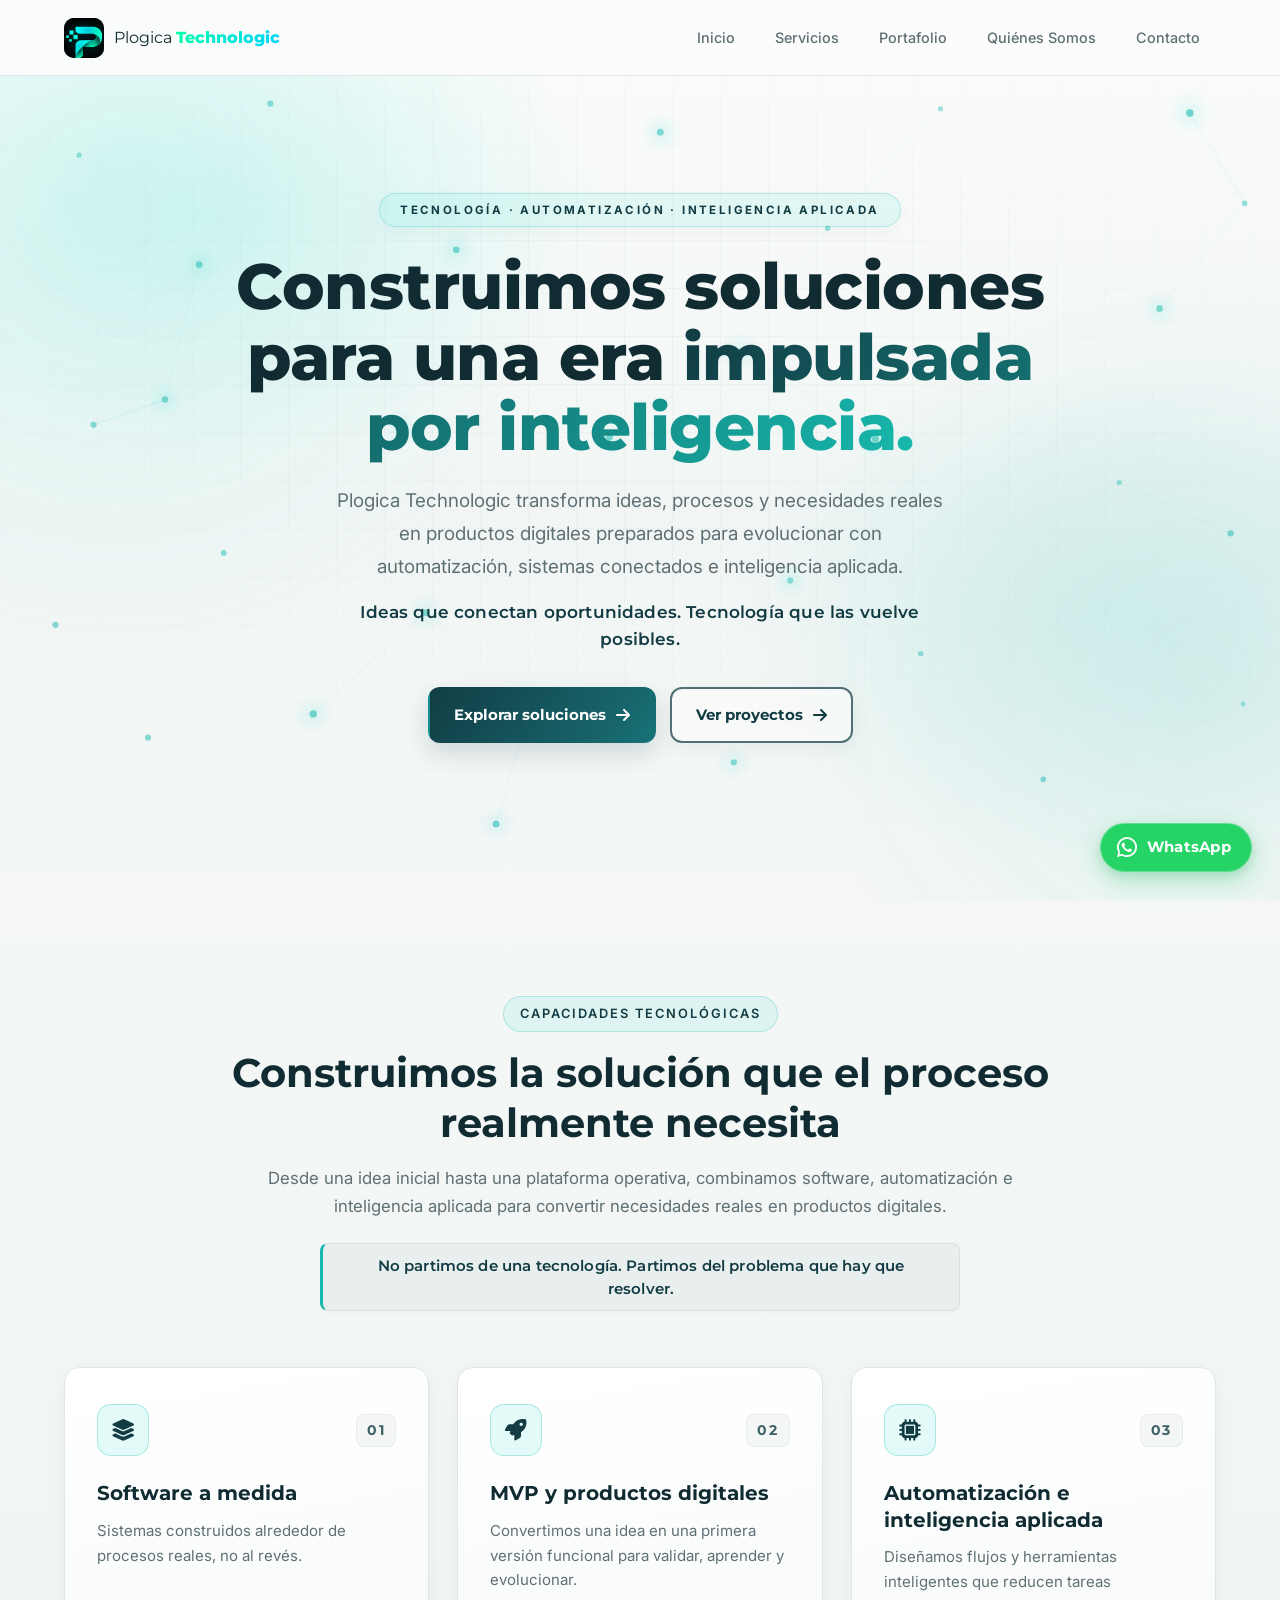
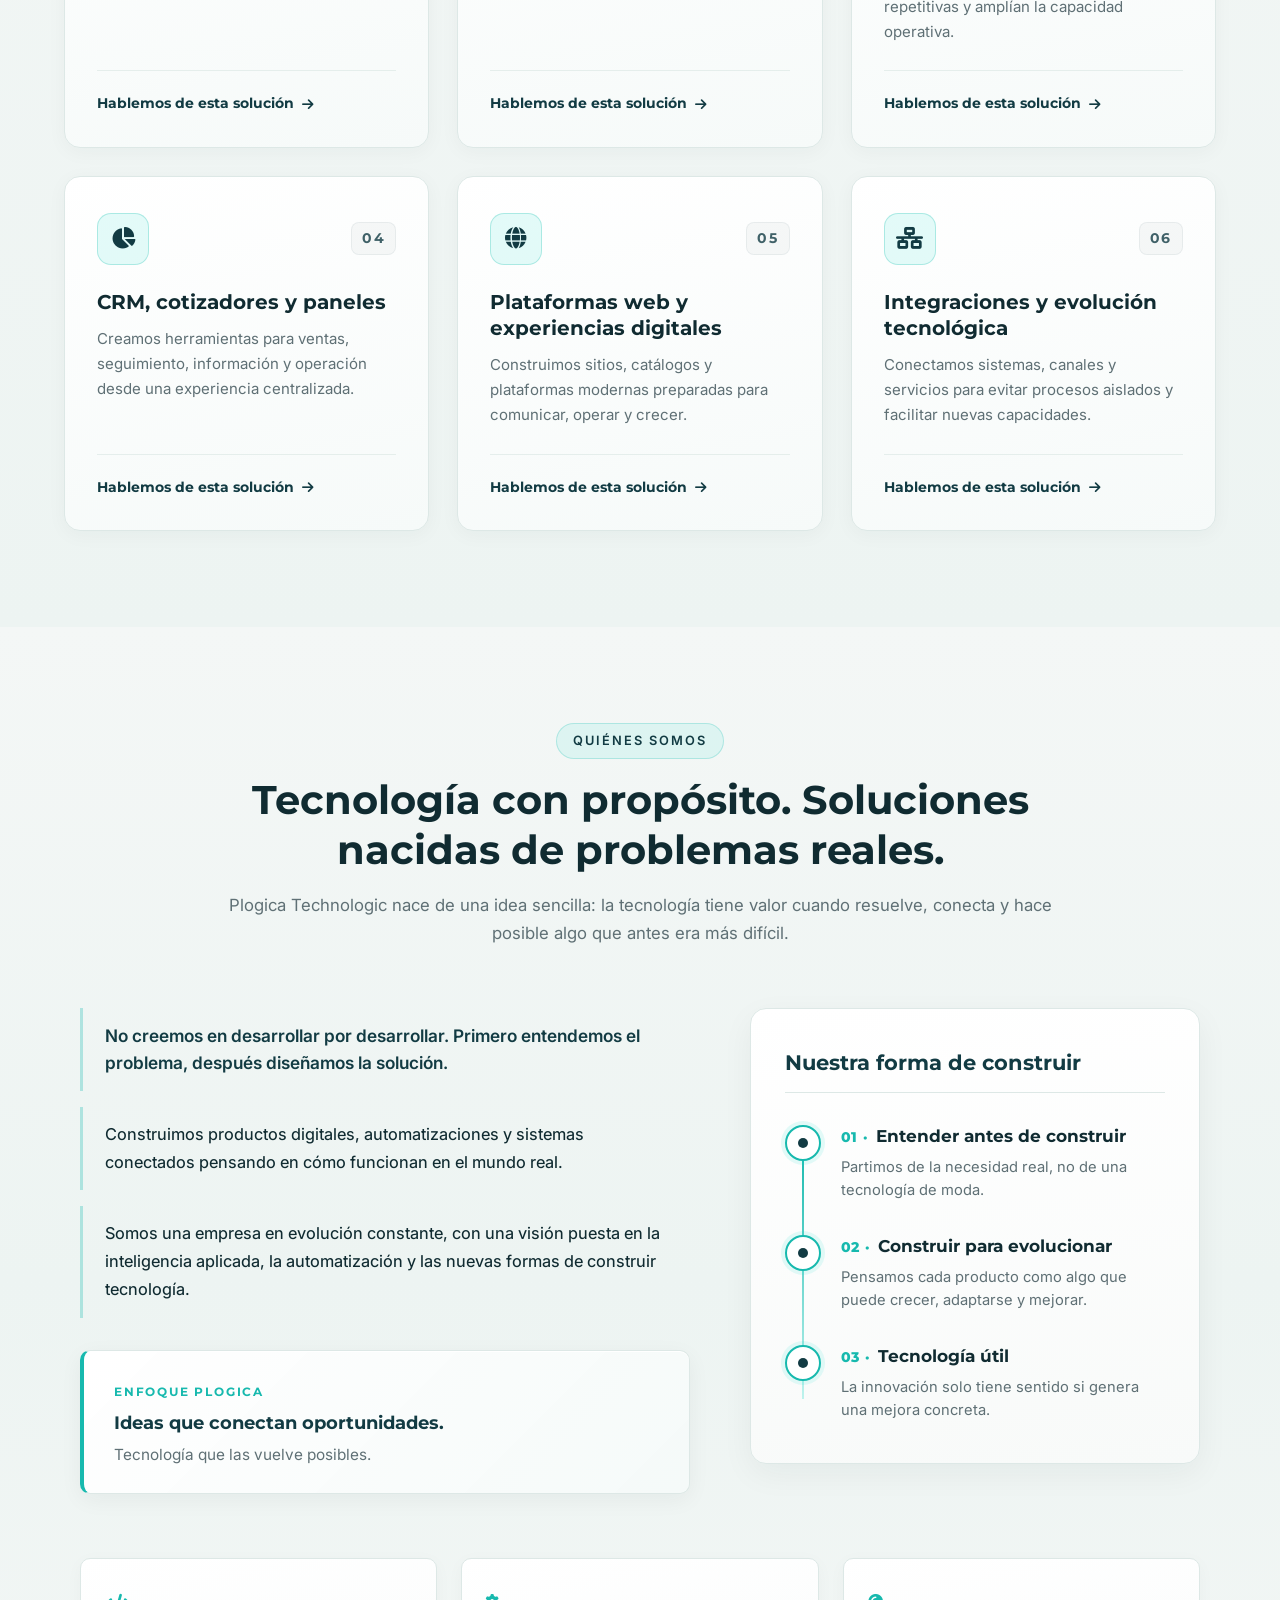
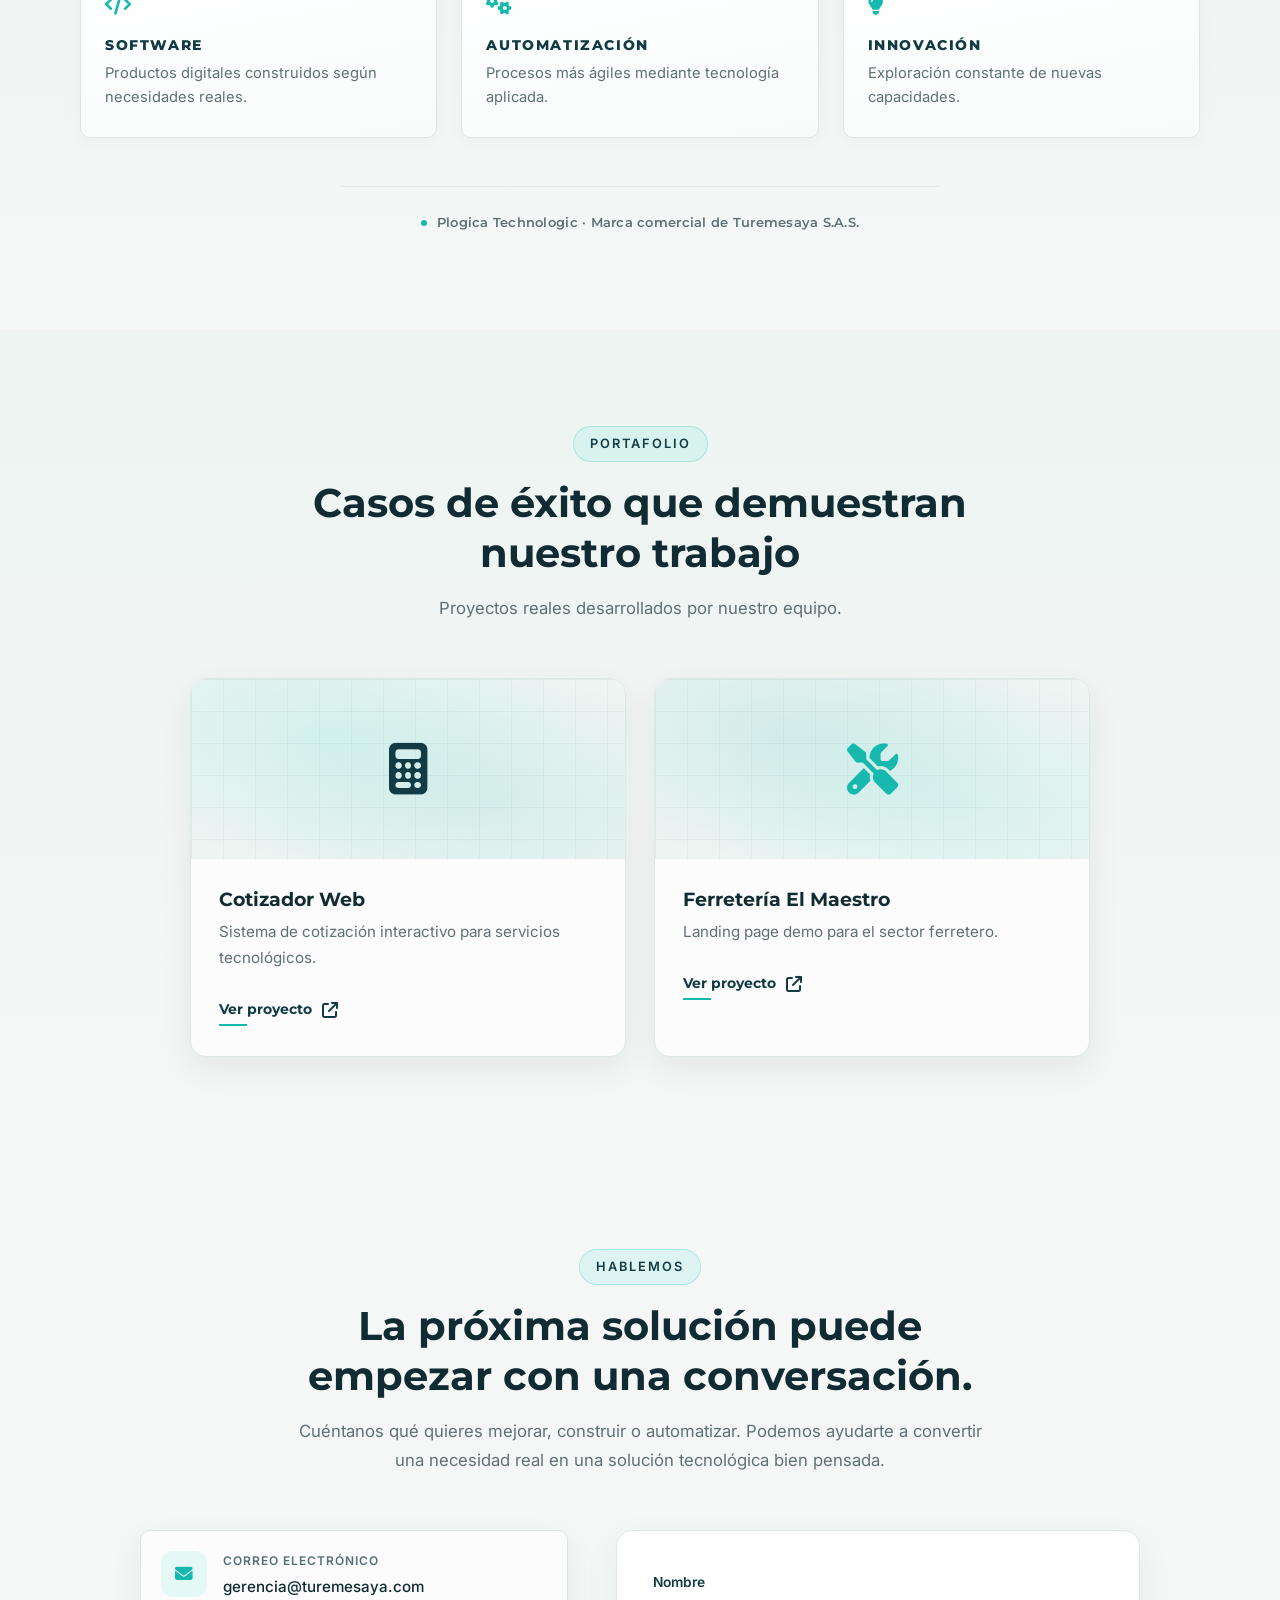
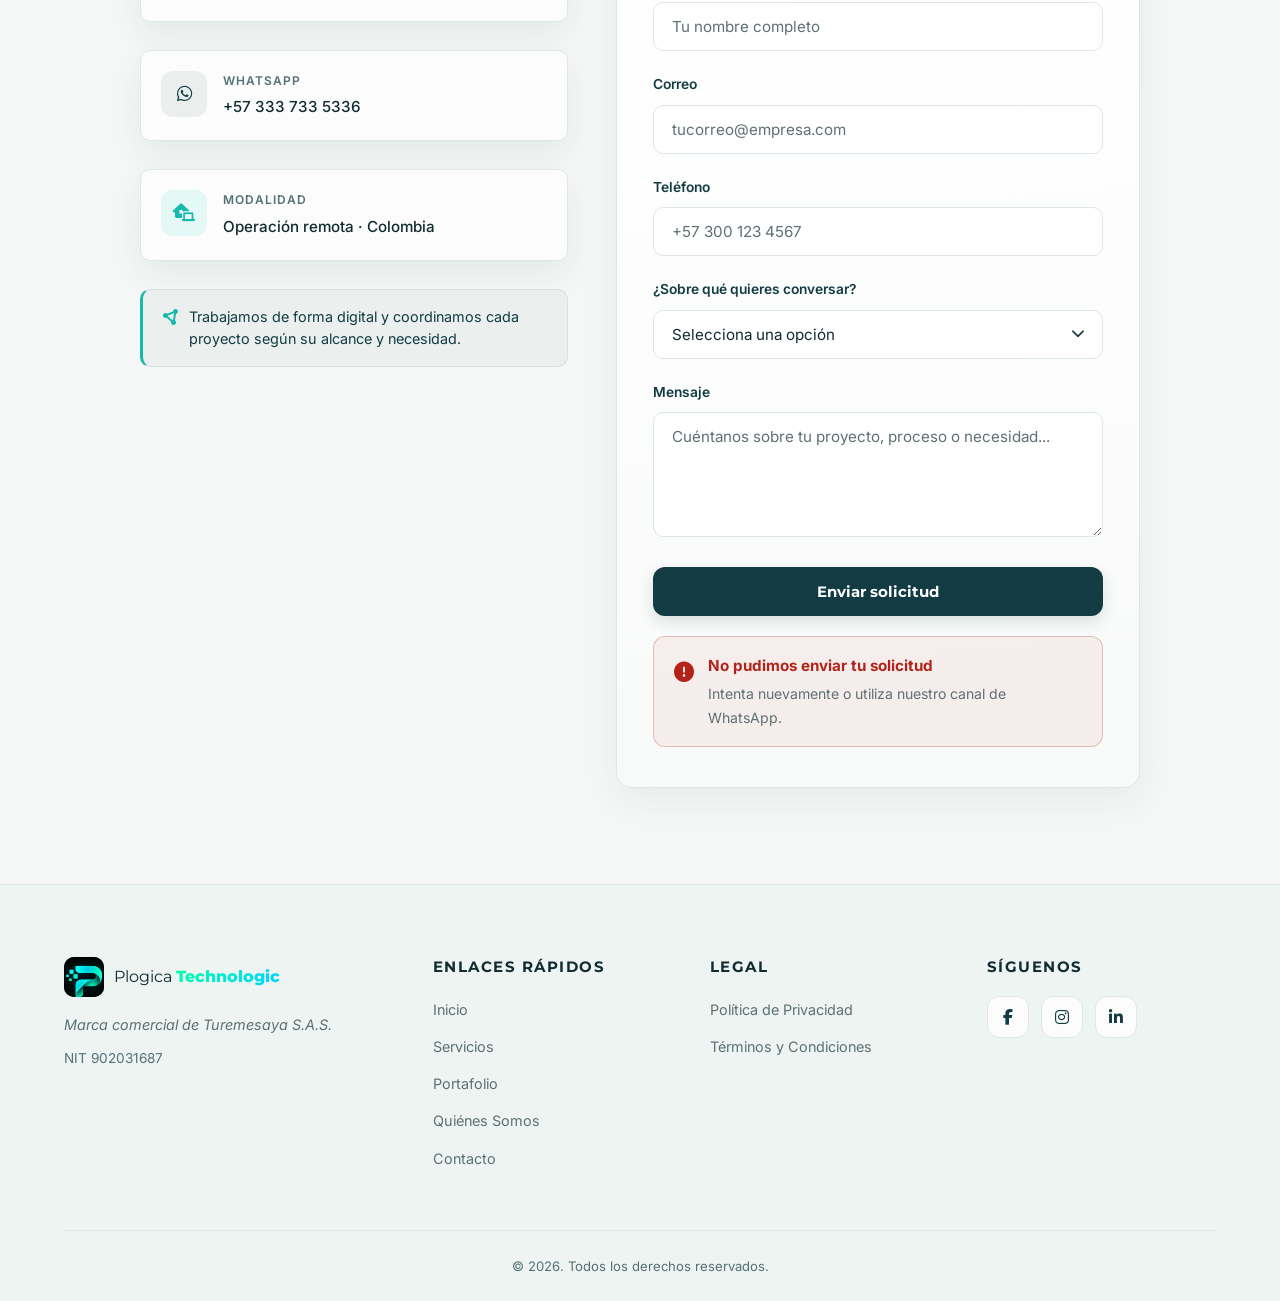
==== commit 3e4c7f9e: "feat(about): hacer interactivo el manifiesto de Plogica" ====
--- a/index.html
+++ b/index.html
@@ -228,31 +228,33 @@
                 <div class="about-grid">
                     <!-- Columna Izquierda: Manifiesto Editorial -->
                     <div class="about-manifesto">
-                        <div class="manifesto-blocks">
-                            <article class="manifesto-item">
+                        <div class="manifesto-blocks" role="group" aria-label="Manifiesto editorial interactivo">
+                            <button type="button" class="manifesto-item" data-manifesto="1" aria-controls="aboutDynamicPanel" aria-expanded="false" aria-label="Ver detalle: No creemos en desarrollar por desarrollar">
                                 <p class="manifesto-text">
                                     No creemos en desarrollar por desarrollar. Primero entendemos el problema, después diseñamos la solución.
                                 </p>
-                            </article>
-
-                            <article class="manifesto-item">
+                            </button>
+
+                            <button type="button" class="manifesto-item" data-manifesto="2" aria-controls="aboutDynamicPanel" aria-expanded="false" aria-label="Ver detalle: Construimos productos digitales, automatizaciones y sistemas conectados pensando en cómo funcionan en el mundo real">
                                 <p class="manifesto-text">
                                     Construimos productos digitales, automatizaciones y sistemas conectados pensando en cómo funcionan en el mundo real.
                                 </p>
-                            </article>
-
-                            <article class="manifesto-item">
+                            </button>
+
+                            <button type="button" class="manifesto-item" data-manifesto="3" aria-controls="aboutDynamicPanel" aria-expanded="false" aria-label="Ver detalle: Somos una empresa en evolución constante, con una visión puesta en la inteligencia aplicada, la automatización y las nuevas formas de construir tecnología">
                                 <p class="manifesto-text">
                                     Somos una empresa en evolución constante, con una visión puesta en la inteligencia aplicada, la automatización y las nuevas formas de construir tecnología.
                                 </p>
-                            </article>
-                        </div>
-
-                        <!-- 5. Frase de Identidad -->
-                        <div class="about-identity-callout">
-                            <blockquote class="identity-quote">
-                                Ideas que conectan oportunidades. Tecnología que las vuelve posibles.
-                            </blockquote>
+                            </button>
+                        </div>
+
+                        <!-- 5. Panel Dinámico Interactivo -->
+                        <div class="about-identity-callout" id="aboutDynamicPanel" role="region" aria-live="polite" aria-atomic="true" aria-label="Detalle interactivo del manifiesto">
+                            <div class="panel-inner">
+                                <span class="panel-tag" id="panelTag">ENFOQUE PLOGICA</span>
+                                <h4 class="panel-title" id="panelTitle">Ideas que conectan oportunidades.</h4>
+                                <p class="panel-desc" id="panelDesc">Tecnología que las vuelve posibles.</p>
+                            </div>
                         </div>
                     </div>
 
--- a/css/pages/home.css
+++ b/css/pages/home.css
@@ -225,64 +225,123 @@
     margin: 0 auto;
 }
 
-/* Columna Izquierda: Manifiesto Editorial */
+/* Columna Izquierda: Manifiesto Editorial Interactivo */
 .about-manifesto {
     display: flex;
     flex-direction: column;
-    gap: 36px;
+    gap: 32px;
 }
 
 .manifesto-blocks {
     display: flex;
     flex-direction: column;
-    gap: 24px;
+    gap: 16px;
 }
 
 .manifesto-item {
     position: relative;
-    padding-left: 22px;
-    border-left: 2px solid rgba(var(--color-accent-2-rgb), 0.35);
-    transition: border-color var(--transition);
+    display: block;
+    width: 100%;
+    text-align: left;
+    background: transparent;
+    border: none;
+    border-left: 3px solid rgba(var(--color-accent-2-rgb), 0.30);
+    padding: 14px 18px 14px 22px;
+    border-radius: 0 var(--radius-sm) var(--radius-sm) 0;
+    cursor: pointer;
+    transition: background-color var(--transition), border-color var(--transition), transform var(--transition), box-shadow var(--transition);
 }
 
 .manifesto-item:hover {
-    border-color: var(--brand-aqua-deep);
+    border-left-color: var(--brand-aqua-deep);
+    background: rgba(var(--color-accent-rgb), 0.06);
+    transform: translateX(3px);
+}
+
+.manifesto-item:focus-visible {
+    outline: 2px solid var(--brand-aqua-deep);
+    outline-offset: 2px;
+}
+
+.manifesto-item.active {
+    border-left-color: var(--brand-aqua-deep);
+    border-left-width: 4px;
+    background: linear-gradient(90deg, rgba(var(--color-accent-rgb), 0.12) 0%, rgba(255, 255, 255, 0.5) 100%);
+    box-shadow: 0 4px 16px rgba(16, 43, 49, 0.04);
 }
 
 .manifesto-text {
     font-family: var(--font-body);
-    font-size: 1.05rem;
+    font-size: 1.02rem;
     font-weight: 450;
-    line-height: 1.75;
+    line-height: 1.7;
     color: var(--text-main);
     margin: 0;
+    transition: color var(--transition), font-weight var(--transition);
 }
 
 .manifesto-item:first-child .manifesto-text {
-    font-size: 1.14rem;
+    font-size: 1.08rem;
     font-weight: 600;
     color: var(--brand-petrol);
-    line-height: 1.65;
-}
-
-/* Frase de Identidad Callout */
+    line-height: 1.6;
+}
+
+.manifesto-item.active .manifesto-text {
+    color: var(--brand-petrol);
+    font-weight: 600;
+}
+
+/* Panel Dinámico Interactivo */
 .about-identity-callout {
-    padding: 24px 28px;
-    background: linear-gradient(135deg, rgba(255, 255, 255, 0.95) 0%, rgba(244, 249, 248, 0.88) 100%);
+    padding: 26px 30px;
+    background: linear-gradient(135deg, rgba(255, 255, 255, 0.98) 0%, #F5FAF9 100%);
     border: 1px solid var(--border-soft);
     border-left: 4px solid var(--brand-aqua-deep);
     border-radius: var(--radius-sm);
-    box-shadow: 0 6px 22px rgba(16, 43, 49, 0.04);
-}
-
-.identity-quote {
-    font-family: var(--font-title);
-    font-size: 1.06rem;
+    box-shadow: 0 6px 22px rgba(16, 43, 49, 0.05), inset 0 1px 0 rgba(255, 255, 255, 0.95);
+    min-height: 125px;
+    display: flex;
+    flex-direction: column;
+    justify-content: center;
+}
+
+.panel-inner {
+    transition: opacity 160ms ease, transform 160ms ease;
+    opacity: 1;
+    transform: translateY(0);
+}
+
+.about-identity-callout.is-transitioning .panel-inner {
+    opacity: 0;
+    transform: translateY(4px);
+}
+
+.panel-tag {
+    display: inline-block;
+    font-family: var(--font-title);
+    font-size: 0.72rem;
     font-weight: 700;
-    font-style: normal;
-    color: var(--brand-petrol);
-    line-height: 1.55;
-    letter-spacing: -0.01em;
+    letter-spacing: 1.8px;
+    text-transform: uppercase;
+    color: var(--brand-aqua-deep);
+    margin-bottom: 8px;
+}
+
+.panel-title {
+    font-family: var(--font-title);
+    font-size: 1.15rem;
+    font-weight: 700;
+    color: var(--brand-petrol);
+    line-height: 1.4;
+    margin: 0 0 6px 0;
+}
+
+.panel-desc {
+    font-family: var(--font-body);
+    font-size: 0.96rem;
+    color: var(--text-muted);
+    line-height: 1.65;
     margin: 0;
 }
 
--- a/css/responsive.css
+++ b/css/responsive.css
@@ -75,6 +75,15 @@
         padding-bottom: 72px;
     }
 
+    .panel-inner {
+        transition: none !important;
+        transform: none !important;
+    }
+
+    .manifesto-item:hover {
+        transform: none !important;
+    }
+
     .hero-bg::before {
         opacity: 0.62;
     }
@@ -132,11 +141,15 @@
     }
 
     .about-identity-callout {
-        padding: 18px 20px;
-    }
-
-    .identity-quote {
-        font-size: 0.98rem;
+        padding: 20px 22px;
+    }
+
+    .panel-title {
+        font-size: 1.05rem;
+    }
+
+    .panel-desc {
+        font-size: 0.92rem;
     }
 
     .services-editorial {
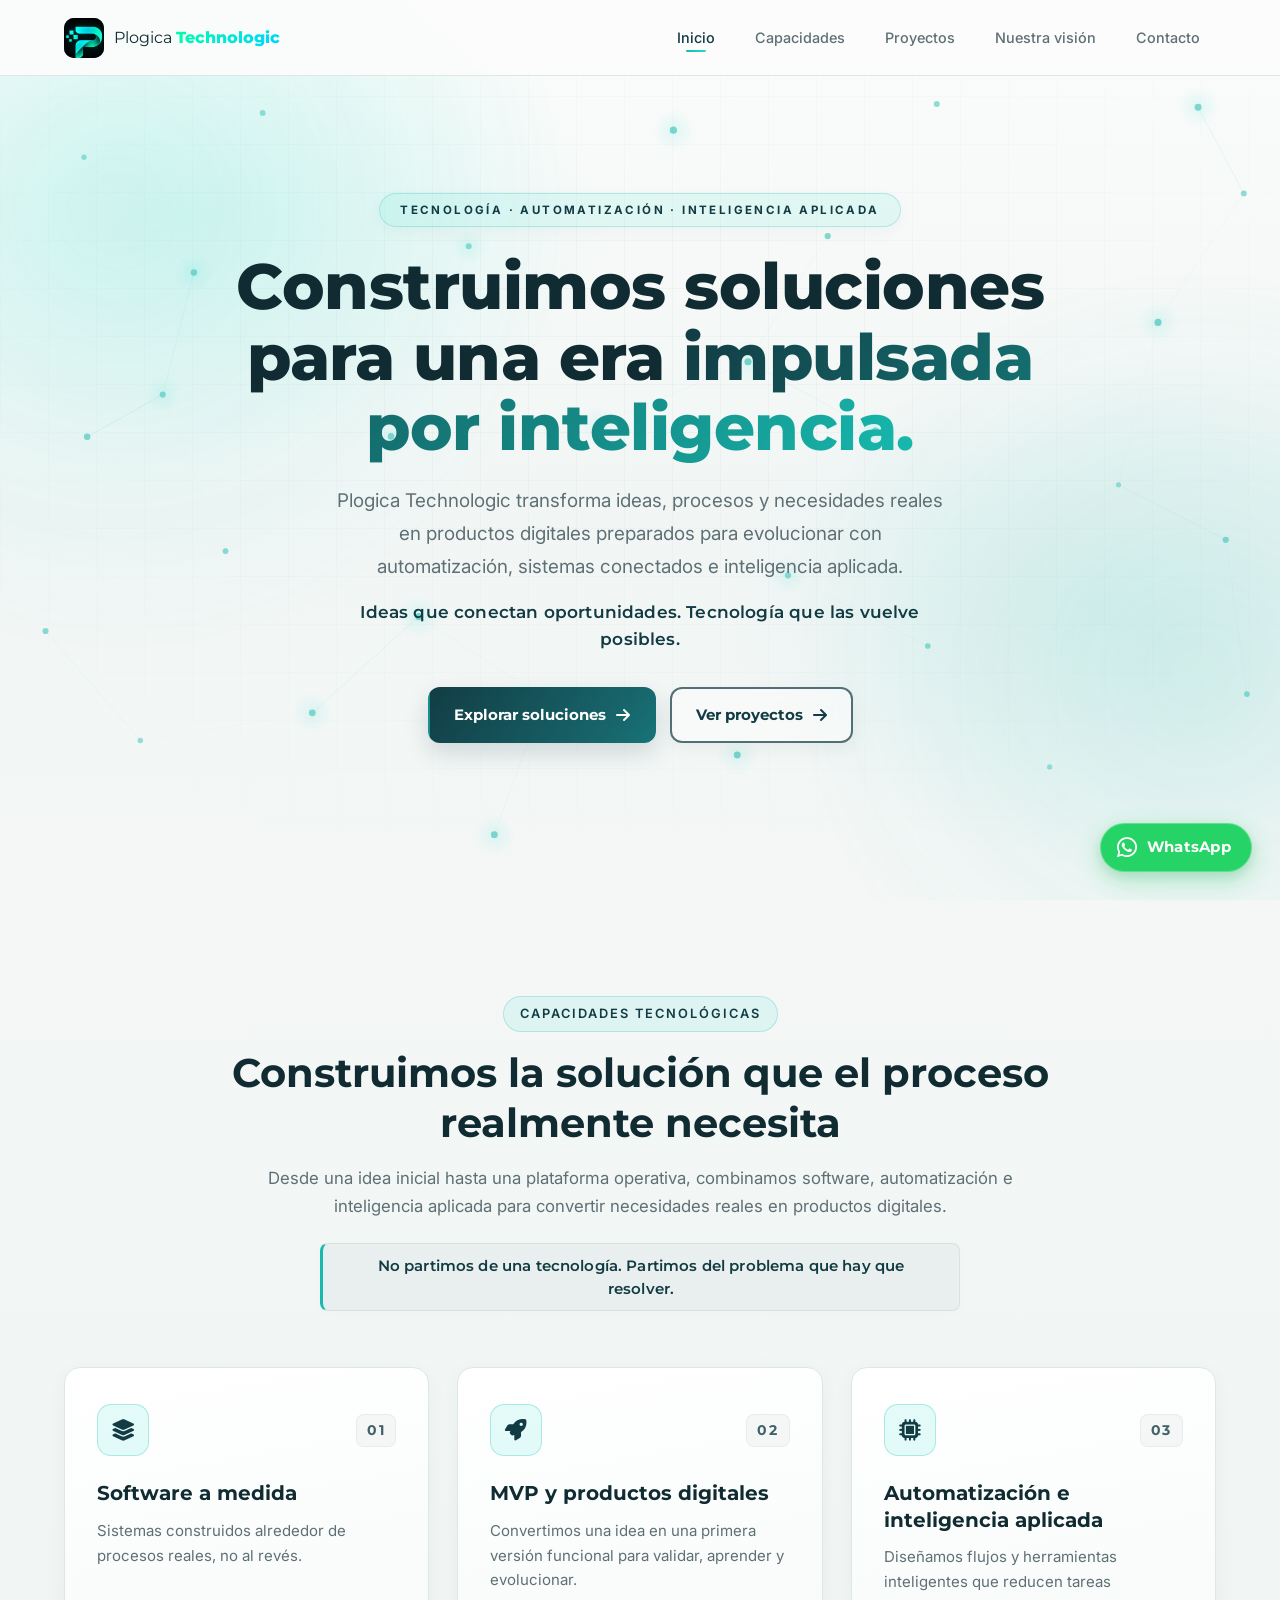
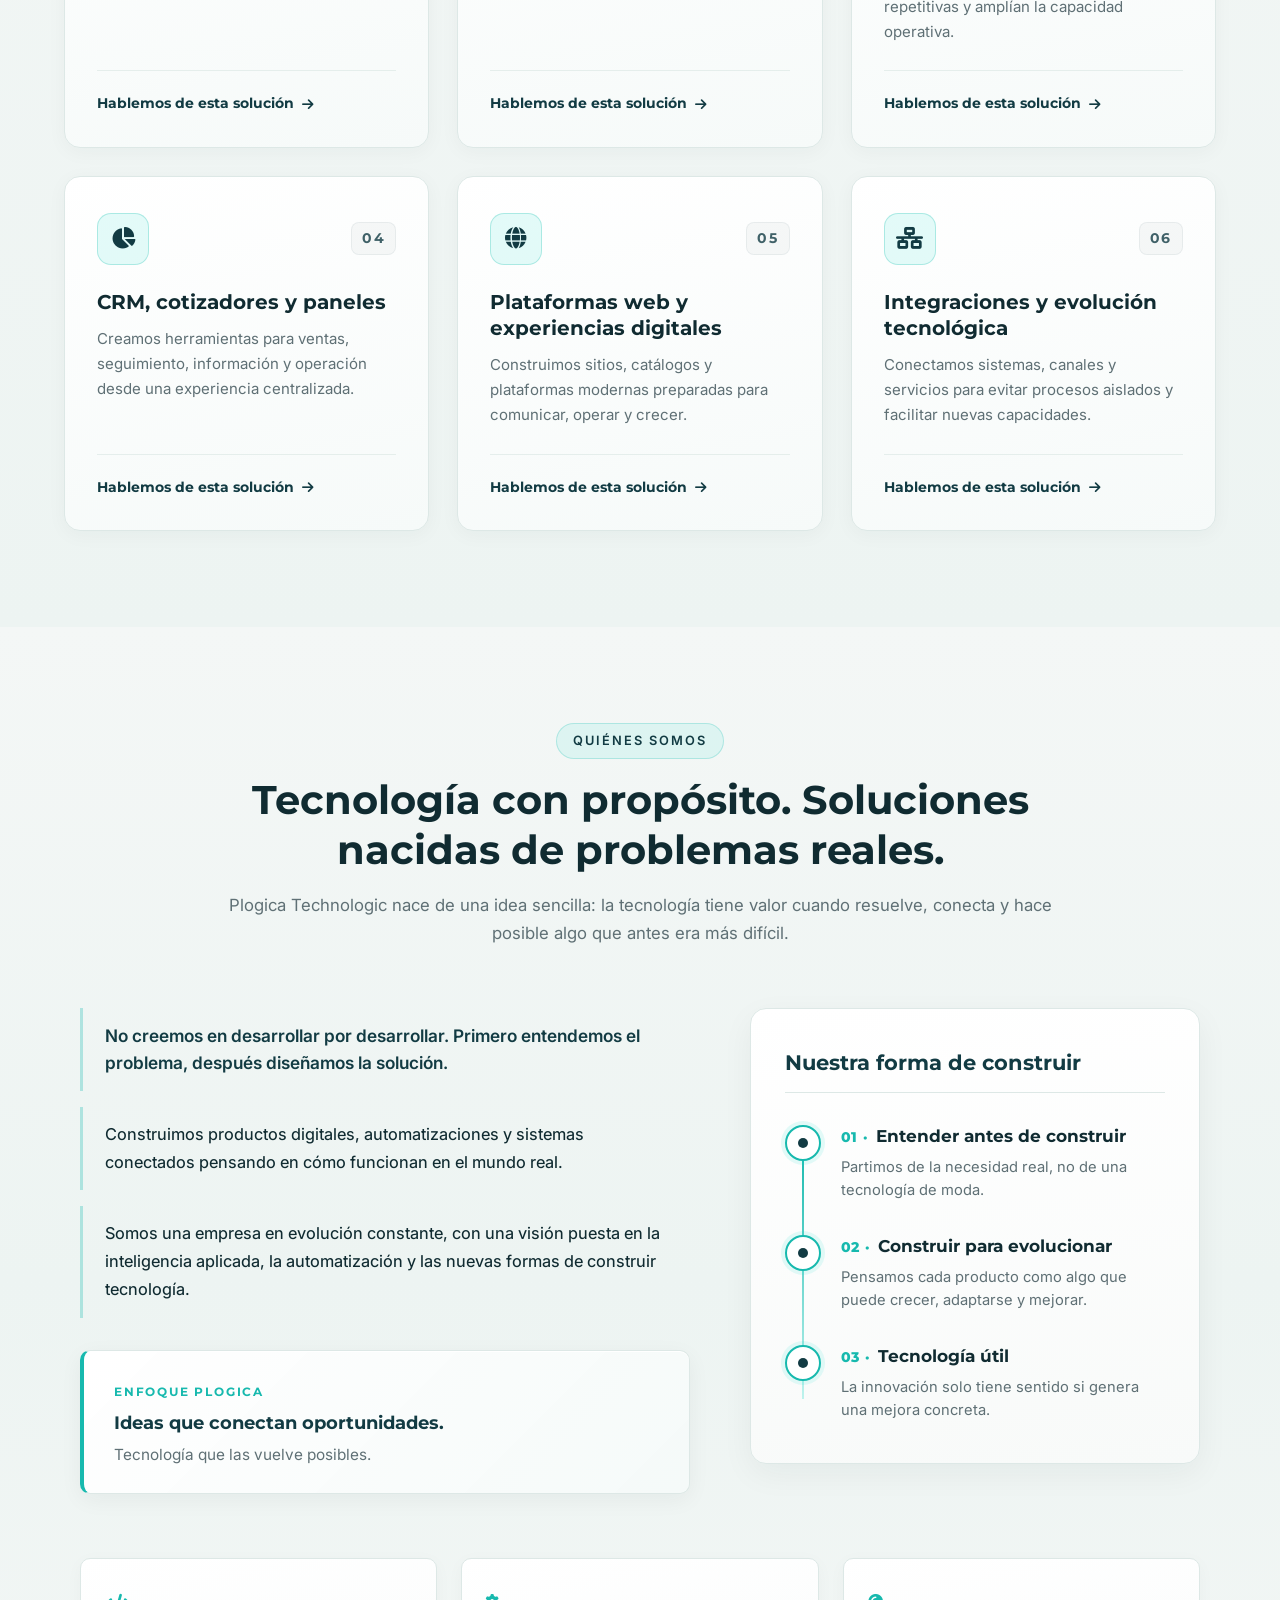
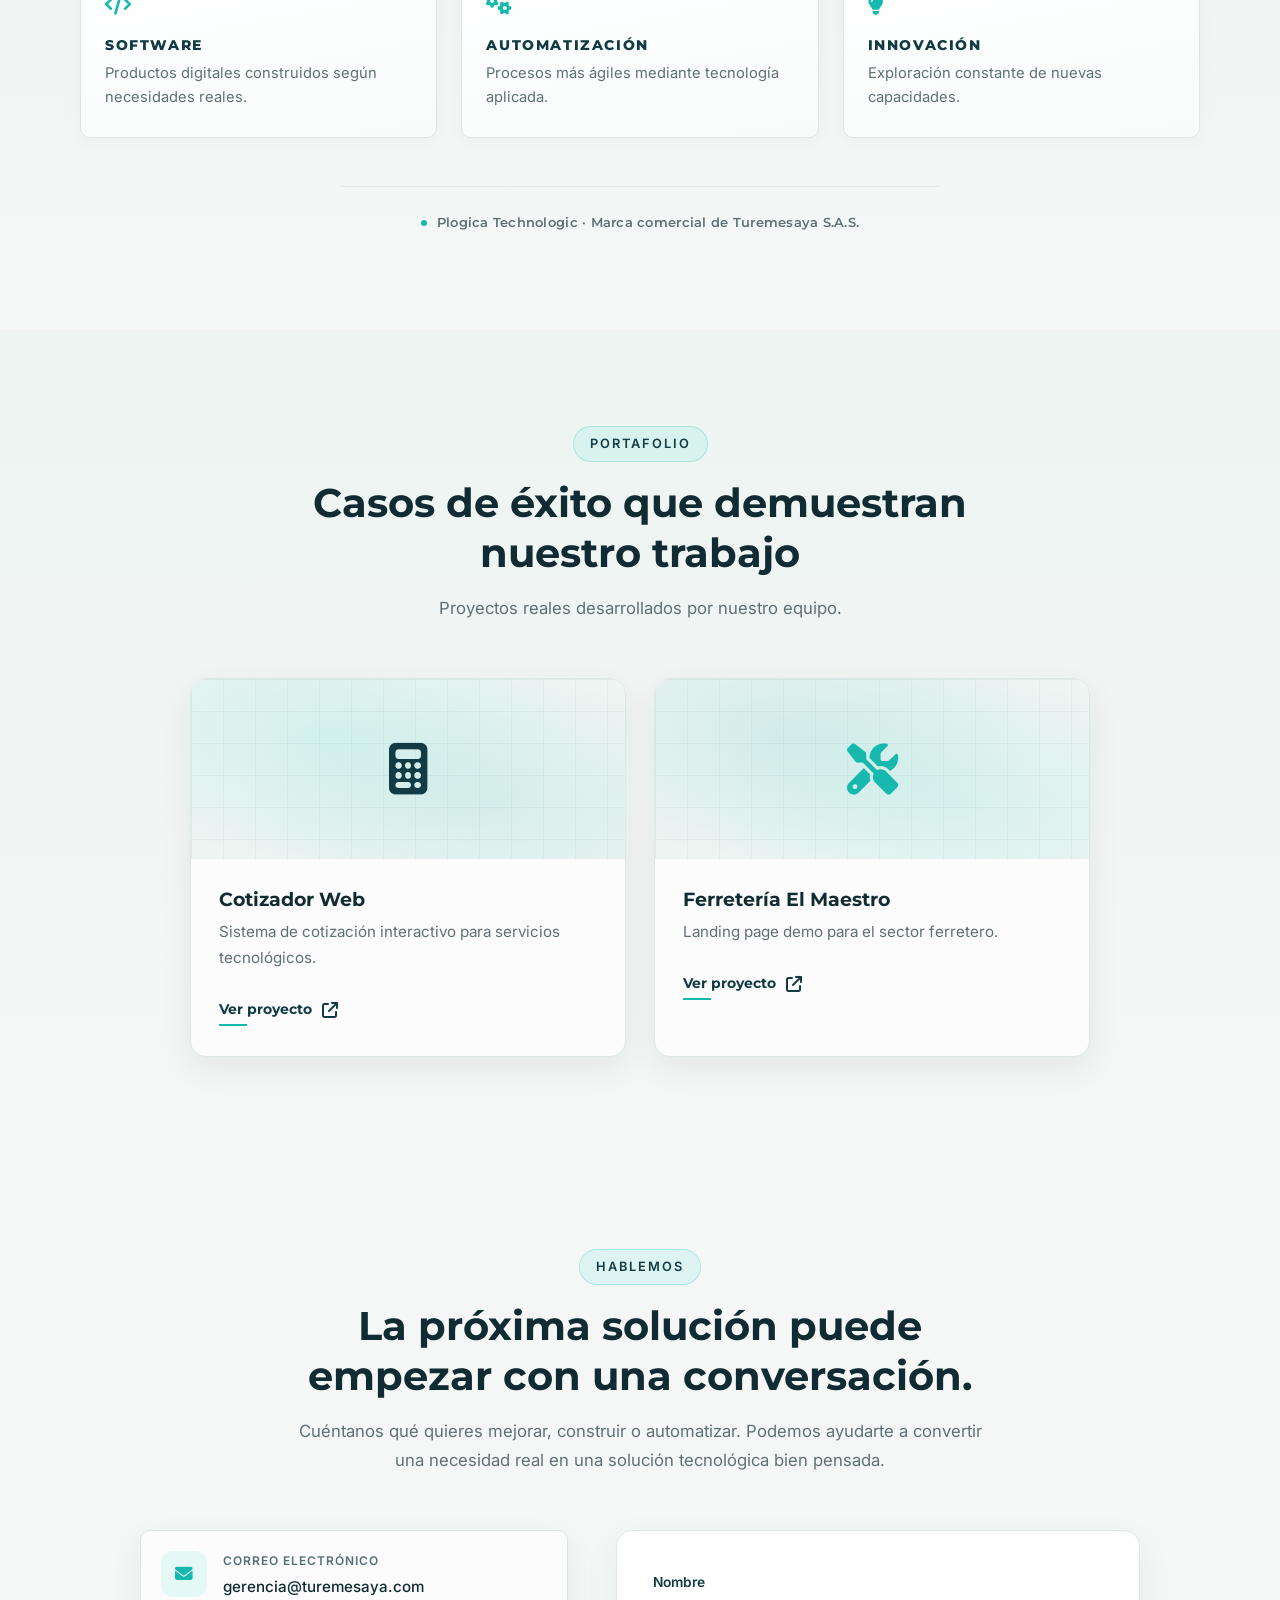
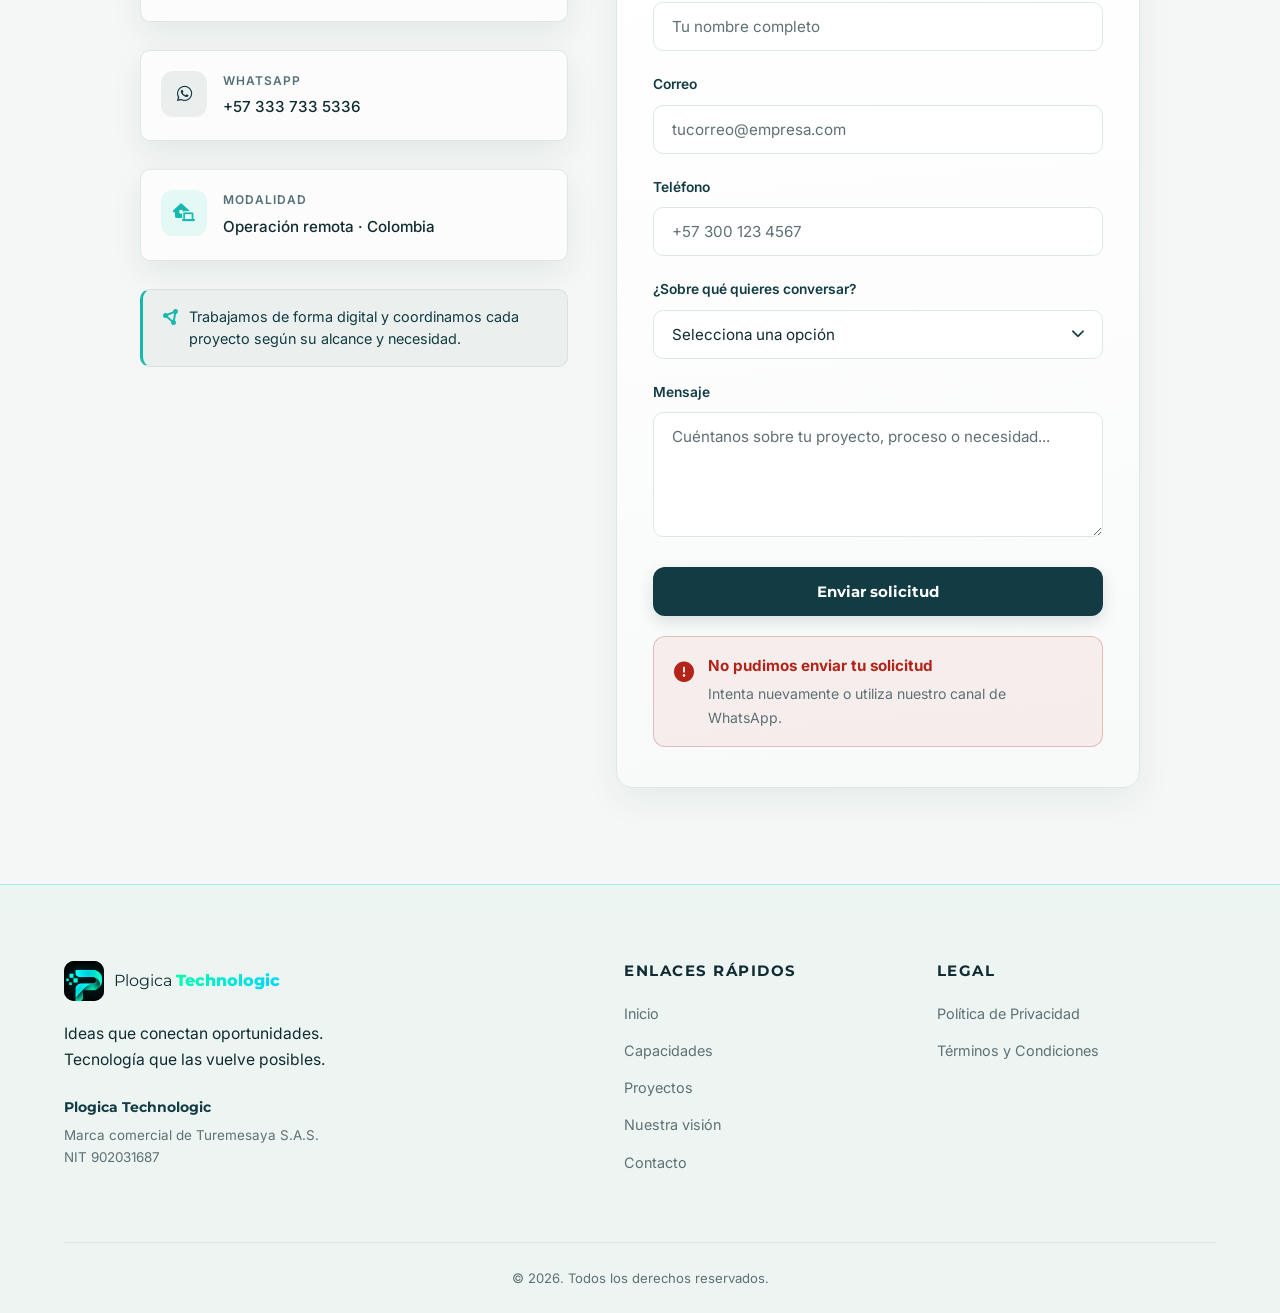
==== commit 7ba0093f: "feat(layout): alinear navegacion y renovar footer de Plogica" ====
--- a/index.html
+++ b/index.html
@@ -47,9 +47,9 @@
             <!-- Menú de navegación -->
             <ul class="nav-menu" id="navMenu">
                 <li><a href="#inicio" class="nav-link active">Inicio</a></li>
-                <li><a href="#servicios" class="nav-link">Servicios</a></li>
-                <li><a href="#portafolio" class="nav-link">Portafolio</a></li>
-                <li><a href="#quienes-somos" class="nav-link">Quiénes Somos</a></li>
+                <li><a href="#servicios" class="nav-link">Capacidades</a></li>
+                <li><a href="#portafolio" class="nav-link">Proyectos</a></li>
+                <li><a href="#quienes-somos" class="nav-link">Nuestra visión</a></li>
                 <li><a href="#contacto" class="nav-link">Contacto</a></li>
             </ul>
         </nav>
@@ -507,8 +507,10 @@
                         <span class="logo-icon"><img src="assets/logos/Logo_Universal_Plogica.jpeg" alt="" aria-hidden="true"></span>
                         <span class="logo-text">Plogica <strong>Technologic</strong></span>
                     </a>
-                    <p class="footer-tagline">Marca comercial de Turemesaya S.A.S.</p>
-                    <p class="footer-legal">NIT 902031687</p>
+                    <p class="footer-tagline">Ideas que conectan oportunidades. Tecnología que las vuelve posibles.</p>
+                    <p class="footer-corporate-name">Plogica Technologic</p>
+                    <p class="footer-corporate-detail">Marca comercial de Turemesaya S.A.S.</p>
+                    <p class="footer-corporate-detail">NIT 902031687</p>
                 </div>
 
                 <!-- Columna: Enlaces rápidos -->
@@ -516,9 +518,9 @@
                     <h4 class="footer-title">Enlaces Rápidos</h4>
                     <ul class="footer-links">
                         <li><a href="#inicio">Inicio</a></li>
-                        <li><a href="#servicios">Servicios</a></li>
-                        <li><a href="#portafolio">Portafolio</a></li>
-                        <li><a href="#quienes-somos">Quiénes Somos</a></li>
+                        <li><a href="#servicios">Capacidades</a></li>
+                        <li><a href="#portafolio">Proyectos</a></li>
+                        <li><a href="#quienes-somos">Nuestra visión</a></li>
                         <li><a href="#contacto">Contacto</a></li>
                     </ul>
                 </div>
@@ -530,17 +532,6 @@
                         <li><a href="privacidad.html">Política de Privacidad</a></li>
                         <li><a href="terminos.html">Términos y Condiciones</a></li>
                     </ul>
-                </div>
-
-                <!-- Columna: Redes sociales -->
-                <div class="footer-col">
-                    <h4 class="footer-title">Síguenos</h4>
-                    <div class="footer-social">
-                        <!-- CAMBIAR ENLACES DE REDES SOCIALES AQUÍ -->
-                        <a href="#" class="social-link" aria-label="Facebook" target="_blank" rel="noopener"><i class="fa-brands fa-facebook-f"></i></a>
-                        <a href="#" class="social-link" aria-label="Instagram" target="_blank" rel="noopener"><i class="fa-brands fa-instagram"></i></a>
-                        <a href="#" class="social-link" aria-label="LinkedIn" target="_blank" rel="noopener"><i class="fa-brands fa-linkedin-in"></i></a>
-                    </div>
                 </div>
 
             </div>
--- a/css/components.css
+++ b/css/components.css
@@ -729,32 +729,42 @@
 }
 
 .footer {
-    background: var(--bg-surface-soft);
-    border-top: 1px solid var(--border-soft);
-    padding: 72px 0 0;
+    background: linear-gradient(180deg, #EDF5F3 0%, var(--bg-surface-soft) 100%);
+    border-top: 1px solid rgba(var(--color-accent-rgb), 0.35);
+    padding: 76px 0 0;
 }
 
 .footer-grid {
     display: grid;
-    grid-template-columns: 1.4fr 1fr 1fr 1fr;
-    gap: 48px;
-    padding-bottom: 48px;
+    grid-template-columns: minmax(280px, 1.6fr) minmax(150px, 0.8fr) minmax(180px, 0.9fr);
+    gap: 64px;
+    padding-bottom: 56px;
 }
 
 .footer-brand .logo-footer {
-    margin-bottom: 16px;
+    margin-bottom: 20px;
 }
 
 .footer-tagline {
+    max-width: 340px;
+    font-size: 0.98rem;
+    color: var(--text-main);
+    line-height: 1.65;
+    margin-bottom: 22px;
+}
+
+.footer-corporate-name {
+    font-family: var(--font-title);
     font-size: 0.9rem;
-    color: var(--color-gray);
-    font-style: italic;
-    margin-bottom: 10px;
-}
-
-.footer-legal {
-    font-size: 0.85rem;
-    color: var(--color-gray-dark);
+    font-weight: 700;
+    color: var(--brand-petrol);
+    margin-bottom: 6px;
+}
+
+.footer-corporate-detail {
+    font-size: 0.84rem;
+    color: var(--text-muted);
+    line-height: 1.6;
 }
 
 .footer-title {
@@ -772,37 +782,12 @@
 
 .footer-links a {
     font-size: 0.9rem;
-    color: var(--color-gray);
+    color: var(--text-muted);
+    transition: color var(--transition), transform var(--transition);
 }
 
 .footer-links a:hover {
     color: var(--brand-aqua-deep);
-}
-
-.footer-social {
-    display: flex;
-    gap: 12px;
-}
-
-.social-link {
-    width: 42px;
-    height: 42px;
-    display: flex;
-    align-items: center;
-    justify-content: center;
-    font-size: 1rem;
-    color: var(--brand-petrol);
-    background: var(--bg-surface);
-    border: 1px solid var(--border-soft);
-    border-radius: 12px;
-    transition: all var(--transition);
-}
-
-.social-link:hover {
-    color: var(--brand-petrol);
-    background: rgba(var(--color-accent-rgb), 0.14);
-    border-color: var(--brand-aqua-deep);
-    transform: translateY(-2px);
 }
 
 .footer-bottom {
@@ -813,5 +798,5 @@
 
 .footer-bottom p {
     font-size: 0.82rem;
-    color: var(--color-gray-dark);
-}
+    color: var(--text-muted);
+}
--- a/css/responsive.css
+++ b/css/responsive.css
@@ -182,10 +182,6 @@
         text-align: center;
     }
 
-    .footer-social {
-        justify-content: center;
-    }
-
     .footer-brand .logo-footer {
         justify-content: center;
     }
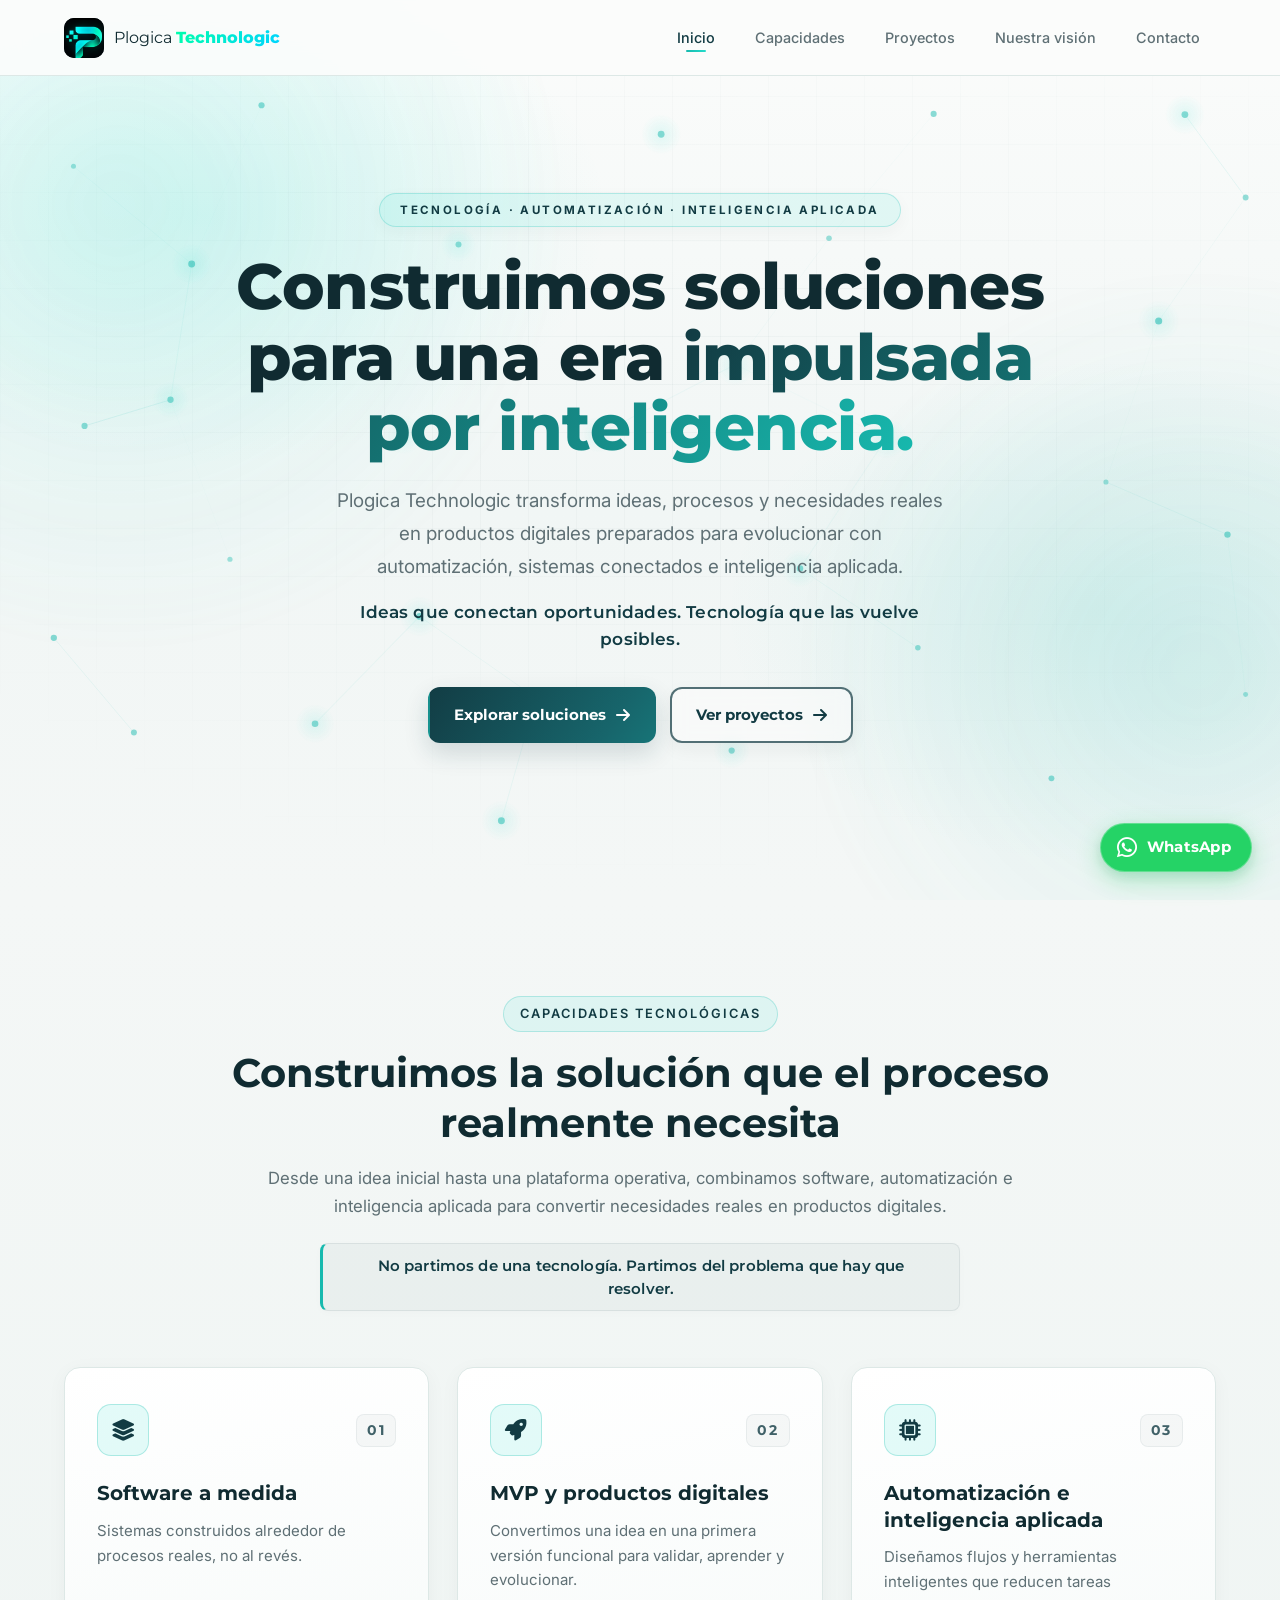
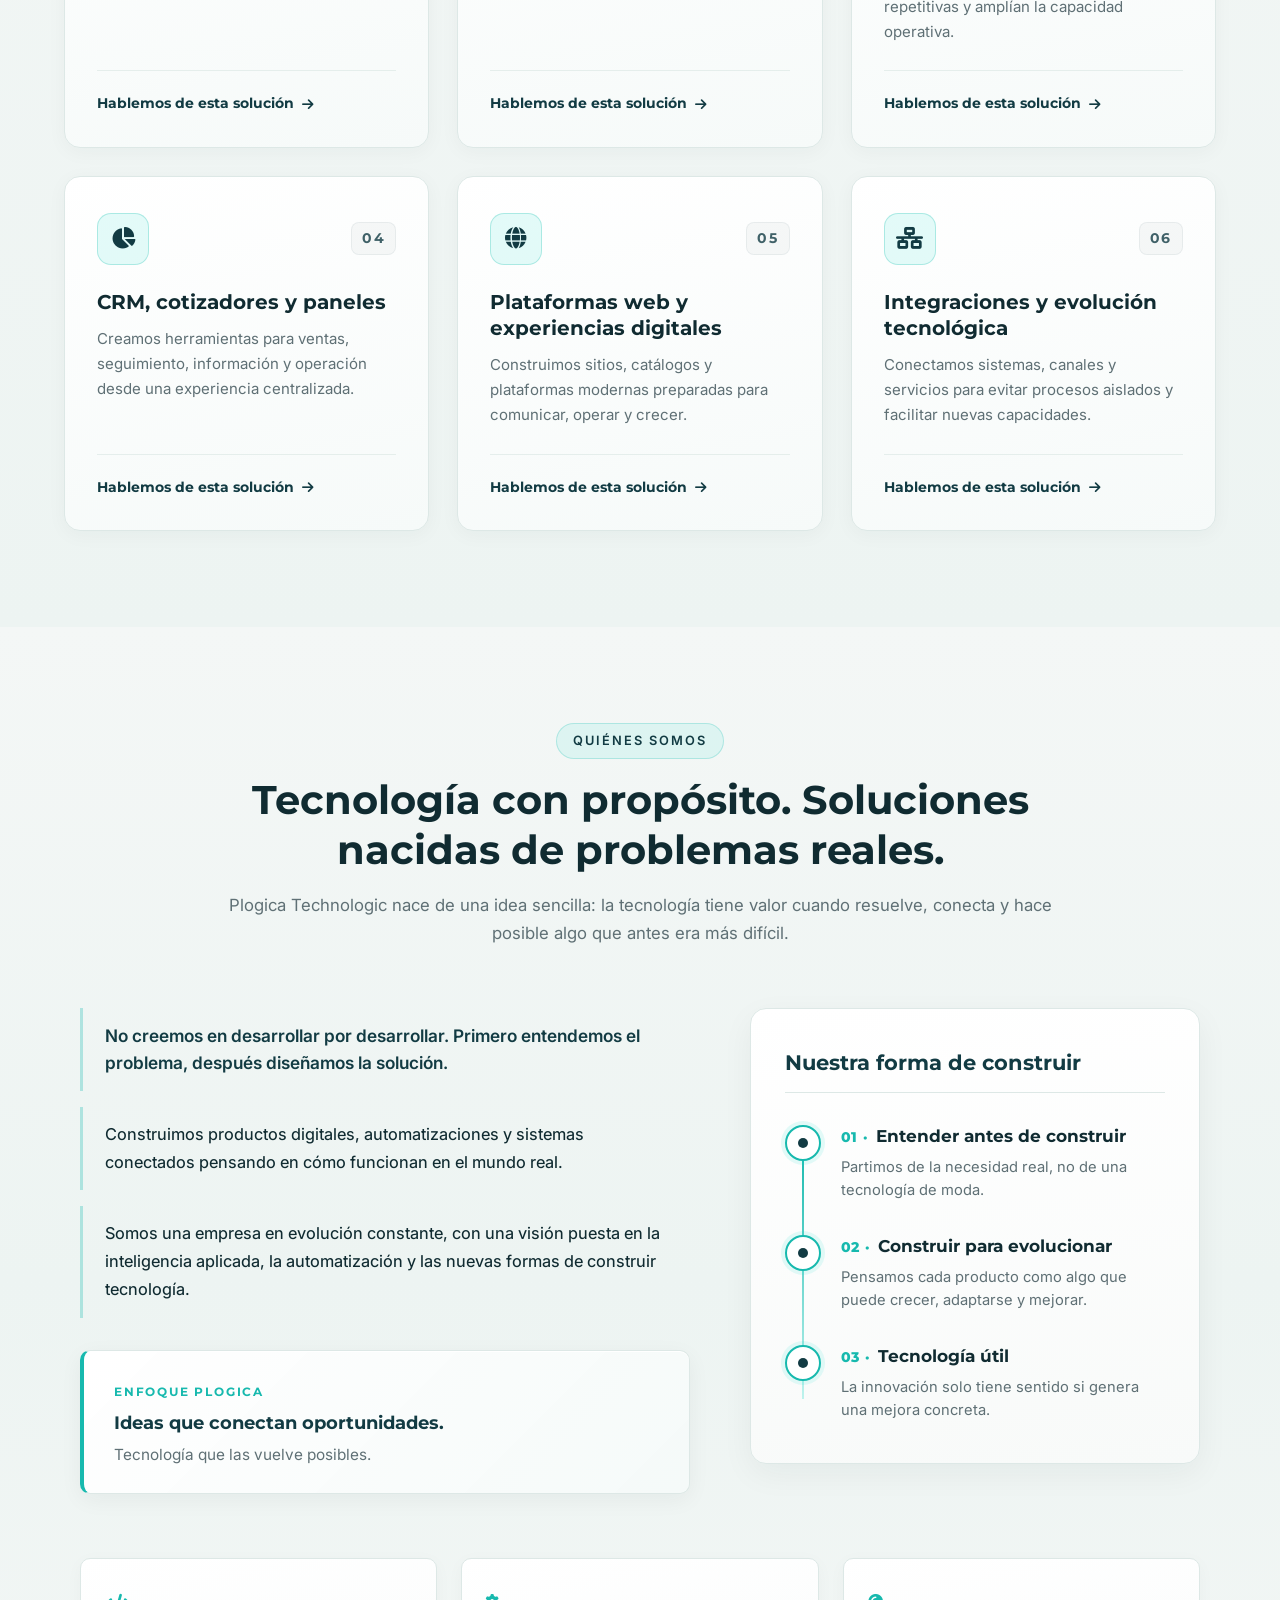
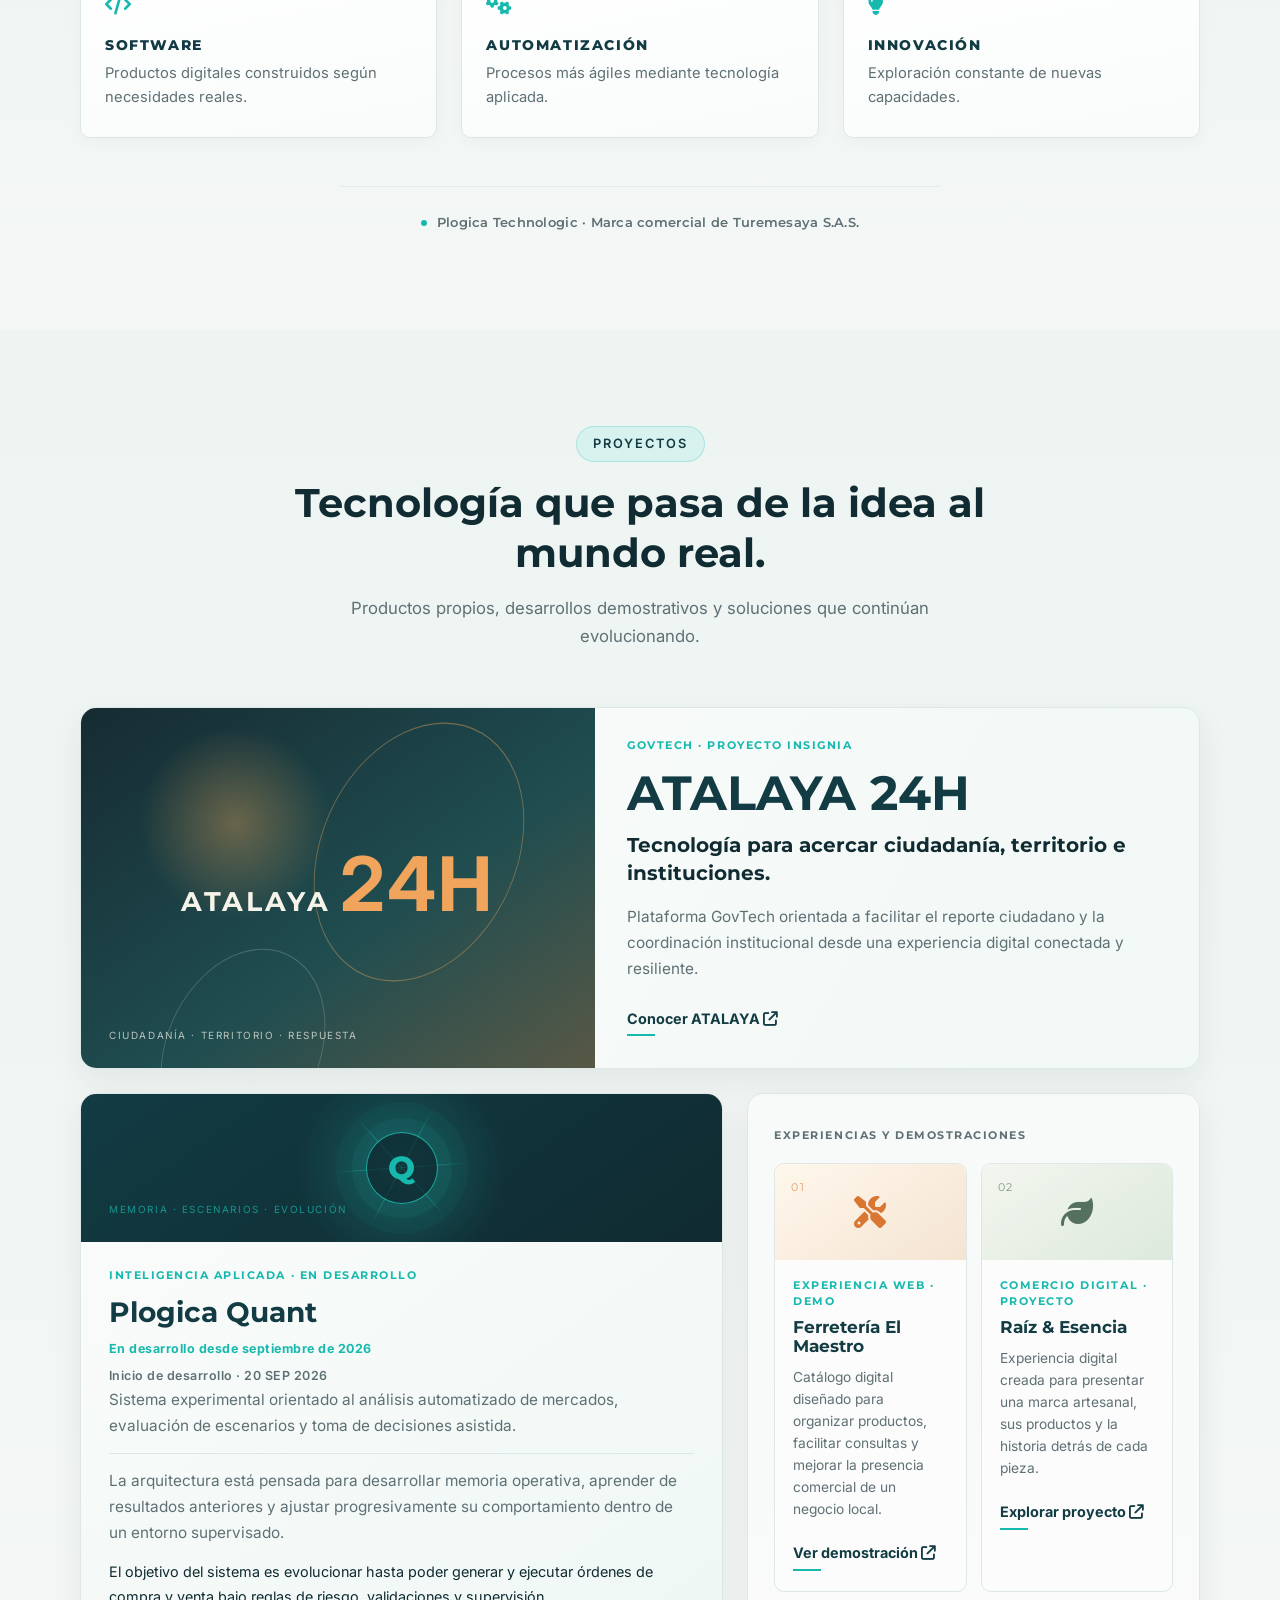
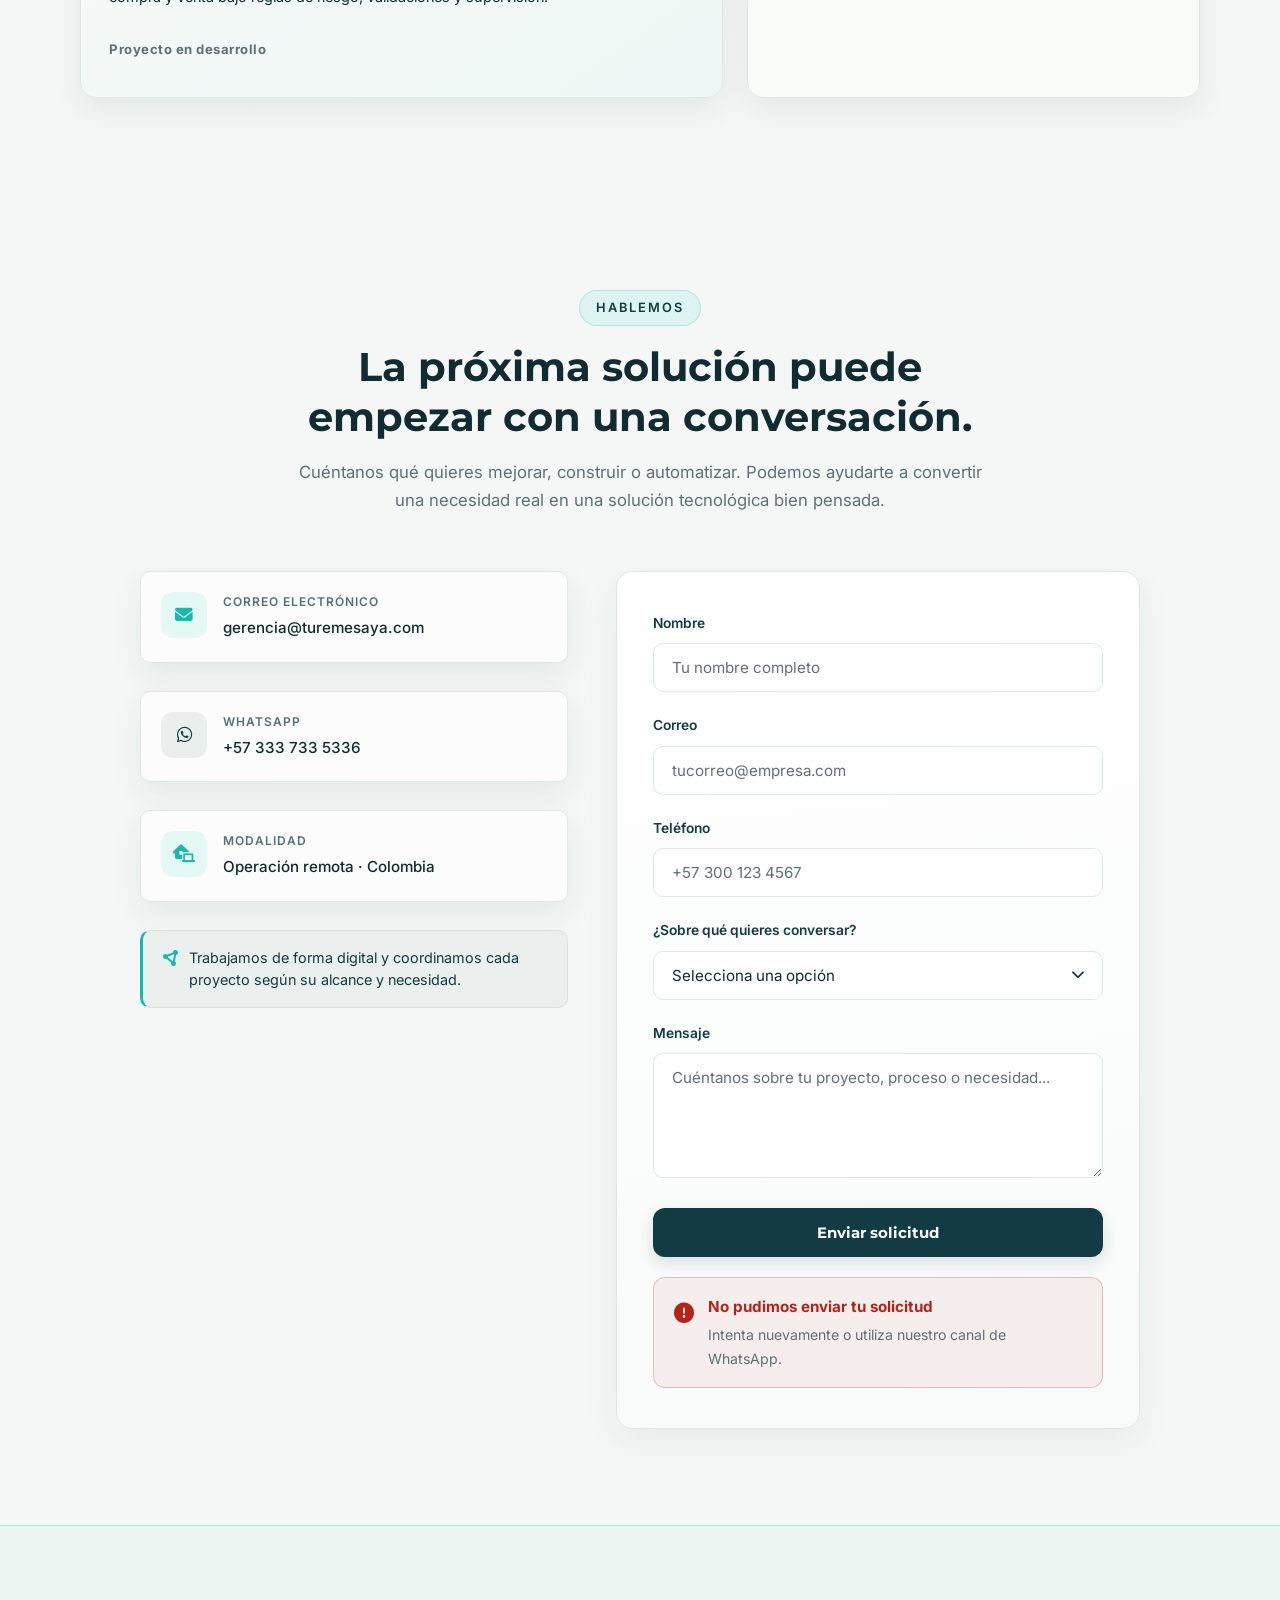
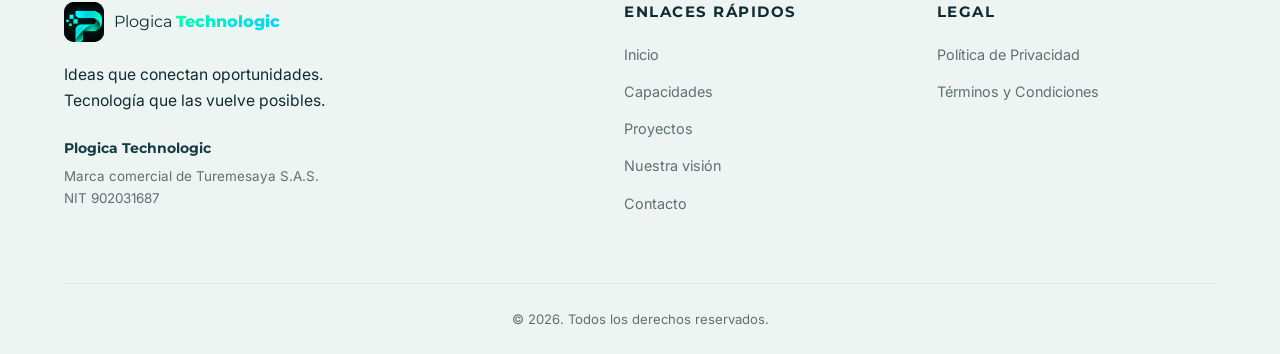
==== commit 30c1744f: "feat(projects): renovar portafolio y destacar productos propios" ====
--- a/index.html
+++ b/index.html
@@ -346,14 +346,14 @@
         </section>
 
         <!-- ============================================
-             5. PORTAFOLIO
+             5. PROYECTOS
         ============================================ -->
         <section class="section portfolio" id="portafolio">
             <div class="container">
                 <div class="section-heading">
-                    <span class="section-tag">Portafolio</span>
-                    <h2 class="section-title">Casos de éxito que demuestran nuestro trabajo</h2>
-                    <p class="section-subtitle">Proyectos reales desarrollados por nuestro equipo.</p>
+                    <span class="section-tag">PROYECTOS</span>
+                    <h2 class="section-title">Tecnología que pasa de la idea al mundo real.</h2>
+                    <p class="section-subtitle">Productos propios, desarrollos demostrativos y soluciones que continúan evolucionando.</p>
                 </div>
 
                 <div class="portfolio-grid"></div>
--- a/css/components.css
+++ b/css/components.css
@@ -359,6 +359,332 @@
 .btn-link:hover i,
 .portfolio-card .btn-sm:hover i {
     transform: translateX(4px);
+}
+
+/* ========================================================================
+   PROYECTOS - COMPOSICIÓN EDITORIAL
+   ======================================================================== */
+.portfolio-grid {
+    grid-template-columns: repeat(12, minmax(0, 1fr));
+    gap: 24px;
+    max-width: 1120px;
+}
+
+.project-card,
+.project-demo-group {
+    min-width: 0;
+    border: 1px solid var(--border-soft);
+    border-radius: var(--radius);
+    overflow: hidden;
+    background: var(--bg-surface);
+    box-shadow: var(--shadow-card);
+}
+
+.project-card {
+    display: flex;
+    transition: transform var(--transition), border-color var(--transition), box-shadow var(--transition);
+}
+
+.project-card:hover {
+    transform: translateY(-4px);
+    border-color: rgba(var(--color-accent-2-rgb), 0.45);
+    box-shadow: var(--shadow-hover);
+}
+
+.project-card--featured {
+    grid-column: 1 / -1;
+    min-height: 360px;
+    display: grid;
+    grid-template-columns: minmax(280px, 0.92fr) minmax(0, 1.08fr);
+    background: linear-gradient(120deg, #FBFCFB 0%, #F1F8F6 100%);
+}
+
+.project-card--development {
+    grid-column: 1 / span 7;
+    flex-direction: column;
+    background: linear-gradient(145deg, #FBFCFB 0%, #EEF7F5 100%);
+}
+
+.project-demo-group {
+    grid-column: 8 / -1;
+    padding: 26px;
+    background: rgba(251, 252, 251, 0.74);
+}
+
+.project-demo-grid {
+    display: grid;
+    grid-template-columns: repeat(2, minmax(0, 1fr));
+    gap: 14px;
+    margin-top: 16px;
+}
+
+.project-card--demo {
+    display: flex;
+    flex-direction: column;
+    box-shadow: none;
+    border-radius: var(--radius-sm);
+}
+
+.project-card--demo:hover {
+    transform: translateY(-3px);
+}
+
+.project-visual {
+    position: relative;
+    display: flex;
+    align-items: center;
+    justify-content: center;
+    flex: 0 0 auto;
+    overflow: hidden;
+}
+
+.project-card--featured .project-visual {
+    min-height: 360px;
+}
+
+.project-card--development .project-visual {
+    min-height: 148px;
+}
+
+.project-card--demo .project-visual {
+    min-height: 96px;
+}
+
+.project-visual--atalaya {
+    color: #F6F3E9;
+    background:
+        radial-gradient(circle at 30% 32%, rgba(255, 177, 91, 0.34), transparent 22%),
+        linear-gradient(145deg, #162B32 0%, #1F4D50 58%, #C56D32 180%);
+}
+
+.project-visual--quant {
+    color: var(--brand-aqua-deep);
+    background:
+        radial-gradient(circle at 50% 50%, rgba(var(--color-accent-rgb), 0.22), transparent 32%),
+        linear-gradient(145deg, #123B43 0%, #102B31 100%);
+}
+
+.project-visual--ferreteria {
+    color: #D97732;
+    background: linear-gradient(145deg, #FFF7EC 0%, #F4E4D2 100%);
+}
+
+.project-visual--raiz {
+    color: #55705E;
+    background: linear-gradient(145deg, #F3F6EF 0%, #DDE9DC 100%);
+}
+
+.project-visual-brand {
+    position: relative;
+    z-index: 1;
+    display: flex;
+    align-items: baseline;
+    gap: 10px;
+    letter-spacing: 0.16em;
+}
+
+.project-visual-brand span {
+    font-family: var(--font-title);
+    font-size: clamp(1.15rem, 2.2vw, 1.7rem);
+    font-weight: 700;
+}
+
+.project-visual-brand strong {
+    color: #F0A45C;
+    font-size: clamp(2.5rem, 6vw, 4.7rem);
+    line-height: 0.9;
+}
+
+.project-visual-caption,
+.quant-label {
+    position: absolute;
+    bottom: 24px;
+    left: 28px;
+    font-size: 0.62rem;
+    letter-spacing: 0.16em;
+    opacity: 0.72;
+}
+
+.project-visual-orbit {
+    position: absolute;
+    width: 230px;
+    height: 230px;
+    border: 1px solid rgba(240, 164, 92, 0.42);
+    border-radius: 50%;
+    transform: rotate(-25deg) skewX(-18deg);
+}
+
+.project-visual-orbit--one {
+    right: 12%;
+    top: 8%;
+}
+
+.project-visual-orbit--two {
+    left: 14%;
+    bottom: -20%;
+    width: 180px;
+    height: 180px;
+    border-color: rgba(246, 243, 233, 0.2);
+}
+
+.quant-core {
+    position: relative;
+    z-index: 1;
+    width: 72px;
+    height: 72px;
+    display: grid;
+    place-items: center;
+    border: 1px solid rgba(var(--color-accent-rgb), 0.7);
+    border-radius: 50%;
+    background: rgba(16, 43, 49, 0.74);
+    box-shadow: 0 0 0 14px rgba(var(--color-accent-rgb), 0.06), 0 0 0 30px rgba(var(--color-accent-rgb), 0.035);
+}
+
+.quant-core span {
+    font-family: var(--font-title);
+    font-size: 2rem;
+    font-weight: 800;
+}
+
+.quant-signal {
+    position: absolute;
+    width: 1px;
+    height: 90%;
+    background: linear-gradient(180deg, transparent, rgba(var(--color-accent-rgb), 0.65), transparent);
+    transform-origin: center;
+}
+
+.quant-signal--one { transform: rotate(28deg); }
+.quant-signal--two { transform: rotate(-42deg); }
+.quant-signal--three { transform: rotate(86deg); }
+
+.demo-visual-index {
+    position: absolute;
+    top: 14px;
+    left: 16px;
+    font-family: var(--font-title);
+    font-size: 0.68rem;
+    letter-spacing: 0.12em;
+    opacity: 0.7;
+}
+
+.project-visual--ferreteria i,
+.project-visual--raiz i {
+    font-size: 2rem;
+}
+
+.project-card-body {
+    display: flex;
+    flex-direction: column;
+    align-items: flex-start;
+    min-width: 0;
+    padding: 30px 32px;
+}
+
+.project-card--development .project-card-body {
+    padding: 26px 28px 30px;
+}
+
+.project-card--demo .project-card-body {
+    padding: 18px;
+}
+
+.project-label,
+.project-group-label {
+    display: inline-block;
+    color: var(--brand-aqua-deep);
+    font-family: var(--font-title);
+    font-size: 0.68rem;
+    font-weight: 700;
+    letter-spacing: 0.14em;
+    line-height: 1.45;
+}
+
+.project-group-label {
+    color: var(--text-muted);
+}
+
+.project-title {
+    margin: 12px 0 10px;
+    color: var(--brand-petrol);
+    font-size: clamp(1.25rem, 2.2vw, 1.8rem);
+    line-height: 1.15;
+}
+
+.project-card--featured .project-title {
+    font-size: clamp(1.8rem, 4vw, 3rem);
+}
+
+.project-card--demo .project-title {
+    font-size: 1.05rem;
+    margin-top: 8px;
+}
+
+.project-short-title {
+    max-width: 540px;
+    margin: 0 0 18px;
+    color: var(--text-main);
+    font-family: var(--font-title);
+    font-size: clamp(1.05rem, 1.6vw, 1.35rem);
+    font-weight: 700;
+    line-height: 1.35;
+}
+
+.project-status,
+.project-date {
+    color: var(--brand-aqua-deep);
+    font-size: 0.78rem;
+    font-weight: 700;
+    letter-spacing: 0.04em;
+}
+
+.project-date {
+    margin-top: 6px;
+    color: var(--text-muted);
+    font-weight: 600;
+}
+
+.project-description,
+.project-detail,
+.project-execution {
+    max-width: 620px;
+    margin: 0 0 14px;
+    color: var(--text-muted);
+    font-size: 0.96rem;
+    line-height: 1.7;
+}
+
+.project-detail {
+    padding-top: 14px;
+    border-top: 1px solid var(--border-soft);
+}
+
+.project-execution {
+    margin-bottom: 22px;
+    color: var(--text-main);
+    font-size: 0.9rem;
+}
+
+.project-card--demo .project-description {
+    font-size: 0.86rem;
+    line-height: 1.6;
+}
+
+.project-action {
+    margin-top: auto;
+    font-size: 0.9rem;
+    font-weight: 700;
+}
+
+.project-action--status {
+    display: inline-flex;
+    align-items: center;
+    min-height: 36px;
+    margin-top: auto;
+    color: var(--text-muted);
+    font-size: 0.82rem;
+    font-weight: 700;
+    letter-spacing: 0.04em;
 }
 
 .contact-item {
--- a/css/pages/home.css
+++ b/css/pages/home.css
@@ -541,9 +541,9 @@
 
 .portfolio-grid {
     display: grid;
-    grid-template-columns: repeat(2, 1fr);
-    gap: 28px;
-    max-width: 900px;
+    grid-template-columns: repeat(12, minmax(0, 1fr));
+    gap: 24px;
+    max-width: 1120px;
     margin: 0 auto;
 }
 
--- a/css/responsive.css
+++ b/css/responsive.css
@@ -19,6 +19,16 @@
     .about-grid {
         grid-template-columns: 1fr;
         gap: 40px;
+    }
+
+    .project-card--featured,
+    .project-card--development,
+    .project-demo-group {
+        grid-column: 1 / -1;
+    }
+
+    .project-card--featured {
+        grid-template-columns: minmax(240px, 0.85fr) minmax(0, 1.15fr);
     }
 
     .contact-grid {
@@ -126,6 +136,19 @@
         gap: 20px;
     }
 
+    .project-card--featured {
+        display: flex;
+        flex-direction: column;
+    }
+
+    .project-card--featured .project-visual {
+        min-height: 250px;
+    }
+
+    .project-demo-group {
+        padding: 20px;
+    }
+
     .about-heading {
         margin-bottom: 40px;
     }
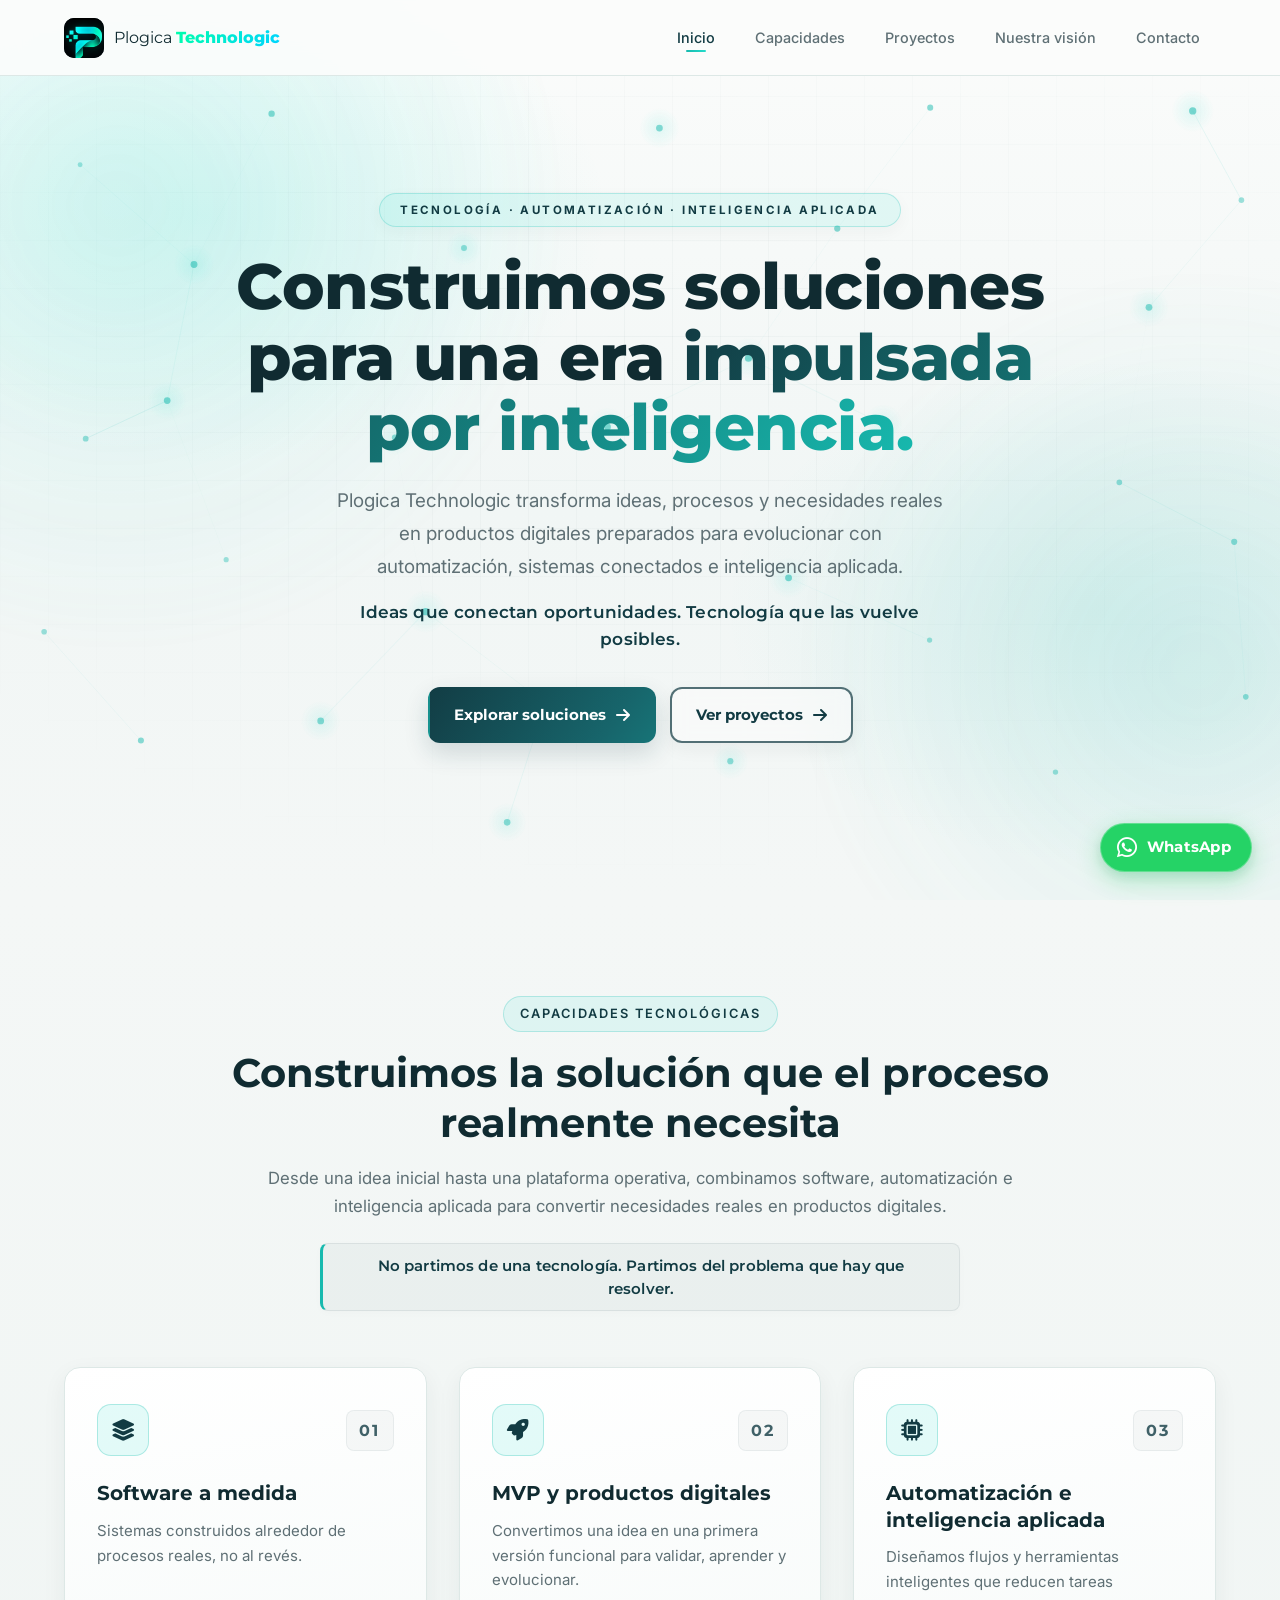
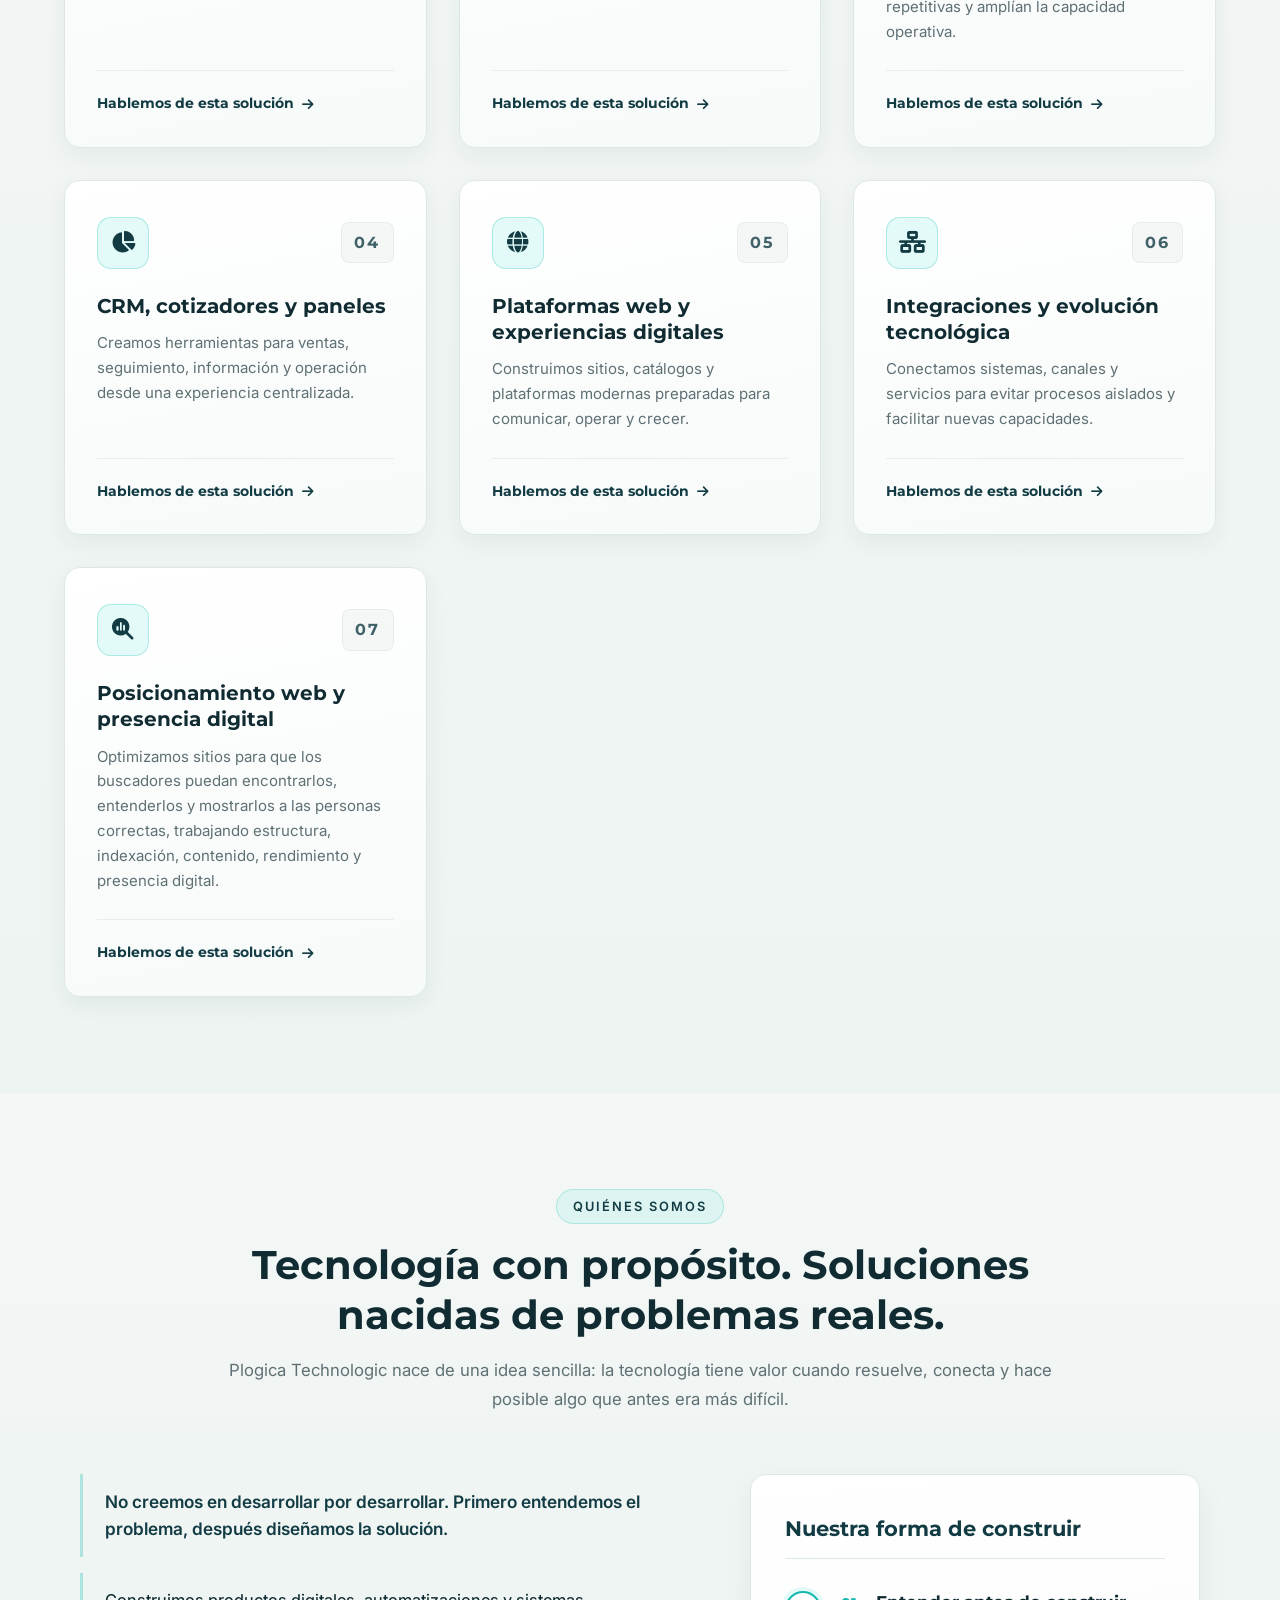
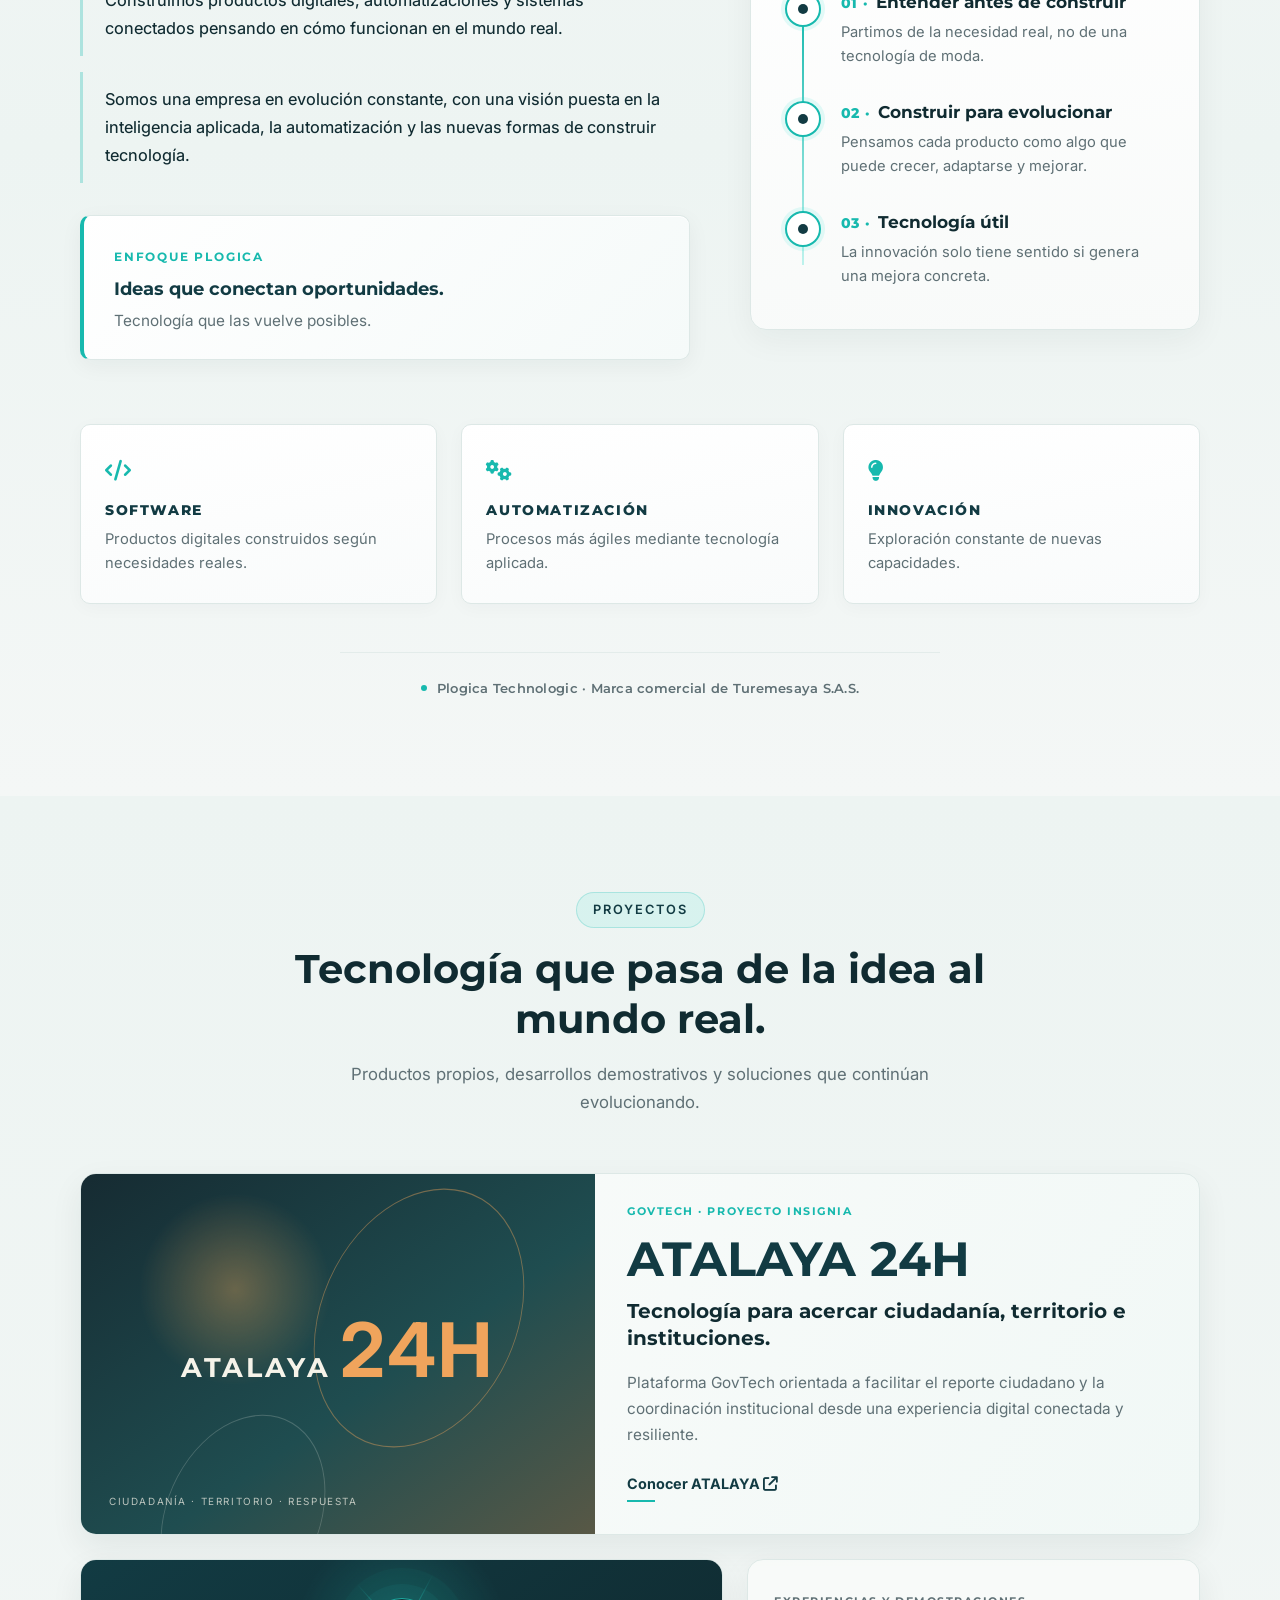
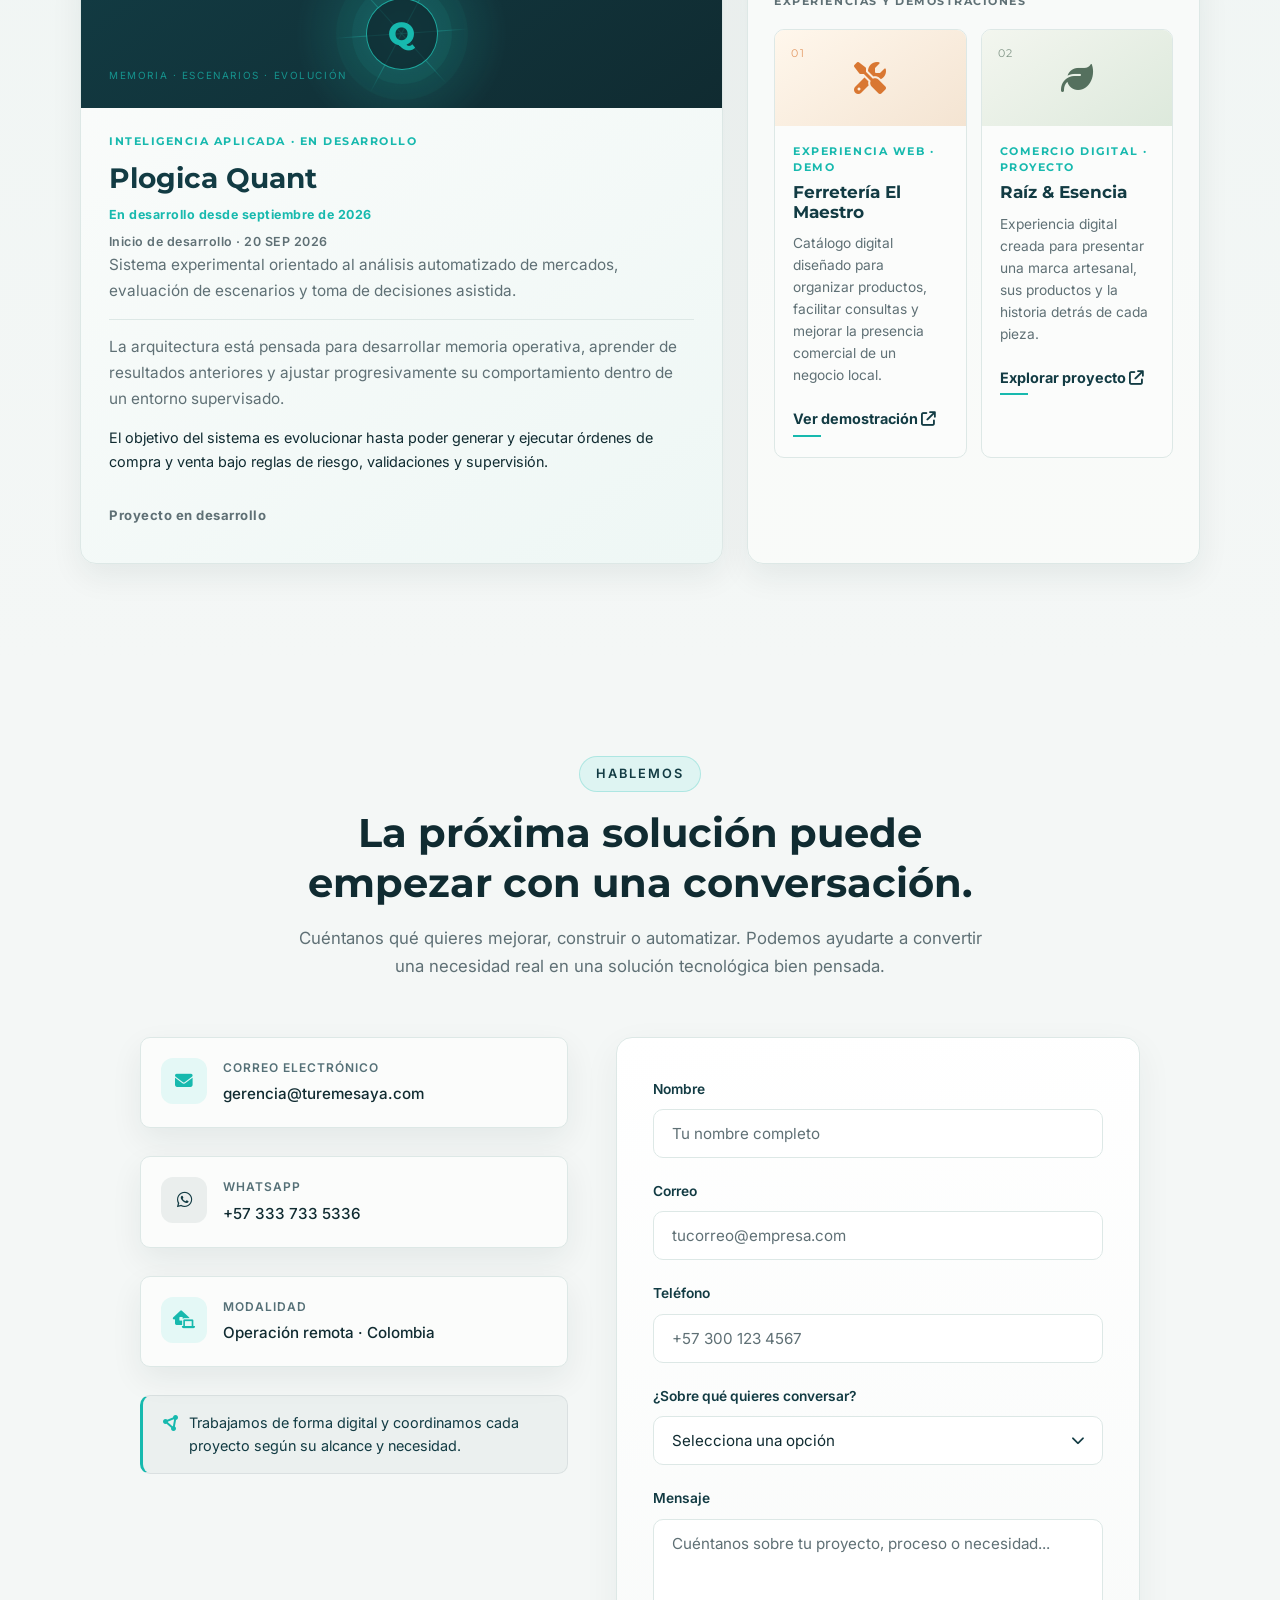
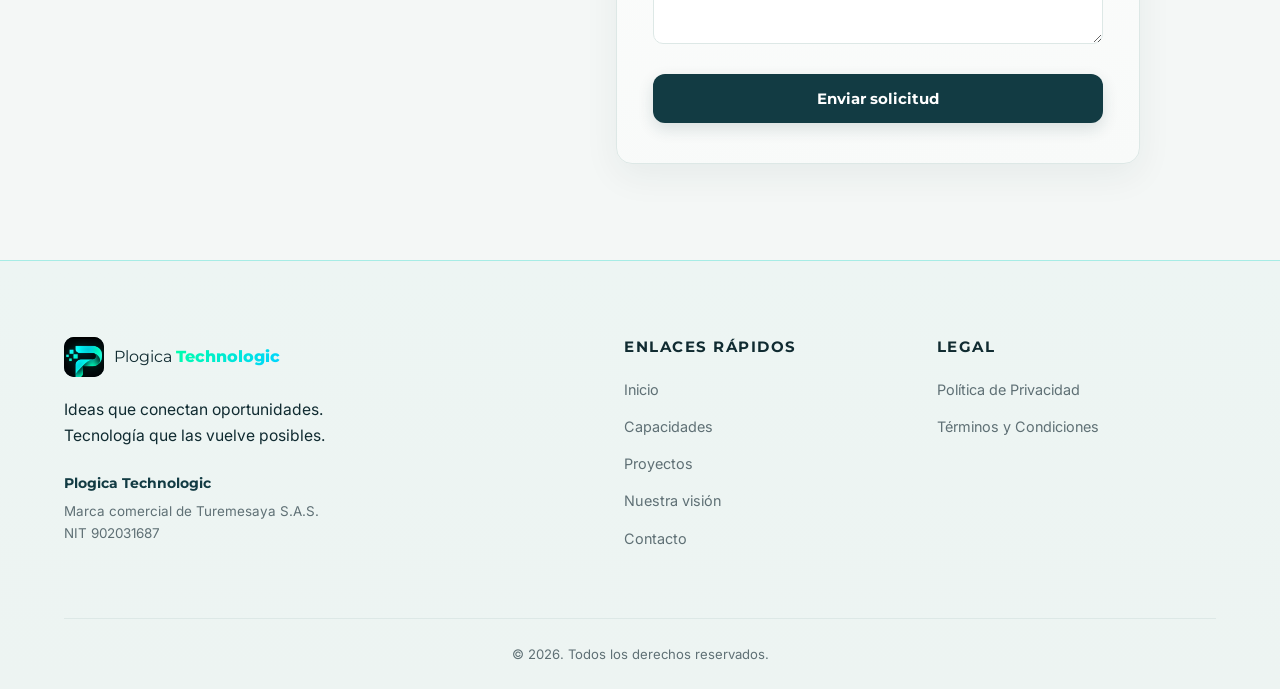
==== commit a0943996: "feat(seo): optimizar metadatos y datos estructurados" ====
--- a/index.html
+++ b/index.html
@@ -3,10 +3,53 @@
 <head>
     <meta charset="UTF-8">
     <meta name="viewport" content="width=device-width, initial-scale=1.0">
-    <title>Plogica Technologic | Desarrollo de Software a la Medida - Turemesaya S.A.S.</title>
+    <title>Plogica Technologic | Software a medida y soluciones digitales</title>
 
     <!-- Meta descripción para SEO -->
-    <meta name="description" content="Desarrollo de software a la medida, MVPs y soluciones tecnológicas para empresas. Turemesaya S.A.S. - Plogica Technologic. Transformamos tus ideas en soluciones digitales funcionales.">
+    <meta name="description" content="Desarrollamos software a medida, MVP, plataformas web, automatización y posicionamiento web para empresas y negocios en Colombia.">
+    <link rel="canonical" href="https://plogicatech.netlify.app/">
+
+    <!-- Open Graph -->
+    <meta property="og:type" content="website">
+    <meta property="og:title" content="Plogica Technologic | Software a medida y soluciones digitales">
+    <meta property="og:description" content="Desarrollamos software a medida, MVP, plataformas web, automatización y posicionamiento web para empresas y negocios en Colombia.">
+    <meta property="og:url" content="https://plogicatech.netlify.app/">
+    <meta property="og:site_name" content="Plogica Technologic">
+    <meta property="og:image" content="https://plogicatech.netlify.app/assets/logos/Logo_Universal_Plogica.jpeg">
+    <meta property="og:image:alt" content="Logo de Plogica Technologic">
+
+    <!-- Twitter Card -->
+    <meta name="twitter:card" content="summary_large_image">
+    <meta name="twitter:title" content="Plogica Technologic | Software a medida y soluciones digitales">
+    <meta name="twitter:description" content="Desarrollamos software a medida, MVP, plataformas web, automatización y posicionamiento web para empresas y negocios en Colombia.">
+    <meta name="twitter:url" content="https://plogicatech.netlify.app/">
+    <meta name="twitter:image" content="https://plogicatech.netlify.app/assets/logos/Logo_Universal_Plogica.jpeg">
+
+    <!-- Datos estructurados -->
+    <script type="application/ld+json">
+    {
+      "@context": "https://schema.org",
+      "@graph": [
+        {
+          "@type": "Organization",
+          "@id": "https://plogicatech.netlify.app/#organization",
+          "name": "Plogica Technologic",
+          "legalName": "Turemesaya S.A.S.",
+          "url": "https://plogicatech.netlify.app/"
+        },
+        {
+          "@type": "WebSite",
+          "@id": "https://plogicatech.netlify.app/#website",
+          "name": "Plogica Technologic",
+          "url": "https://plogicatech.netlify.app/",
+          "publisher": {
+            "@id": "https://plogicatech.netlify.app/#organization"
+          },
+          "inLanguage": "es"
+        }
+      ]
+    }
+    </script>
 
     <!-- ============================================
          FUENTES GOOGLE (Montserrat títulos / Inter textos)
--- a/css/components.css
+++ b/css/components.css
@@ -110,7 +110,7 @@
     border: 1px solid var(--border-soft);
     border-radius: var(--radius);
     padding: 36px 32px 30px;
-    box-shadow: 0 4px 20px rgba(16, 43, 49, 0.04), inset 0 1px 0 rgba(255, 255, 255, 0.9);
+    box-shadow: 0 8px 24px rgba(16, 43, 49, 0.06), inset 0 1px 0 rgba(255, 255, 255, 0.9);
     text-align: left;
     overflow: hidden;
     transition: transform var(--transition), border-color var(--transition), box-shadow var(--transition);
@@ -129,9 +129,9 @@
 }
 
 .service-card:hover {
-    transform: translateY(-5px);
+    transform: translateY(-3px);
     border-color: rgba(var(--color-accent-2-rgb), 0.45);
-    box-shadow: 0 16px 36px rgba(18, 59, 67, 0.08);
+    box-shadow: 0 14px 32px rgba(18, 59, 67, 0.10);
 }
 
 .service-card:hover::before {
@@ -169,15 +169,15 @@
     transform: scale(1.05);
 }
 
-/* Numeración editorial 01–06 */
+/* Numeración editorial 01–07 */
 .service-num {
     font-family: var(--font-title);
-    font-size: 0.85rem;
-    font-weight: 700;
-    letter-spacing: 0.12em;
+    font-size: 1rem;
+    font-weight: 700;
+    letter-spacing: 0.14em;
     color: var(--brand-petrol);
     opacity: 0.8;
-    padding: 4px 10px;
+    padding: 6px 12px;
     border-radius: 8px;
     background: rgba(18, 59, 67, 0.04);
     border: 1px solid rgba(18, 59, 67, 0.08);
@@ -947,6 +947,10 @@
     border: 1px solid rgba(180, 35, 24, 0.25);
     border-radius: 12px;
     text-align: left;
+}
+
+.form-error-banner[hidden] {
+    display: none;
 }
 
 .error-banner-icon {
--- a/css/pages/home.css
+++ b/css/pages/home.css
@@ -199,7 +199,7 @@
 .services-grid {
     display: grid;
     grid-template-columns: repeat(3, 1fr);
-    gap: 28px;
+    gap: 32px;
 }
 
 /* ==========================================================================
